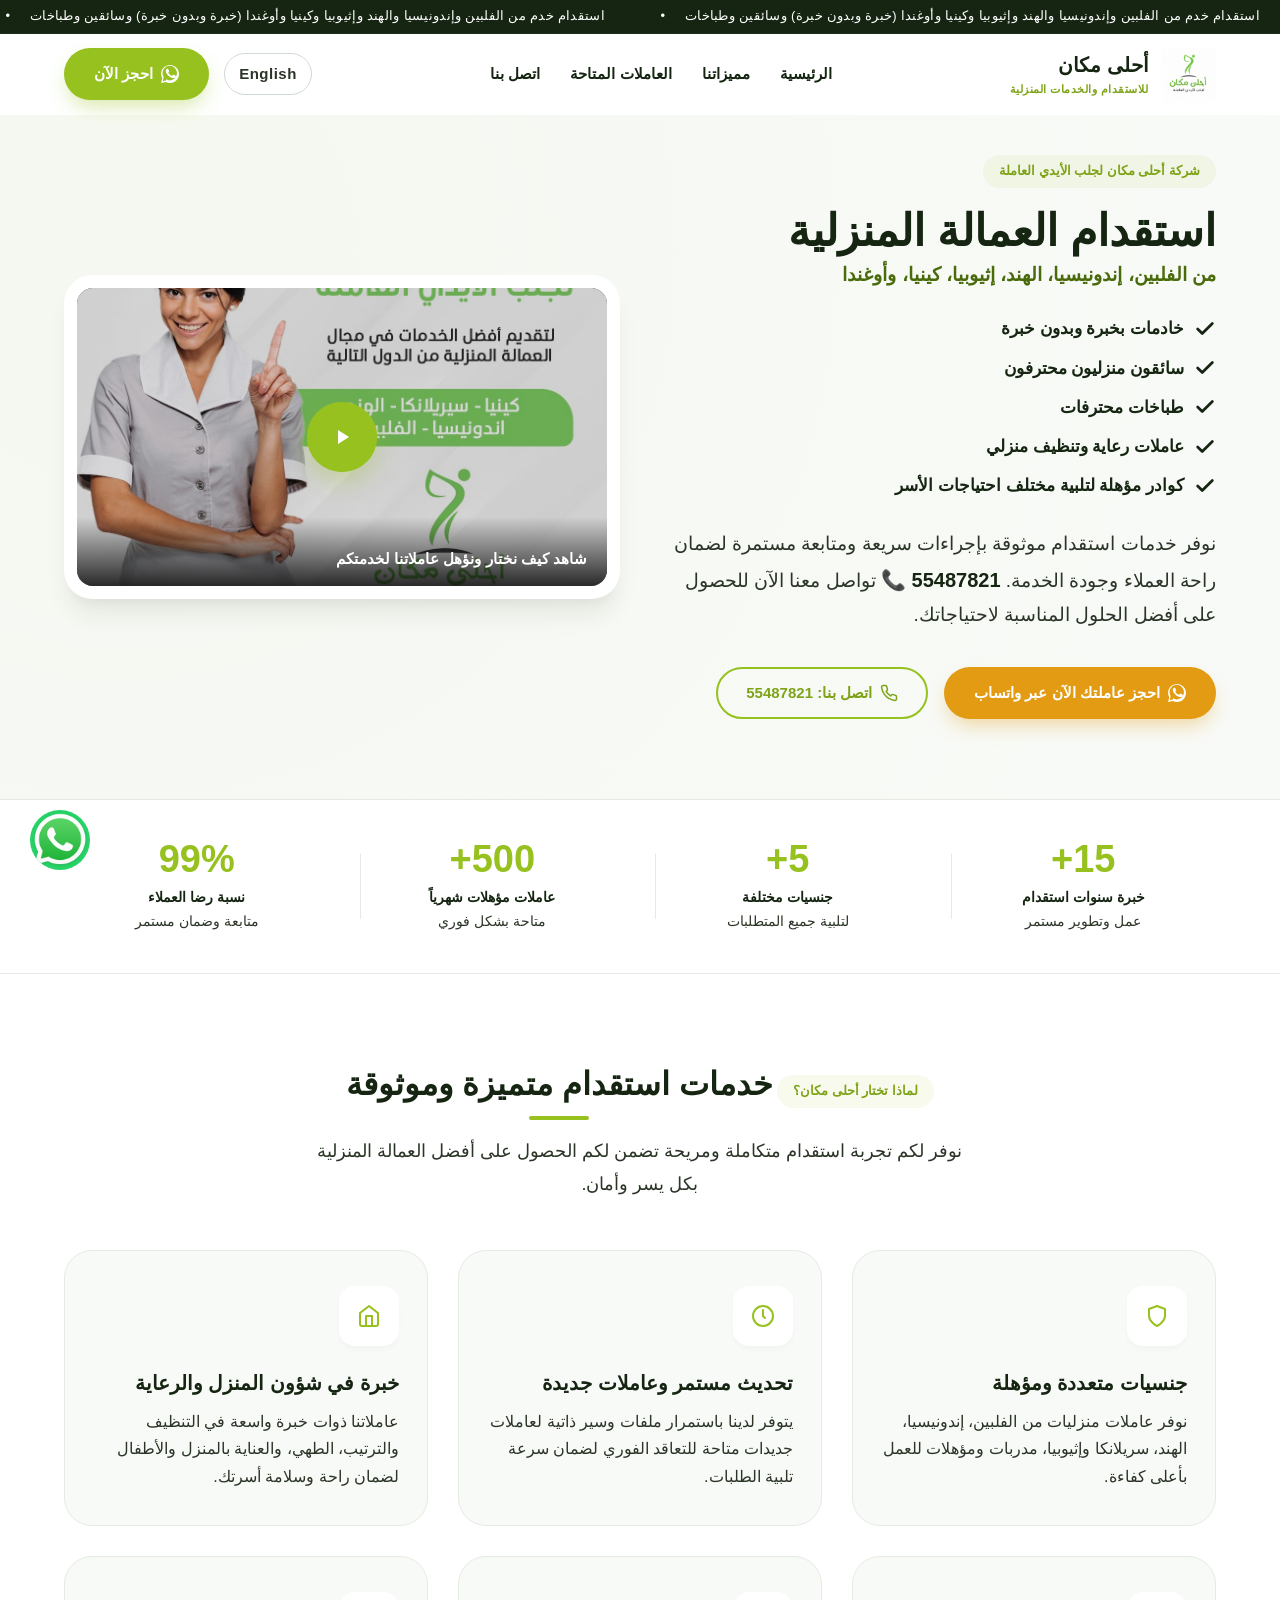
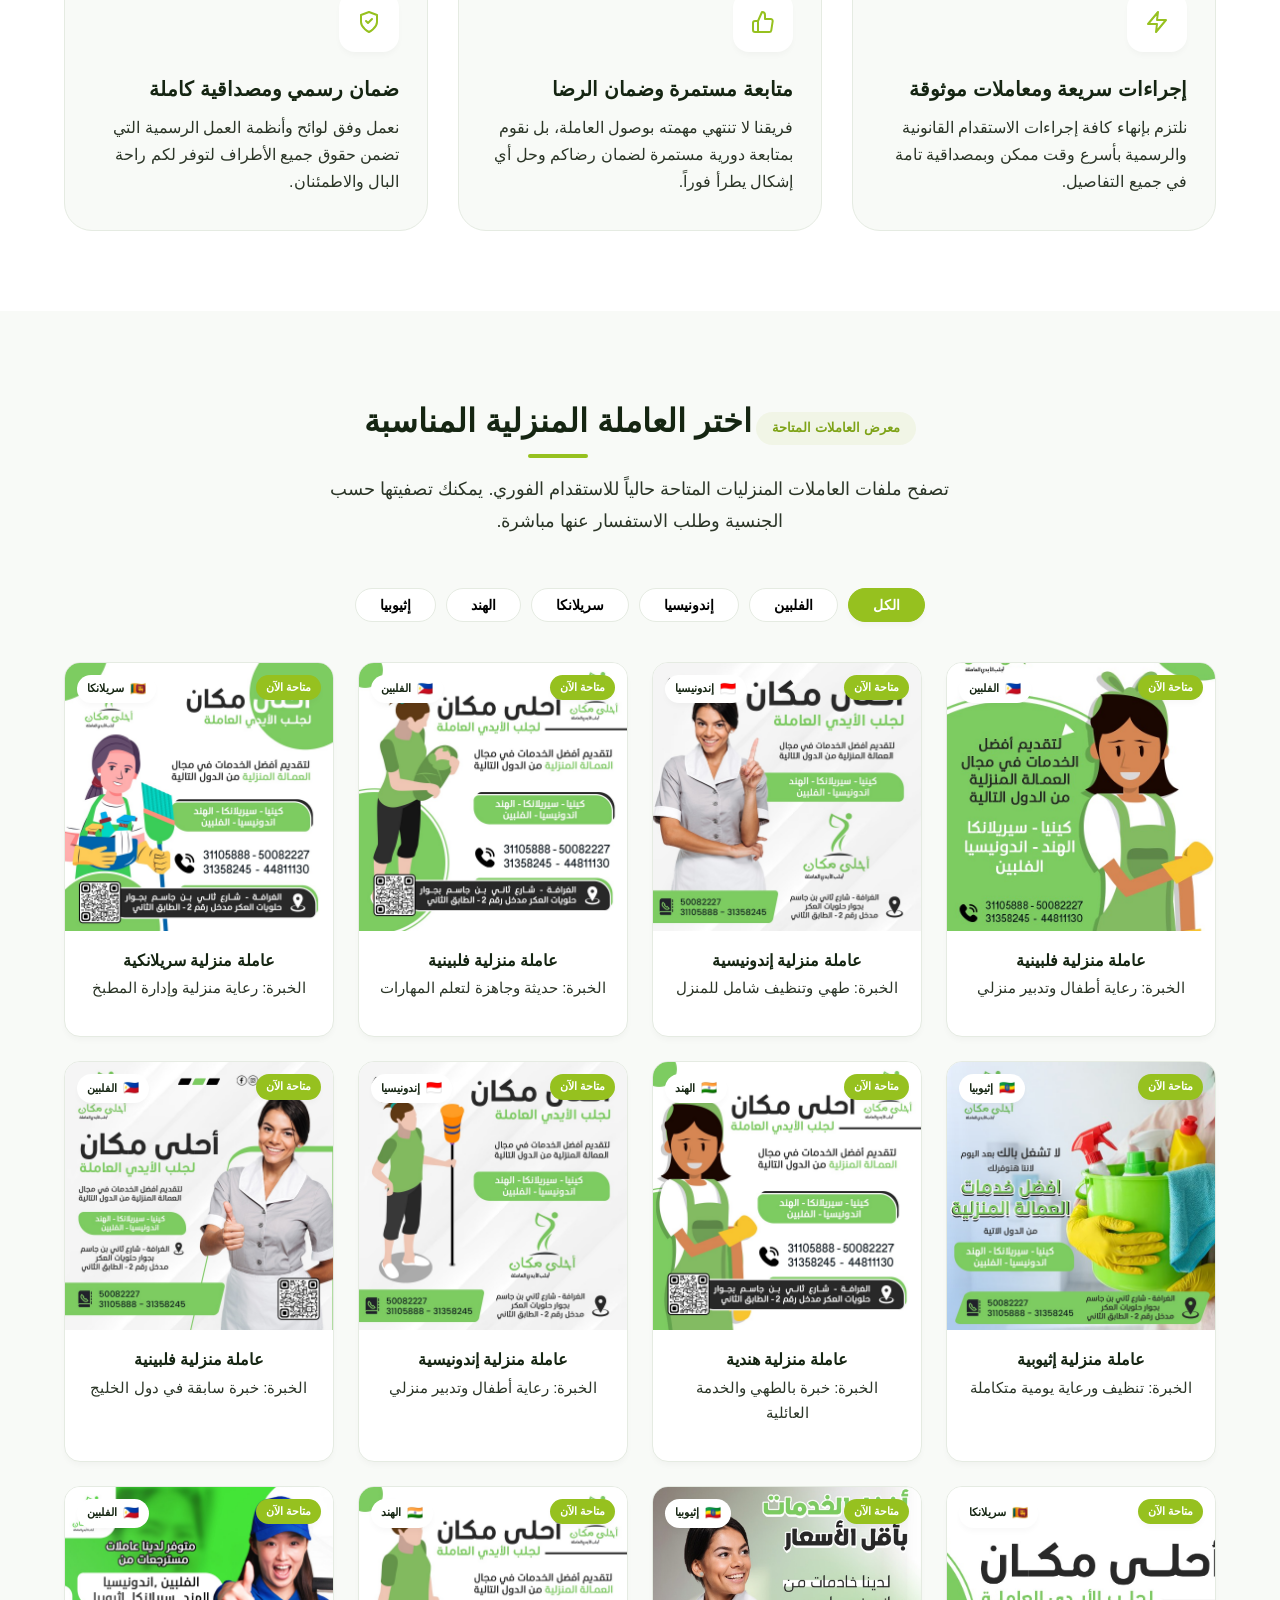
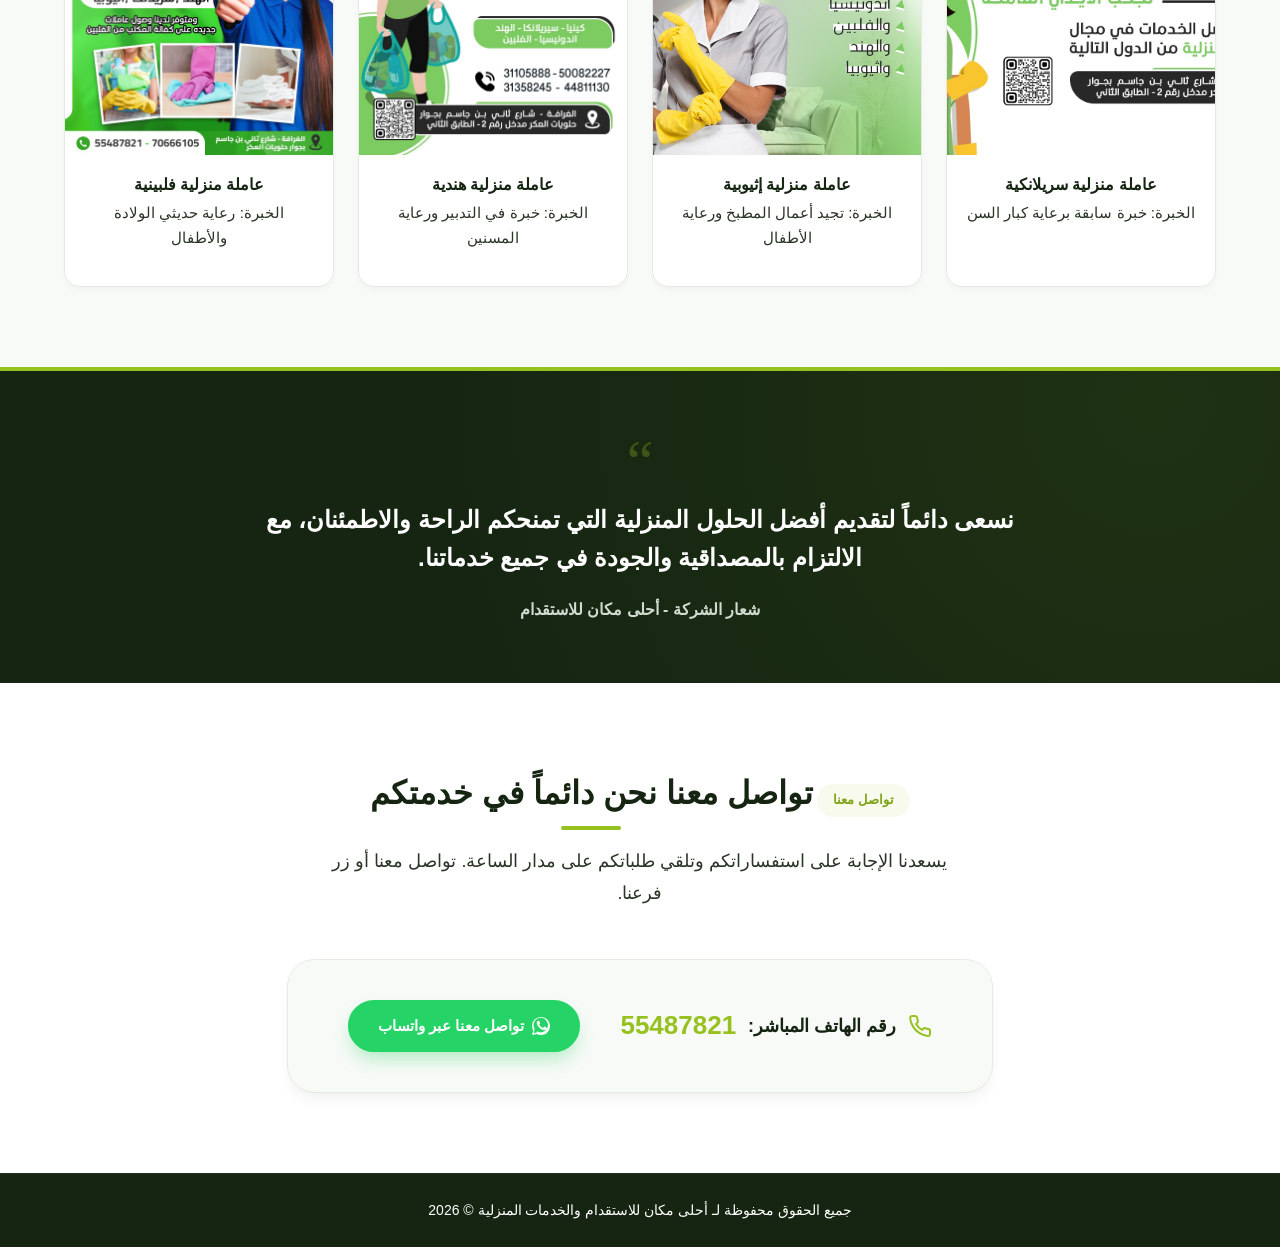
==== index.html @ 759a454f "style: implement two-row mobile header with large logo and un-squeezed buttons" ====
<!DOCTYPE html>
<html lang="ar" dir="rtl">
<head>
  <meta charset="UTF-8">
  <meta name="viewport" content="width=device-width, initial-scale=1.0">
  
  <!-- A+ Security Content Security Policy (CSP) -->
  <meta http-equiv="Content-Security-Policy" content="default-src 'self'; script-src 'self' 'unsafe-inline' https://www.youtube.com https://s.ytimg.com https://static.cloudflareinsights.com; style-src 'self' 'unsafe-inline' https://fonts.googleapis.com; font-src 'self' data: https://fonts.gstatic.com; img-src 'self' data: https://img.youtube.com; frame-src https://www.youtube.com https://www.youtube-nocookie.com https://www.google.com/maps https://drive.google.com; connect-src 'self' https://cloudflareinsights.com;">
  <meta name="referrer" content="no-referrer-when-downgrade">
  
  <!-- Google Search Title & SEO -->
  <title>أحلى مكان... الجودة التي تستحقونها والخدمة التي تثقون بها. للتواصل: 55487821</title>
  <meta name="description" content="أحلى مكان للاستقدام والخدمات المنزلية - نوفر لكم عاملات منزليات مدربات ومؤهلات من الفلبين، إندونيسيا، الهند، سريلانكا وإثيوبيا لراحة أسرتكم بأعلى معايير الجودة والمصداقية.">
  <meta name="keywords" content="استقدام, عاملات منزليات, خدمات منزلية, شغالات, خادمات, الفلبين, إندونيسيا, سريلانكا, إثيوبيا, الهند, مكتب استقدام, راحة الأسرة, أحلى مكان">
  <meta name="robots" content="index, follow">
  <link rel="canonical" href="https://a7lamakan.com/">
  
  <!-- Open Graph / Facebook -->
  <meta property="og:type" content="website">
  <meta property="og:url" content="https://a7lamakan.com/">
  <meta property="og:title" content="أحلى مكان... الجودة التي تستحقونها والخدمة التي تثقون بها. للتواصل: 55487821">
  <meta property="og:description" content="نوفر لكم عاملات منزليات مدربات ومؤهلات من الفلبين، إندونيسيا، الهند، سريلانكا وإثيوبيا لراحة أسرتكم بأعلى معايير الجودة والمصداقية.">
  <meta property="og:image" content="LOGO.png">

  <!-- Twitter -->
  <meta property="twitter:card" content="summary_large_image">
  <meta property="twitter:url" content="https://a7lamakan.com/">
  <meta property="twitter:title" content="أحلى مكان... الجودة التي تستحقونها والخدمة التي تثقون بها. للتواصل: 55487821">
  <meta property="twitter:description" content="نوفر لكم عاملات منزليات مدربات ومؤهلات من الفلبين، إندونيسيا، الهند، سريلانكا وإثيوبيا لراحة أسرتكم بأعلى معايير الجودة والمصداقية.">
  <meta property="twitter:image" content="LOGO.png">
  
  <!-- PWA & Favicon -->
  <link rel="icon" type="image/png" href="LOGO.png">
  <link rel="apple-touch-icon" href="LOGO.png">
  <link rel="manifest" href="manifest.json">
  <meta name="theme-color" content="#96c11f">

  <!-- Preconnect & Google Fonts -->
  <link rel="preconnect" href="https://fonts.googleapis.com">
  <link rel="preconnect" href="https://fonts.gstatic.com" crossorigin>
  <link href="https://fonts.googleapis.com/css2?family=Cairo:wght@300;400;500;600;700;800&display=swap" rel="stylesheet">

  <!-- Core Stylesheet -->
  <link rel="stylesheet" href="style.css?v=1.1.0">

  <!-- JSON-LD Structured Data for Local Business SEO -->
  <script type="application/ld+json">
  {
    "@context": "https://schema.org",
    "@type": "EmploymentAgency",
    "name": "أحلى مكان للاستقدام والخدمات المنزلية",
    "image": "LOGO.png",
    "url": "https://a7lamakan.com/",
    "telephone": "+97455487821",
    "priceRange": "$$",
    "address": {
      "@type": "PostalAddress",
      "addressCountry": "QA"
    },
    "description": "نوفر لكم عاملات منزليات مدربات ومؤهلات من عدة جنسيات لتلبية احتياجاتكم بأعلى مستويات الجودة والاحترافية.",
    "openingHoursSpecification": {
      "@type": "OpeningHoursSpecification",
      "dayOfWeek": [
        "Saturday",
        "Sunday",
        "Monday",
        "Tuesday",
        "Wednesday",
        "Thursday"
      ],
      "opens": "08:30",
      "closes": "21:00"
    }
  }
  </script>
</head>
<body>

  <!-- Top bar -->
  <div class="topbar">
    <div class="topbar-marquee-wrapper">
      <div class="topbar-marquee-track">
        <div class="topbar-marquee-content">
          استقدام خدم من الفلبين وإندونيسيا والهند وإثيوبيا وكينيا وأوغندا (خبرة وبدون خبرة) وسائقين وطباخات &nbsp;&nbsp;&nbsp;&nbsp;&bull;&nbsp;&nbsp;&nbsp;&nbsp;
        </div>
        <div class="topbar-marquee-content">
          استقدام خدم من الفلبين وإندونيسيا والهند وإثيوبيا وكينيا وأوغندا (خبرة وبدون خبرة) وسائقين وطباخات &nbsp;&nbsp;&nbsp;&nbsp;&bull;&nbsp;&nbsp;&nbsp;&nbsp;
        </div>
      </div>
    </div>
  </div>

  <!-- Header & Navbar -->
  <header id="main-header">
    <div class="container">
      <div class="logo-wrapper">
        <img id="company-logo" src="LOGO.png" alt="شعار أحلى مكان للاستقدام" width="55" height="55" decoding="async">
        <div class="logo-text">
          <span class="logo-title">أحلى مكان</span>
          <span class="logo-subtitle">للاستقدام والخدمات المنزلية</span>
        </div>
      </div>
      
      <nav>
        <ul class="nav-links" id="nav-links-menu">
          <li><a id="nav-home" href="#home" class="nav-link active">الرئيسية</a></li>
          <li><a id="nav-features" href="#features" class="nav-link">مميزاتنا</a></li>
          <li><a id="nav-gallery" href="#gallery" class="nav-link">العاملات المتاحة</a></li>
          <li><a id="nav-contact" href="#contact" class="nav-link">اتصل بنا</a></li>
        </ul>
      </nav>

      <div class="nav-cta">
        <a id="lang-toggle" href="index-en.html" class="btn btn-outline lang-toggle-btn" aria-label="Switch to English">
          English
        </a>
        <a id="header-whatsapp-btn" href="https://wa.me/97455487821" class="btn btn-primary" target="_blank">
          <svg width="18" height="18" viewBox="0 0 24 24" fill="currentColor"><path d="M.057 24l1.687-6.163c-1.041-1.804-1.588-3.849-1.587-5.946C.06 5.348 5.397.01 12.008.01c3.202.001 6.212 1.246 8.477 3.514 2.266 2.268 3.507 5.28 3.505 8.484-.004 6.657-5.34 11.997-11.953 11.997-2.005-.001-3.973-.502-5.724-1.457L0 24zm6.59-4.846c1.6.95 3.188 1.449 4.747 1.451 5.436 0 9.86-4.37 9.864-9.799.002-2.63-1.023-5.101-2.885-6.965C16.512 2.056 14.05 1.012 11.981 1.01c-5.45 0-9.878 4.372-9.882 9.8-.001 1.778.475 3.51 1.378 5.024L2.471 21.5l5.967-1.55c-1.63 1.066-1.791.79-1.791.796zm12.39-5.31c-.328-.164-1.94-.959-2.241-1.07-.301-.11-.52-.164-.738.164-.219.329-.848 1.07-1.04 1.288-.19.219-.383.246-.71.082-.329-.164-1.389-.512-2.646-1.633-.978-.872-1.637-1.95-1.83-2.278-.19-.33-.021-.508.143-.671.147-.147.328-.384.492-.575.164-.19.219-.329.328-.549.11-.219.055-.41-.027-.575-.082-.164-.739-1.782-1.013-2.44-.267-.643-.54-.555-.738-.565-.19-.01-.41-.01-.629-.01-.219 0-.575.082-.876.411-.301.329-1.15 1.124-1.15 2.741 0 1.617 1.177 3.18 1.341 3.4.164.22 2.313 3.532 5.6 4.95 2.736 1.18 3.292.946 3.895.89.602-.056 1.94-.795 2.213-1.564.274-.77.274-1.427.192-1.565-.082-.138-.301-.22-.63-.383z"/></svg>
          احجز الآن
        </a>
      </div>
      
      <button id="mobile-menu-btn" class="mobile-nav-toggle" aria-label="فتح القائمة">
        <span></span>
        <span></span>
        <span></span>
      </button>
    </div>
  </header>

  <main>
    
    <!-- Hero Section -->
    <section class="hero" id="home">
      <div class="container">
        <div class="hero-grid">
          
          <div class="hero-content">
            <span class="badge badge-primary">شركة أحلى مكان لجلب الأيدي العاملة</span>
            <h1 class="hero-title-main">استقدام العمالة المنزلية</h1>
            <h2 class="hero-subtitle">من الفلبين، إندونيسيا، الهند، إثيوبيا، كينيا، وأوغندا</h2>
            
            <ul class="hero-features-list">
              <li>
                <svg width="20" height="20" viewBox="0 0 24 24" fill="none" stroke="currentColor" stroke-width="3" stroke-linecap="round" stroke-linejoin="round"><polyline points="20 6 9 17 4 12"></polyline></svg>
                خادمات بخبرة وبدون خبرة
              </li>
              <li>
                <svg width="20" height="20" viewBox="0 0 24 24" fill="none" stroke="currentColor" stroke-width="3" stroke-linecap="round" stroke-linejoin="round"><polyline points="20 6 9 17 4 12"></polyline></svg>
                سائقون منزليون محترفون
              </li>
              <li>
                <svg width="20" height="20" viewBox="0 0 24 24" fill="none" stroke="currentColor" stroke-width="3" stroke-linecap="round" stroke-linejoin="round"><polyline points="20 6 9 17 4 12"></polyline></svg>
                طباخات محترفات
              </li>
              <li>
                <svg width="20" height="20" viewBox="0 0 24 24" fill="none" stroke="currentColor" stroke-width="3" stroke-linecap="round" stroke-linejoin="round"><polyline points="20 6 9 17 4 12"></polyline></svg>
                عاملات رعاية وتنظيف منزلي
              </li>
              <li>
                <svg width="20" height="20" viewBox="0 0 24 24" fill="none" stroke="currentColor" stroke-width="3" stroke-linecap="round" stroke-linejoin="round"><polyline points="20 6 9 17 4 12"></polyline></svg>
                كوادر مؤهلة لتلبية مختلف احتياجات الأسر
              </li>
            </ul>

            <p class="hero-text">
              نوفر خدمات استقدام موثوقة بإجراءات سريعة ومتابعة مستمرة لضمان راحة العملاء وجودة الخدمة. <strong class="phone-highlight">📞 55487821</strong> تواصل معنا الآن للحصول على أفضل الحلول المناسبة لاحتياجاتك.
            </p>
            <div class="hero-ctas">
              <a id="hero-whatsapp-link" href="https://wa.me/97455487821?text=مرحباً%20أحلى%20مكان%20أود%20الاستفسار%20عن%20العاملات%20المنزليات%20المتاحة" class="btn btn-accent" target="_blank">
                <svg width="18" height="18" viewBox="0 0 24 24" fill="currentColor"><path d="M.057 24l1.687-6.163c-1.041-1.804-1.588-3.849-1.587-5.946C.06 5.348 5.397.01 12.008.01c3.202.001 6.212 1.246 8.477 3.514 2.266 2.268 3.507 5.28 3.505 8.484-.004 6.657-5.34 11.997-11.953 11.997-2.005-.001-3.973-.502-5.724-1.457L0 24zm6.59-4.846c1.6.95 3.188 1.449 4.747 1.451 5.436 0 9.86-4.37 9.864-9.799.002-2.63-1.023-5.101-2.885-6.965C16.512 2.056 14.05 1.012 11.981 1.01c-5.45 0-9.878 4.372-9.882 9.8-.001 1.778.475 3.51 1.378 5.024L2.471 21.5l5.967-1.55c-1.63 1.066-1.791.79-1.791.796zm12.39-5.31c-.328-.164-1.94-.959-2.241-1.07-.301-.11-.52-.164-.738.164-.219.329-.848 1.07-1.04 1.288-.19.219-.383.246-.71.082-.329-.164-1.389-.512-2.646-1.633-.978-.872-1.637-1.95-1.83-2.278-.19-.33-.021-.508.143-.671.147-.147.328-.384.492-.575.164-.19.219-.329.328-.549.11-.219.055-.41-.027-.575-.082-.164-.739-1.782-1.013-2.44-.267-.643-.54-.555-.738-.565-.19-.01-.41-.01-.629-.01-.219 0-.575.082-.876.411-.301.329-1.15 1.124-1.15 2.741 0 1.617 1.177 3.18 1.341 3.4.164.22 2.313 3.532 5.6 4.95 2.736 1.18 3.292.946 3.895.89.602-.056 1.94-.795 2.213-1.564.274-.77.274-1.427.192-1.565-.082-.138-.301-.22-.63-.383z"/></svg>
                احجز عاملتك الآن عبر واتساب
              </a>
              <a id="hero-phone-link" href="tel:+97455487821" class="btn btn-outline">
                <svg width="18" height="18" viewBox="0 0 24 24" fill="none" stroke="currentColor" stroke-width="2" stroke-linecap="round" stroke-linejoin="round"><path d="M22 16.92v3a2 2 0 0 1-2.18 2 19.79 19.79 0 0 1-8.63-3.07 19.5 19.5 0 0 1-6-6 19.79 19.79 0 0 1-3.07-8.67A2 2 0 0 1 4.11 2h3a2 2 0 0 1 2 1.72 12.84 12.84 0 0 0 .7 2.81 2 2 0 0 1-.45 2.11L8.09 9.91a16 16 0 0 0 6 6l1.27-1.27a2 2 0 0 1 2.11-.45 12.84 12.84 0 0 0 2.81.7A2 2 0 0 1 22 16.92z"></path></svg>
                اتصل بنا: 55487821
              </a>
            </div>
          </div>
          
          <div class="hero-video-wrapper">
            <div class="hero-video-card">
              <!-- Video Placeholder with high performance thumbnail -->
              <div class="video-thumb-container" id="play-video-trigger" role="button" tabindex="0" aria-label="تشغيل فيديو تعريفي للاستقدام">
                <!-- Lazy loaded youtube high-quality thumbnail placeholder -->
                <img id="video-thumbnail" src="PHOTO/worker_2.jpeg" alt="تشغيل الفيديو التعريفي لأحلى مكان للاستقدام" width="560" height="315" fetchpriority="high" decoding="async">
                <div class="video-play-btn" role="button">
                  <svg width="24" height="24" viewBox="0 0 24 24" fill="currentColor"><path d="M8 5v14l11-7z"></path></svg>
                </div>
                <div class="video-overlay-text">شاهد كيف نختار ونؤهل عاملاتنا لخدمتكم</div>
              </div>
            </div>
          </div>

        </div>
      </div>
    </section>

    <!-- Stats Strip Section -->
    <div class="stats-strip">
      <div class="container">
        <div class="stats-grid">
          <div class="stat-card">
            <div class="stat-number" id="stat-experience" data-target="15">0</div>
            <div class="stat-label">خبرة سنوات استقدام</div>
            <div class="stat-desc">عمل وتطوير مستمر</div>
          </div>
          <div class="stat-card">
            <div class="stat-number" id="stat-nationalities" data-target="5">0</div>
            <div class="stat-label">جنسيات مختلفة</div>
            <div class="stat-desc">لتلبية جميع المتطلبات</div>
          </div>
          <div class="stat-card">
            <div class="stat-number" id="stat-workers" data-target="500">0</div>
            <div class="stat-label">عاملات مؤهلات شهرياً</div>
            <div class="stat-desc">متاحة بشكل فوري</div>
          </div>
          <div class="stat-card">
            <div class="stat-number" id="stat-satisfaction" data-target="99">0</div>
            <div class="stat-label">نسبة رضا العملاء</div>
            <div class="stat-desc">متابعة وضمان مستمر</div>
          </div>
        </div>
      </div>
    </div>

    <!-- Features Section -->
    <section class="features section-padding" id="features">
      <div class="container">
        <div class="section-title-wrapper">
          <span class="badge badge-primary">لماذا تختار أحلى مكان؟</span>
          <h2>خدمات استقدام متميزة وموثوقة</h2>
          <p>نوفر لكم تجربة استقدام متكاملة ومريحة تضمن لكم الحصول على أفضل العمالة المنزلية بكل يسر وأمان.</p>
        </div>
        
        <div class="features-grid">
          <!-- Feature 1 -->
          <div class="feature-card">
            <div class="feature-icon-wrapper">
              <svg width="24" height="24" viewBox="0 0 24 24" fill="none" stroke="currentColor" stroke-width="2" stroke-linecap="round" stroke-linejoin="round"><path d="M12 22s8-4 8-10V5l-8-3-8 3v7c0 6 8 10 8 10z"></path></svg>
            </div>
            <h3>جنسيات متعددة ومؤهلة</h3>
            <p>نوفر عاملات منزليات من الفلبين، إندونيسيا، الهند، سريلانكا وإثيوبيا، مدربات ومؤهلات للعمل بأعلى كفاءة.</p>
          </div>

          <!-- Feature 2 -->
          <div class="feature-card">
            <div class="feature-icon-wrapper">
              <svg width="24" height="24" viewBox="0 0 24 24" fill="none" stroke="currentColor" stroke-width="2" stroke-linecap="round" stroke-linejoin="round"><circle cx="12" cy="12" r="10"></circle><polyline points="12 6 12 12 14 14"></polyline></svg>
            </div>
            <h3>تحديث مستمر وعاملات جديدة</h3>
            <p>يتوفر لدينا باستمرار ملفات وسير ذاتية لعاملات جديدات متاحة للتعاقد الفوري لضمان سرعة تلبية الطلبات.</p>
          </div>

          <!-- Feature 3 -->
          <div class="feature-card">
            <div class="feature-icon-wrapper">
              <svg width="24" height="24" viewBox="0 0 24 24" fill="none" stroke="currentColor" stroke-width="2" stroke-linecap="round" stroke-linejoin="round"><path d="M3 9l9-7 9 7v11a2 2 0 0 1-2 2H5a2 2 0 0 1-2-2z"></path><polyline points="9 22 9 12 15 12 15 22"></polyline></svg>
            </div>
            <h3>خبرة في شؤون المنزل والرعاية</h3>
            <p>عاملاتنا ذوات خبرة واسعة في التنظيف والترتيب، الطهي، والعناية بالمنزل والأطفال لضمان راحة وسلامة أسرتك.</p>
          </div>

          <!-- Feature 4 -->
          <div class="feature-card">
            <div class="feature-icon-wrapper">
              <svg width="24" height="24" viewBox="0 0 24 24" fill="none" stroke="currentColor" stroke-width="2" stroke-linecap="round" stroke-linejoin="round"><polygon points="13 2 3 14 12 14 11 22 21 10 12 10 13 2"></polygon></svg>
            </div>
            <h3>إجراءات سريعة ومعاملات موثوقة</h3>
            <p>نلتزم بإنهاء كافة إجراءات الاستقدام القانونية والرسمية بأسرع وقت ممكن وبمصداقية تامة في جميع التفاصيل.</p>
          </div>

          <!-- Feature 5 -->
          <div class="feature-card">
            <div class="feature-icon-wrapper">
              <svg width="24" height="24" viewBox="0 0 24 24" fill="none" stroke="currentColor" stroke-width="2" stroke-linecap="round" stroke-linejoin="round"><path d="M14 9V5a3 3 0 0 0-3-3l-4 9v11h11.28a2 2 0 0 0 2-1.7l1.38-9a2 2 0 0 0-2-2.3zM7 22H4a2 2 0 0 1-2-2v-7a2 2 0 0 1 2-2h3"></path></svg>
            </div>
            <h3>متابعة مستمرة وضمان الرضا</h3>
            <p>فريقنا لا تنتهي مهمته بوصول العاملة، بل نقوم بمتابعة دورية مستمرة لضمان رضاكم وحل أي إشكال يطرأ فوراً.</p>
          </div>

          <!-- Feature 6 (Bonus for Design Balance) -->
          <div class="feature-card">
            <div class="feature-icon-wrapper">
              <svg width="24" height="24" viewBox="0 0 24 24" fill="none" stroke="currentColor" stroke-width="2" stroke-linecap="round" stroke-linejoin="round"><path d="M12 22s8-4 8-10V5l-8-3-8 3v7c0 6 8 10 8 10z"></path><path d="M9 11l2 2 4-4"></path></svg>
            </div>
            <h3>ضمان رسمي ومصداقية كاملة</h3>
            <p>نعمل وفق لوائح وأنظمة العمل الرسمية التي تضمن حقوق جميع الأطراف لتوفر لكم راحة البال والاطمئنان.</p>
          </div>
        </div>
      </div>
    </section>

    <!-- Available Workers Gallery Section -->
    <section class="gallery section-padding" id="gallery">
      <div class="container">
        <div class="section-title-wrapper">
          <span class="badge badge-primary">معرض العاملات المتاحة</span>
          <h2>اختر العاملة المنزلية المناسبة</h2>
          <p>تصفح ملفات العاملات المنزليات المتاحة حالياً للاستقدام الفوري. يمكنك تصفيتها حسب الجنسية وطلب الاستفسار عنها مباشرة.</p>
        </div>
        
        <!-- Gallery Nationality Filters -->
        <div class="gallery-filters" id="gallery-filter-buttons">
          <button id="btn-filter-all" class="filter-btn active" data-filter="all">الكل</button>
          <button id="btn-filter-philippines" class="filter-btn" data-filter="philippines">الفلبين</button>
          <button id="btn-filter-indonesia" class="filter-btn" data-filter="indonesia">إندونيسيا</button>
          <button id="btn-filter-srilanka" class="filter-btn" data-filter="srilanka">سريلانكا</button>
          <button id="btn-filter-india" class="filter-btn" data-filter="india">الهند</button>
          <button id="btn-filter-ethiopia" class="filter-btn" data-filter="ethiopia">إثيوبيا</button>
        </div>

        <!-- Workers Grid -->
        <div class="gallery-grid" id="workers-gallery-grid">
          
          <!-- Card 1 (Philippines) -->
          <article class="worker-card" data-nationality="philippines">
            <div class="worker-img-container">
              <img src="PHOTO/worker_1.jpeg" alt="طلب استقدام عاملة منزلية من الفلبين" loading="lazy" decoding="async" width="300" height="300">
              <span class="worker-badge-nationality"><span class="flag-emoji">🇵🇭</span> الفلبين</span>
              <span class="worker-badge-status">متاحة الآن</span>
            </div>
            <div class="worker-info">
              <h3 class="worker-title">عاملة منزلية فلبينية</h3>
              <p class="worker-meta">الخبرة: رعاية أطفال وتدبير منزلي</p>
              
            </div>
          </article>

          <!-- Card 2 (Indonesia) -->
          <article class="worker-card" data-nationality="indonesia">
            <div class="worker-img-container">
              <img src="PHOTO/worker_2.jpeg" alt="طلب استقدام عاملة منزلية من إندونيسيا" loading="lazy" decoding="async" width="300" height="300">
              <span class="worker-badge-nationality"><span class="flag-emoji">🇮🇩</span> إندونيسيا</span>
              <span class="worker-badge-status">متاحة الآن</span>
            </div>
            <div class="worker-info">
              <h3 class="worker-title">عاملة منزلية إندونيسية</h3>
              <p class="worker-meta">الخبرة: طهي وتنظيف شامل للمنزل</p>
              
            </div>
          </article>

          <!-- Card 3 (Philippines) -->
          <article class="worker-card" data-nationality="philippines">
            <div class="worker-img-container">
              <img src="PHOTO/worker_3.jpeg" alt="طلب استقدام عاملة منزلية من الفلبين" loading="lazy" decoding="async" width="300" height="300">
              <span class="worker-badge-nationality"><span class="flag-emoji">🇵🇭</span> الفلبين</span>
              <span class="worker-badge-status">متاحة الآن</span>
            </div>
            <div class="worker-info">
              <h3 class="worker-title">عاملة منزلية فلبينية</h3>
              <p class="worker-meta">الخبرة: حديثة وجاهزة لتعلم المهارات</p>
              
            </div>
          </article>

          <!-- Card 4 (Sri Lanka) -->
          <article class="worker-card" data-nationality="srilanka">
            <div class="worker-img-container">
              <img src="PHOTO/worker_4.jpeg" alt="طلب استقدام عاملة منزلية من سريلانكا" loading="lazy" decoding="async" width="300" height="300">
              <span class="worker-badge-nationality"><span class="flag-emoji">🇱🇰</span> سريلانكا</span>
              <span class="worker-badge-status">متاحة الآن</span>
            </div>
            <div class="worker-info">
              <h3 class="worker-title">عاملة منزلية سريلانكية</h3>
              <p class="worker-meta">الخبرة: رعاية منزلية وإدارة المطبخ</p>
              
            </div>
          </article>

          <!-- Card 5 (Ethiopia) -->
          <article class="worker-card" data-nationality="ethiopia">
            <div class="worker-img-container">
              <img src="PHOTO/worker_5.jpeg" alt="طلب استقدام عاملة منزلية من إثيوبيا" loading="lazy" decoding="async" width="300" height="300">
              <span class="worker-badge-nationality"><span class="flag-emoji">🇪🇹</span> إثيوبيا</span>
              <span class="worker-badge-status">متاحة الآن</span>
            </div>
            <div class="worker-info">
              <h3 class="worker-title">عاملة منزلية إثيوبية</h3>
              <p class="worker-meta">الخبرة: تنظيف ورعاية يومية متكاملة</p>
              
            </div>
          </article>

          <!-- Card 6 (India) -->
          <article class="worker-card" data-nationality="india">
            <div class="worker-img-container">
              <img src="PHOTO/worker_6.jpeg" alt="طلب استقدام عاملة منزلية من الهند" loading="lazy" decoding="async" width="300" height="300">
              <span class="worker-badge-nationality"><span class="flag-emoji">🇮🇳</span> الهند</span>
              <span class="worker-badge-status">متاحة الآن</span>
            </div>
            <div class="worker-info">
              <h3 class="worker-title">عاملة منزلية هندية</h3>
              <p class="worker-meta">الخبرة: خبرة بالطهي والخدمة العائلية</p>
              
            </div>
          </article>

          <!-- Card 7 (Indonesia) -->
          <article class="worker-card" data-nationality="indonesia">
            <div class="worker-img-container">
              <img src="PHOTO/worker_7.jpeg" alt="طلب استقدام عاملة منزلية من إندونيسيا" loading="lazy" decoding="async" width="300" height="300">
              <span class="worker-badge-nationality"><span class="flag-emoji">🇮🇩</span> إندونيسيا</span>
              <span class="worker-badge-status">متاحة الآن</span>
            </div>
            <div class="worker-info">
              <h3 class="worker-title">عاملة منزلية إندونيسية</h3>
              <p class="worker-meta">الخبرة: رعاية أطفال وتدبير منزلي</p>
              
            </div>
          </article>

          <!-- Card 8 (Philippines) -->
          <article class="worker-card" data-nationality="philippines">
            <div class="worker-img-container">
              <img src="PHOTO/worker_8.jpeg" alt="طلب استقدام عاملة منزلية من الفلبين" loading="lazy" decoding="async" width="300" height="300">
              <span class="worker-badge-nationality"><span class="flag-emoji">🇵🇭</span> الفلبين</span>
              <span class="worker-badge-status">متاحة الآن</span>
            </div>
            <div class="worker-info">
              <h3 class="worker-title">عاملة منزلية فلبينية</h3>
              <p class="worker-meta">الخبرة: خبرة سابقة في دول الخليج</p>
              
            </div>
          </article>

          <!-- Card 9 (Sri Lanka) -->
          <article class="worker-card" data-nationality="srilanka">
            <div class="worker-img-container">
              <img src="PHOTO/worker_9.jpeg" alt="طلب استقدام عاملة منزلية من سريلانكا" loading="lazy" decoding="async" width="300" height="300">
              <span class="worker-badge-nationality"><span class="flag-emoji">🇱🇰</span> سريلانكا</span>
              <span class="worker-badge-status">متاحة الآن</span>
            </div>
            <div class="worker-info">
              <h3 class="worker-title">عاملة منزلية سريلانكية</h3>
              <p class="worker-meta">الخبرة: خبرة سابقة برعاية كبار السن</p>
              
            </div>
          </article>

          <!-- Card 10 (Ethiopia) -->
          <article class="worker-card" data-nationality="ethiopia">
            <div class="worker-img-container">
              <img src="PHOTO/worker_10.jpeg" alt="طلب استقدام عاملة منزلية من إثيوبيا" loading="lazy" decoding="async" width="300" height="300">
              <span class="worker-badge-nationality"><span class="flag-emoji">🇪🇹</span> إثيوبيا</span>
              <span class="worker-badge-status">متاحة الآن</span>
            </div>
            <div class="worker-info">
              <h3 class="worker-title">عاملة منزلية إثيوبية</h3>
              <p class="worker-meta">الخبرة: تجيد أعمال المطبخ ورعاية الأطفال</p>
              
            </div>
          </article>

          <!-- Card 11 (India) -->
          <article class="worker-card" data-nationality="india">
            <div class="worker-img-container">
              <img src="PHOTO/worker_11.jpeg" alt="طلب استقدام عاملة منزلية من الهند" loading="lazy" decoding="async" width="300" height="300">
              <span class="worker-badge-nationality"><span class="flag-emoji">🇮🇳</span> الهند</span>
              <span class="worker-badge-status">متاحة الآن</span>
            </div>
            <div class="worker-info">
              <h3 class="worker-title">عاملة منزلية هندية</h3>
              <p class="worker-meta">الخبرة: خبرة في التدبير ورعاية المسنين</p>
              
            </div>
          </article>

          <!-- Card 12 (Philippines) -->
          <article class="worker-card" data-nationality="philippines">
            <div class="worker-img-container">
              <img src="PHOTO/worker_12.jpeg" alt="طلب استقدام عاملة منزلية من الفلبين" loading="lazy" decoding="async" width="300" height="300">
              <span class="worker-badge-nationality"><span class="flag-emoji">🇵🇭</span> الفلبين</span>
              <span class="worker-badge-status">متاحة الآن</span>
            </div>
            <div class="worker-info">
              <h3 class="worker-title">عاملة منزلية فلبينية</h3>
              <p class="worker-meta">الخبرة: رعاية حديثي الولادة والأطفال</p>
              
            </div>
          </article>

          

        </div>
      </div>
    </section>

    <!-- Slogan Banner -->
    <div class="slogan-banner">
      <div class="slogan-container container">
        <div class="slogan-quote-icon">“</div>
        <p class="slogan-text">
          نسعى دائماً لتقديم أفضل الحلول المنزلية التي تمنحكم الراحة والاطمئنان، مع الالتزام بالمصداقية والجودة في جميع خدماتنا.
        </p>
        <div class="slogan-signature">شعار الشركة - أحلى مكان للاستقدام</div>
      </div>
    </div>

    <!-- Location & Contact Section -->
    <section class="contact-section section-padding" id="contact">
      <div class="container">
        <div class="section-title-wrapper">
          <span class="badge badge-primary">تواصل معنا</span>
          <h2>تواصل معنا نحن دائماً في خدمتكم</h2>
          <p>يسعدنا الإجابة على استفساراتكم وتلقي طلباتكم على مدار الساعة. تواصل معنا أو زر فرعنا.</p>
        </div>
        
        <div class="contact-simple-wrapper">
          <div class="contact-numbers-box">
            <div class="contact-phone-item">
              <svg width="24" height="24" viewBox="0 0 24 24" fill="none" stroke="currentColor" stroke-width="2" stroke-linecap="round" stroke-linejoin="round" style="color: var(--primary);"><path d="M22 16.92v3a2 2 0 0 1-2.18 2 19.79 19.79 0 0 1-8.63-3.07 19.5 19.5 0 0 1-6-6 19.79 19.79 0 0 1-3.07-8.67A2 2 0 0 1 4.11 2h3a2 2 0 0 1 2 1.72 12.84 12.84 0 0 0 .7 2.81 2 2 0 0 1-.45 2.11L8.09 9.91a16 16 0 0 0 6 6l1.27-1.27a2 2 0 0 1 2.11-.45 12.84 12.84 0 0 0 2.81.7A2 2 0 0 1 22 16.92z"></path></svg>
              <span class="contact-label">رقم الهاتف المباشر:</span>
              <a id="contact-phone-call" href="tel:+97455487821" class="contact-phone-number">55487821</a>
            </div>
            <a id="contact-whatsapp-btn" href="https://wa.me/97455487821?text=مرحباً%20أحلى%20مكان%20للاستقدام%20أود%20التواصل%20معكم" class="btn btn-primary" target="_blank" style="background-color: #25d366; border-color: #25d366; box-shadow: 0 10px 20px -5px rgba(37, 211, 102, 0.4);">
              <svg width="18" height="18" viewBox="0 0 24 24" fill="currentColor"><path d="M.057 24l1.687-6.163c-1.041-1.804-1.588-3.849-1.587-5.946C.06 5.348 5.397.01 12.008.01c3.202.001 6.212 1.246 8.477 3.514 2.266 2.268 3.507 5.28 3.505 8.484-.004 6.657-5.34 11.997-11.953 11.997-2.005-.001-3.973-.502-5.724-1.457L0 24zm6.59-4.846c1.6.95 3.188 1.449 4.747 1.451 5.436 0 9.86-4.37 9.864-9.799.002-2.63-1.023-5.101-2.885-6.965C16.512 2.056 14.05 1.012 11.981 1.01c-5.45 0-9.878 4.372-9.882 9.8-.001 1.778.475 3.51 1.378 5.024L2.471 21.5l5.967-1.55c-1.63 1.066-1.791.79-1.791.796zm12.39-5.31c-.328-.164-1.94-.959-2.241-1.07-.301-.11-.52-.164-.738.164-.219.329-.848 1.07-1.04 1.288-.19.219-.383.246-.71.082-.329-.164-1.389-.512-2.646-1.633-.978-.872-1.637-1.95-1.83-2.278-.19-.33-.021-.508.143-.671.147-.147.328-.384.492-.575.164-.19.219-.329.328-.549.11-.219.055-.41-.027-.575-.082-.164-.739-1.782-1.013-2.44-.267-.643-.54-.555-.738-.565-.19-.01-.41-.01-.629-.01-.219 0-.575.082-.876.411-.301.329-1.15 1.124-1.15 2.741 0 1.617 1.177 3.18 1.341 3.4.164.22 2.313 3.532 5.6 4.95 2.736 1.18 3.292.946 3.895.89.602-.056 1.94-.795 2.213-1.564.274-.77.274-1.427.192-1.565-.082-.138-.301-.22-.63-.383z"/></svg>
              تواصل معنا عبر واتساب
            </a>
          </div>
        </div>
      </div>
    </section>

  </main>

  <!-- Footer -->
  <footer>
    <div class="footer-bottom container">
      <p id="copyright-text">جميع الحقوق محفوظة لـ أحلى مكان للاستقدام والخدمات المنزلية © 2026</p>
    </div>
  </footer>

  <!-- Floating WhatsApp widget -->
  <a id="floating-whatsapp-widget" href="https://wa.me/97455487821?text=مرحباً%20أحلى%20مكان%20أود%20الاستفسار%20عن%20الخدمات%20المنزلية" class="whatsapp-float" target="_blank" rel="noopener" aria-label="تواصل معنا فوراً عبر واتساب">
    <img src="WhatsApp_icon.png" alt="WhatsApp" class="whatsapp-icon-img" width="60" height="60" decoding="async">
  </a>

  <!-- Video Modal -->
  <div class="modal" id="video-player-modal" aria-hidden="true" role="dialog">
    <div class="modal-content">
      <button id="close-modal-btn" class="modal-close" aria-label="إغلاق الفيديو">&times;</button>
      <div class="modal-iframe-wrapper" id="modal-video-container">
        <!-- Iframe will be injected dynamically on click for fast load performance -->
      </div>
    </div>
  </div>

  <!-- Core Javascript File -->
  <script src="script.js?v=1.0.3"></script>
</body>
</html>
---- style.css ----
:root {
  /* Brand Colors */
  --primary: #96c11f;       /* Logo Green */
  --primary-hover: #7ea317;
  --primary-soft: #7dcc61;    /* Photo accent green */
  --primary-light: rgba(150, 193, 31, 0.08);
  --dark-green: #152512;     /* Faux black */
  --dark-light: #2c4228;
  --accent: #e29b12;        /* Gold/Orange */
  --accent-hover: #c4830c;
  
  /* Grays & Neutrals */
  --bg-main: #f8faf7;
  --white: #ffffff;
  --gray-50: #fafbfa;
  --gray-100: #f2f5f1;
  --gray-200: #e5ebe2;
  --gray-300: #d0dad0;
  --gray-600: #556350;
  --gray-800: #2b3527;
  
  /* Glassmorphism */
  --glass-bg: rgba(255, 255, 255, 0.85);
  --glass-bg-dark: rgba(21, 37, 18, 0.85);
  --glass-border: rgba(255, 255, 255, 0.4);
  --glass-border-dark: rgba(255, 255, 255, 0.1);
  --glass-blur: blur(12px);
  
  /* Shadows */
  --shadow-sm: 0 4px 6px -1px rgba(21, 37, 18, 0.03);
  --shadow-md: 0 10px 15px -3px rgba(21, 37, 18, 0.05), 0 4px 6px -2px rgba(21, 37, 18, 0.02);
  --shadow-lg: 0 20px 25px -5px rgba(21, 37, 18, 0.08), 0 10px 10px -5px rgba(21, 37, 18, 0.03);
  --shadow-primary: 0 10px 20px -5px rgba(150, 193, 31, 0.4);
  --shadow-accent: 0 10px 20px -5px rgba(226, 155, 18, 0.4);

  /* Border Radii */
  --radius-sm: 8px;
  --radius-md: 16px;
  --radius-lg: 28px;
  --radius-full: 9999px;
  
  /* Transitions */
  --transition: all 0.3s cubic-bezier(0.4, 0, 0.2, 1);
}

/* Reset & Defaults */
*, *::before, *::after {
  box-sizing: border-box;
  margin: 0;
  padding: 0;
}

html {
  font-family: 'Cairo', sans-serif;
  scroll-behavior: smooth;
  color: var(--dark-green);
  background-color: var(--bg-main);
  line-height: 1.6;
}

html[lang="en"] {
  font-family: 'Outfit', 'Cairo', sans-serif;
}

body {
  overflow-x: hidden;
  font-size: 16px;
}

/* Scrollbar Styles */
::-webkit-scrollbar {
  width: 10px;
}
::-webkit-scrollbar-track {
  background: var(--bg-main);
}
::-webkit-scrollbar-thumb {
  background: var(--primary-hover);
  border-radius: var(--radius-full);
}
::-webkit-scrollbar-thumb:hover {
  background: var(--primary);
}

/* Typography Helpers */
h1, h2, h3, h4, h5, h6 {
  font-weight: 700;
  line-height: 1.3;
}

p {
  color: var(--gray-800);
  font-weight: 500;
  line-height: 1.7;
}

a {
  color: inherit;
  text-decoration: none;
  transition: var(--transition);
}

ul {
  list-style: none;
}

img {
  max-width: 100%;
  height: auto;
  display: block;
}

/* Common Layout Elements */
.container {
  width: 100%;
  max-width: 1200px;
  margin: 0 auto;
  padding: 0 24px;
}

.section-padding {
  padding: 80px 0;
}

.text-center {
  text-align: center;
}

.badge {
  display: inline-block;
  padding: 6px 16px;
  border-radius: var(--radius-full);
  font-size: 13px;
  font-weight: 700;
  text-transform: uppercase;
}

.badge-primary {
  background-color: var(--primary-light);
  color: var(--primary-hover);
}

.section-title-wrapper {
  max-width: 650px;
  margin: 0 auto 50px;
  text-align: center;
}

.section-title-wrapper h2 {
  font-size: 32px;
  font-weight: 800;
  margin-top: 10px;
  position: relative;
  display: inline-block;
  padding-bottom: 15px;
}

.section-title-wrapper h2::after {
  content: '';
  position: absolute;
  bottom: 0;
  left: 50%;
  transform: translateX(-50%);
  width: 60px;
  height: 4px;
  background-color: var(--primary);
  border-radius: var(--radius-full);
}

.section-title-wrapper p {
  font-size: 18px;
  margin-top: 15px;
  color: var(--gray-800);
  font-weight: 500;
  line-height: 1.8;
}

/* Buttons */
.btn {
  display: inline-flex;
  align-items: center;
  justify-content: center;
  gap: 8px;
  padding: 12px 28px;
  font-size: 15px;
  font-weight: 700;
  border-radius: var(--radius-full);
  border: 2px solid transparent;
  cursor: pointer;
  transition: var(--transition);
}

.btn-primary {
  background-color: var(--primary);
  color: var(--white);
  box-shadow: var(--shadow-primary);
}

.btn-primary:hover {
  background-color: var(--primary-hover);
  transform: translateY(-2px);
  box-shadow: 0 12px 24px -6px rgba(150, 193, 31, 0.5);
}

.btn-accent {
  background-color: var(--accent);
  color: var(--white);
  box-shadow: var(--shadow-accent);
}

.btn-accent:hover {
  background-color: var(--accent-hover);
  transform: translateY(-2px);
  box-shadow: 0 12px 24px -6px rgba(226, 155, 18, 0.5);
}

.btn-outline {
  background-color: transparent;
  border-color: var(--primary);
  color: var(--primary-hover);
}

.btn-outline:hover {
  background-color: var(--primary);
  color: var(--white);
  transform: translateY(-2px);
  box-shadow: 0 4px 12px rgba(150, 193, 31, 0.2);
}

.lang-toggle-btn {
  background-color: var(--white) !important;
  border: 1px solid var(--gray-300) !important;
  color: var(--gray-800) !important;
  padding: 8px 14px;
  font-weight: 800;
  font-family: 'Outfit', 'Segoe UI', Tahoma, Geneva, Verdana, sans-serif;
  letter-spacing: 0.5px;
  border-radius: var(--radius-full);
  display: inline-flex;
  align-items: center;
  justify-content: center;
  transition: var(--transition);
}

.lang-toggle-btn:hover {
  background-color: var(--gray-100) !important;
  border-color: var(--gray-400) !important;
  color: var(--dark-green) !important;
  transform: translateY(-2px);
}

.btn-white {
  background-color: var(--white);
  color: var(--dark-green);
  box-shadow: var(--shadow-md);
}

.btn-white:hover {
  transform: translateY(-2px);
  box-shadow: var(--shadow-lg);
}

/* Topbar Scrolling Marquee */
.topbar {
  background-color: var(--dark-green);
  color: var(--white);
  padding: 6px 0;
  border-bottom: 1px solid rgba(255, 255, 255, 0.05);
  overflow: hidden;
  height: 34px;
  display: flex;
  align-items: center;
}

.topbar-marquee-wrapper {
  overflow: hidden;
  width: 100%;
  display: flex;
}

.topbar-marquee-track {
  display: flex;
  width: max-content;
  animation: marquee-scroll 25s linear infinite;
}

.topbar-marquee-track:hover {
  animation-play-state: paused;
}

.topbar-marquee-content {
  flex-shrink: 0;
  padding: 0 20px;
  font-size: 13px;
  font-weight: 500;
  white-space: nowrap;
  letter-spacing: 0.3px;
}

@keyframes marquee-scroll {
  0% {
    transform: translate3d(0, 0, 0);
  }
  100% {
    transform: translate3d(50%, 0, 0);
  }
}

/* Header & Navbar */
header {
  position: sticky;
  top: 0;
  z-index: 1000;
  background-color: var(--glass-bg);
  border-bottom: 1px solid var(--glass-border);
  backdrop-filter: var(--glass-blur);
  transition: var(--transition);
}

header.scrolled {
  box-shadow: var(--shadow-md);
  padding: 5px 0;
}

header .container {
  display: flex;
  justify-content: space-between;
  align-items: center;
  height: 80px;
}

.logo-wrapper {
  display: flex;
  align-items: center;
  gap: 12px;
}

.logo-wrapper img {
  height: 55px;
  width: auto;
}

.logo-text {
  display: flex;
  flex-direction: column;
}

.logo-title {
  font-size: 20px;
  font-weight: 800;
  color: var(--dark-green);
}

.logo-subtitle {
  font-size: 11px;
  color: var(--primary-hover);
  font-weight: 600;
  letter-spacing: 0.5px;
}

.nav-links {
  display: flex;
  align-items: center;
  gap: 30px;
}

.nav-link {
  font-size: 15px;
  font-weight: 600;
  color: var(--dark-green);
  position: relative;
  padding: 8px 0;
}

.nav-link::after {
  content: '';
  position: absolute;
  bottom: 0;
  left: 0;
  width: 0;
  height: 2px;
  background-color: var(--primary);
  transition: var(--transition);
}

.nav-link:hover::after,
.nav-link.active::after {
  width: 100%;
}

.nav-link:hover {
  color: var(--primary-hover);
}

.nav-cta {
  display: flex;
  align-items: center;
  gap: 15px;
}

/* Mobile Nav Toggle */
.mobile-nav-toggle {
  display: none;
  background: none;
  border: none;
  cursor: pointer;
  padding: 8px;
}

.mobile-nav-toggle span {
  display: block;
  width: 24px;
  height: 3px;
  background-color: var(--dark-green);
  margin: 5px 0;
  transition: var(--transition);
}

/* Hero Section */
.hero {
  position: relative;
  padding: 40px 0 80px;
  background-image: radial-gradient(circle at 10% 20%, rgba(150, 193, 31, 0.03) 0%, rgba(255, 255, 255, 0) 90%);
  overflow: hidden;
}

.hero-grid {
  display: grid;
  grid-template-columns: 1fr 1fr;
  gap: 40px;
  align-items: center;
}

.hero-title-main {
  font-size: 44px;
  font-weight: 900;
  color: var(--dark-green);
  line-height: 1.25;
  margin-top: 15px;
  margin-bottom: 5px;
}

.hero-subtitle {
  font-size: 19px;
  font-weight: 800;
  color: #4a6b0c; /* Darkened green for better readability and reduced eye strain */
  margin-bottom: 10px;
}

.hero-text {
  font-size: 19px;
  color: var(--gray-800);
  margin: 20px 0 35px;
  line-height: 1.8;
  font-weight: 500;
}

.hero-features-list {
  margin: 28px 0;
  display: flex;
  flex-direction: column;
  gap: 12px;
}

.hero-features-list li {
  font-size: 17px;
  font-weight: 700;
  color: var(--dark-green);
  display: flex;
  align-items: center;
  gap: 10px;
}

.hero-features-list li svg {
  color: var(--dark-green);
  width: 22px;
  height: 22px;
  flex-shrink: 0;
}

.phone-highlight {
  color: var(--dark-green);
  font-size: 20px;
  font-weight: 800;
  display: inline-block;
  direction: ltr;
}

.hero-ctas {
  display: flex;
  align-items: center;
  gap: 16px;
  flex-wrap: wrap;
}

.hero-video-wrapper {
  position: relative;
}

.hero-video-card {
  background-color: var(--white);
  border: 1px solid var(--glass-border);
  border-radius: var(--radius-lg);
  padding: 12px;
  box-shadow: var(--shadow-lg);
  overflow: hidden;
  position: relative;
}

.video-thumb-container {
  position: relative;
  aspect-ratio: 16 / 9;
  border-radius: var(--radius-md);
  overflow: hidden;
  cursor: pointer;
  background-color: #000;
}

.video-thumb-container img {
  width: 100%;
  height: 100%;
  object-fit: cover;
  opacity: 0.85;
  transition: var(--transition);
}

.video-thumb-container:hover img {
  transform: scale(1.03);
  opacity: 0.75;
}

.video-play-btn {
  position: absolute;
  top: 50%;
  left: 50%;
  transform: translate(-50%, -50%);
  width: 70px;
  height: 70px;
  background-color: var(--primary);
  border-radius: var(--radius-full);
  display: flex;
  align-items: center;
  justify-content: center;
  color: var(--white);
  font-size: 24px;
  box-shadow: 0 10px 25px rgba(150, 193, 31, 0.3);
  transition: var(--transition);
}

.video-play-btn::before {
  content: '';
  position: absolute;
  top: 0;
  left: 0;
  right: 0;
  bottom: 0;
  border-radius: inherit;
  background-color: var(--primary);
  z-index: -1;
  animation: pulse-composited 2s infinite;
  transition: var(--transition);
}

.video-thumb-container:hover .video-play-btn {
  background-color: var(--accent);
  box-shadow: 0 10px 25px rgba(226, 155, 18, 0.4);
  transform: translate(-50%, -50%) scale(1.1);
}

.video-thumb-container:hover .video-play-btn::before {
  background-color: var(--accent);
}

@keyframes pulse-composited {
  0% {
    transform: scale(1);
    opacity: 0.8;
  }
  70% {
    transform: scale(1.3);
    opacity: 0;
  }
  100% {
    transform: scale(1.3);
    opacity: 0;
  }
}

.video-overlay-text {
  position: absolute;
  bottom: 0;
  left: 0;
  right: 0;
  padding: 30px 20px 15px;
  background: linear-gradient(to top, rgba(0,0,0,0.8) 0%, rgba(0,0,0,0) 100%);
  color: var(--white);
  font-weight: 600;
  font-size: 15px;
  pointer-events: none;
}

/* Stats Counter */
.stats-strip {
  background-color: var(--white);
  padding: 40px 0;
  border-top: 1px solid var(--gray-200);
  border-bottom: 1px solid var(--gray-200);
}

.stats-grid {
  display: grid;
  grid-template-columns: repeat(4, 1fr);
  gap: 30px;
}

.stat-card {
  text-align: center;
  position: relative;
}

.stat-card:not(:last-child)::after {
  content: '';
  position: absolute;
  inset-inline-end: 0;
  top: 15%;
  height: 70%;
  width: 1px;
  background-color: var(--gray-200);
}

.stat-number {
  font-size: 38px;
  font-weight: 800;
  color: var(--primary);
  line-height: 1;
}

.stat-label {
  font-size: 14px;
  font-weight: 700;
  color: var(--dark-green);
  margin-top: 8px;
}

.stat-desc {
  font-size: 14px;
  color: var(--gray-800);
  margin-top: 2px;
  font-weight: 500;
}

/* Features Section */
.features {
  background-color: var(--white);
}

.features-grid {
  display: grid;
  grid-template-columns: repeat(3, 1fr);
  gap: 30px;
}

.feature-card {
  background-color: var(--bg-main);
  border: 1px solid var(--gray-200);
  border-radius: var(--radius-lg);
  padding: 35px 28px;
  transition: var(--transition);
  position: relative;
  overflow: hidden;
}

.feature-card::before {
  content: '';
  position: absolute;
  top: 0;
  inset-inline-start: 0;
  width: 4px;
  height: 0;
  background-color: var(--primary);
  transition: var(--transition);
}

.feature-card:hover {
  transform: translateY(-5px);
  box-shadow: var(--shadow-md);
  border-color: transparent;
  background-color: var(--white);
}

.feature-card:hover::before {
  height: 100%;
}

.feature-icon-wrapper {
  width: 60px;
  height: 60px;
  border-radius: var(--radius-md);
  background-color: var(--white);
  color: var(--primary);
  display: flex;
  align-items: center;
  justify-content: center;
  font-size: 24px;
  box-shadow: var(--shadow-sm);
  margin-bottom: 24px;
  transition: var(--transition);
}

.feature-card:hover .feature-icon-wrapper {
  background-color: var(--primary);
  color: var(--white);
}

.feature-card h3 {
  font-size: 20px;
  font-weight: 700;
  margin-bottom: 12px;
}

.feature-card p {
  font-size: 16px;
  color: var(--gray-800);
  font-weight: 500;
  line-height: 1.7;
}

/* Gallery Section (Available Workers) */
.gallery {
  background-color: var(--bg-main);
}

.gallery-filters {
  display: flex;
  justify-content: center;
  gap: 10px;
  flex-wrap: wrap;
  margin-bottom: 40px;
}

.filter-btn {
  background-color: var(--white);
  border: 1px solid var(--gray-200);
  padding: 8px 24px;
  border-radius: var(--radius-full);
  font-weight: 600;
  font-size: 14px;
  cursor: pointer;
  transition: var(--transition);
}

.filter-btn:hover,
.filter-btn.active {
  background-color: var(--primary);
  color: var(--white);
  border-color: var(--primary);
  box-shadow: var(--shadow-sm);
}

.gallery-grid {
  display: grid;
  grid-template-columns: repeat(auto-fill, minmax(260px, 1fr));
  gap: 24px;
}

.worker-card {
  background-color: var(--white);
  border: 1px solid var(--gray-200);
  border-radius: var(--radius-md);
  overflow: hidden;
  box-shadow: var(--shadow-sm);
  transition: var(--transition);
}

.worker-card:hover {
  transform: translateY(-5px);
  box-shadow: var(--shadow-lg);
  border-color: var(--primary-hover);
}

.worker-img-container {
  position: relative;
  aspect-ratio: 1 / 1;
  overflow: hidden;
  background-color: var(--gray-100);
}

.worker-img-container img {
  width: 100%;
  height: 100%;
  object-fit: cover;
  transition: var(--transition);
}

.worker-card:hover .worker-img-container img {
  transform: scale(1.05);
}

/* Country Flag overlay in Card */
.worker-badge-nationality {
  position: absolute;
  top: 12px;
  inset-inline-end: 12px;
  background-color: var(--white);
  padding: 4px 10px;
  border-radius: var(--radius-full);
  font-size: 11px;
  font-weight: 700;
  color: var(--dark-green);
  box-shadow: var(--shadow-sm);
  display: flex;
  align-items: center;
  gap: 6px;
}

.worker-badge-nationality .flag-emoji {
  font-size: 13px;
}

.worker-badge-status {
  position: absolute;
  top: 12px;
  inset-inline-start: 12px;
  background-color: var(--primary);
  color: var(--white);
  padding: 4px 10px;
  border-radius: var(--radius-full);
  font-size: 11px;
  font-weight: 700;
  box-shadow: var(--shadow-sm);
}

.worker-info {
  padding: 20px;
  text-align: center;
}

.worker-title {
  font-size: 16px;
  font-weight: 700;
  color: var(--dark-green);
  margin-bottom: 4px;
}

.worker-meta {
  font-size: 15px;
  color: var(--gray-800);
  margin-bottom: 15px;
  font-weight: 500;
}

.worker-cta {
  width: 100%;
  padding: 10px 15px;
  background-color: var(--primary-light);
  border: none;
  border-radius: var(--radius-sm);
  color: var(--primary-hover);
  font-weight: 700;
  font-size: 14px;
  cursor: pointer;
  display: flex;
  align-items: center;
  justify-content: center;
  gap: 6px;
  transition: var(--transition);
}

.worker-card:hover .worker-cta {
  background-color: var(--primary);
  color: var(--white);
  box-shadow: var(--shadow-sm);
}

/* Slogan Banner */
.slogan-banner {
  background-color: var(--dark-green);
  color: var(--white);
  position: relative;
  overflow: hidden;
  padding: 100px 0;
  border-top: 4px solid var(--primary);
  background-image: radial-gradient(circle at 90% 10%, rgba(150, 193, 31, 0.08) 0%, rgba(0, 0, 0, 0) 60%);
}

.slogan-container {
  max-width: 800px;
  margin: 0 auto;
  text-align: center;
  position: relative;
  z-index: 2;
}

.slogan-quote-icon {
  font-size: 48px;
  color: var(--primary);
  opacity: 0.3;
  line-height: 1;
  margin-bottom: 20px;
}

.slogan-text {
  font-size: 26px;
  font-weight: 700;
  line-height: 1.6;
  margin-bottom: 24px;
}

.slogan-signature {
  font-size: 15px;
  font-weight: 600;
  color: var(--primary);
}

/* Location & Contact Section */
.contact-section {
  background-color: var(--white);
}

.contact-simple-wrapper {
  display: flex;
  justify-content: center;
  align-items: center;
  width: 100%;
}

.contact-numbers-box {
  background-color: var(--bg-main);
  border: 1px solid var(--gray-200);
  border-radius: var(--radius-lg);
  padding: 40px 60px;
  box-shadow: var(--shadow-md);
  display: flex;
  align-items: center;
  gap: 40px;
  flex-wrap: wrap;
  justify-content: center;
}

.contact-phone-item {
  display: flex;
  align-items: center;
  gap: 12px;
}

.contact-label {
  font-size: 18px;
  font-weight: 700;
  color: var(--dark-green);
}

.contact-phone-number {
  font-size: 26px;
  font-weight: 800;
  color: var(--primary);
  transition: var(--transition);
}

.contact-phone-number:hover {
  color: var(--primary-hover);
  transform: scale(1.05);
}

@media (max-width: 768px) {
  .contact-numbers-box {
    padding: 30px;
    flex-direction: column;
    gap: 20px;
    text-align: center;
  }
}

/* Video Modal overlay */
.modal {
  display: none;
  position: fixed;
  top: 0;
  left: 0;
  right: 0;
  bottom: 0;
  background-color: rgba(21, 37, 18, 0.85);
  backdrop-filter: blur(8px);
  z-index: 2000;
  align-items: center;
  justify-content: center;
  padding: 24px;
}

.modal.active {
  display: flex;
}

.modal-content {
  position: relative;
  background-color: var(--white);
  width: 100%;
  max-width: 900px;
  aspect-ratio: 16 / 9;
  border-radius: var(--radius-lg);
  overflow: hidden;
  box-shadow: var(--shadow-lg);
  border: 1px solid var(--glass-border);
}

.modal-close {
  position: absolute;
  top: -45px;
  left: 0;
  background: none;
  border: none;
  color: var(--white);
  font-size: 32px;
  cursor: pointer;
  display: flex;
  align-items: center;
  justify-content: center;
  width: 40px;
  height: 40px;
  transition: var(--transition);
}

.modal-close:hover {
  color: var(--primary);
  transform: rotate(90deg);
}

.modal-iframe-wrapper {
  width: 100%;
  height: 100%;
  background-color: #000;
}

.modal-iframe-wrapper iframe {
  width: 100%;
  height: 100%;
  border: none;
}

/* Floating WhatsApp Button */
.whatsapp-float {
  position: fixed;
  bottom: 30px;
  left: 30px;
  width: 60px;
  height: 60px;
  border-radius: var(--radius-full);
  display: flex;
  align-items: center;
  justify-content: center;
  z-index: 999;
  transition: var(--transition);
}

.whatsapp-float::before {
  content: '';
  position: absolute;
  top: 0;
  left: 0;
  right: 0;
  bottom: 0;
  border-radius: inherit;
  background-color: #25d366;
  z-index: -1;
  animation: pulse-composited-wa 2s infinite;
}

.whatsapp-float:hover {
  transform: scale(1.1) translateY(-5px);
}

.whatsapp-icon-img {
  width: 100%;
  height: 100%;
  object-fit: contain;
  border-radius: var(--radius-full);
  display: block;
}

@keyframes pulse-composited-wa {
  0% {
    transform: scale(1);
    opacity: 0.6;
  }
  70% {
    transform: scale(1.3);
    opacity: 0;
  }
  100% {
    transform: scale(1.3);
    opacity: 0;
  }
}

/* Slogan Banner */
.slogan-banner {
  background-color: var(--dark-green);
  color: var(--white);
  padding: 60px 0;
  text-align: center;
}

.slogan-container {
  max-width: 800px;
  margin: 0 auto;
  padding: 0 20px;
}

.slogan-quote-icon {
  font-size: 60px;
  color: var(--primary);
  line-height: 1;
  margin-bottom: 10px;
  font-family: serif;
}

.slogan-text {
  font-size: 24px;
  font-weight: 700;
  line-height: 1.6;
  color: var(--white);
  margin-bottom: 20px;
}

.slogan-signature {
  font-size: 16px;
  color: var(--gray-300);
}

/* Footer */
footer {
  background-color: var(--dark-green);
  color: var(--white);
  padding: 25px 0;
  border-top: 1px solid rgba(255, 255, 255, 0.05);
}

.footer-bottom {
  display: flex;
  justify-content: center;
  align-items: center;
  font-size: 14px;
}

#copyright-text {
  color: #ffffff;
  margin: 0;
  text-align: center;
  font-weight: 500;
  line-height: 1.6;
}

/* Responsive Styles */
@media (max-width: 992px) {
  .hero-grid {
    grid-template-columns: 1fr;
    gap: 50px;
    text-align: center;
  }
  
  .hero-ctas {
    justify-content: center;
  }
  
  .stats-grid {
    grid-template-columns: repeat(2, 1fr);
  }
  
  .stat-card:nth-child(2)::after {
    display: none;
  }
  
  .features-grid {
    grid-template-columns: 1fr;
  }
  
  .contact-grid {
    grid-template-columns: 1fr;
  }
  
  .footer-grid {
    grid-template-columns: 1fr;
    gap: 30px;
    text-align: center;
  }
  
  .footer-contact-item {
    justify-content: center;
  }
}

@media (max-width: 768px) {
  .nav-links {
    display: none;
  }
  
  .mobile-nav-toggle {
    display: block;
  }
  
  /* Make header and buttons more compact on mobile and split into two rows */
  header .container {
    display: grid;
    grid-template-areas: 
      "logo menu"
      "cta cta";
    grid-template-columns: 1fr auto;
    row-gap: 10px;
    height: auto;
    padding: 12px 16px;
  }
  
  .logo-wrapper {
    grid-area: logo;
    gap: 10px;
  }
  
  .logo-wrapper img {
    height: 46px; /* Larger and clearer logo on mobile */
    width: auto;
  }
  
  .logo-title {
    font-size: 17px; /* Larger and clearer logo text */
    font-weight: 800;
  }
  
  .logo-subtitle {
    display: block !important; /* Keep the subtitle visible */
    font-size: 10px; /* Clear and readable description */
    color: var(--primary-hover);
    font-weight: 700;
    line-height: 1.2;
    margin-top: 2px;
    letter-spacing: 0px;
  }
  
  .mobile-nav-toggle {
    grid-area: menu;
    display: block;
    padding: 6px;
  }
  
  .nav-cta {
    grid-area: cta;
    display: flex;
    width: 100%;
    gap: 12px;
    padding-top: 10px;
    border-top: 1px solid var(--gray-100); /* Separator line between rows */
  }
  
  .nav-cta .btn {
    flex: 1; /* Stretch buttons equally across the screen */
    justify-content: center;
    padding: 8px 16px; /* Comfortable padding */
    font-size: 14px;
    height: 40px;
  }
  
  .lang-toggle-btn {
    padding: 8px 16px !important;
    font-size: 14px !important;
    letter-spacing: 0.5px;
  }
  
  @media (max-width: 480px) {
    .logo-wrapper img {
      height: 40px;
    }
    .logo-title {
      font-size: 15px;
    }
    .logo-subtitle {
      font-size: 9px;
    }
    .nav-cta .btn {
      padding: 6px 12px;
      font-size: 13px;
      height: 36px;
    }
    .lang-toggle-btn {
      padding: 6px 12px !important;
      font-size: 13px !important;
    }
  }
  
  @media (max-width: 340px) {
    .logo-wrapper img {
      height: 34px;
    }
    .logo-title {
      font-size: 13px;
    }
    .logo-subtitle {
      font-size: 8px;
    }
    .nav-cta {
      gap: 8px;
    }
    .nav-cta .btn {
      padding: 5px 10px;
      font-size: 12px;
      height: 32px;
    }
    .lang-toggle-btn {
      padding: 5px 10px !important;
      font-size: 12px !important;
    }
  }
  
  /* Mobile Menu active style */
  .nav-links.active {
    display: flex;
    flex-direction: column;
    position: absolute;
    top: 100%; /* Position it dynamically below the multi-row header */
    left: 0;
    right: 0;
    background-color: var(--white);
    padding: 30px;
    box-shadow: var(--shadow-lg);
    border-bottom: 2px solid var(--primary);
    gap: 20px;
    animation: slideDown 0.3s ease;
    z-index: 999;
  }
  
  @keyframes slideDown {
    from { transform: translateY(-10px); opacity: 0; }
    to { transform: translateY(0); opacity: 1; }
  }
  
  .hero-content h1 {
    font-size: 32px;
  }
  
  .section-title-wrapper h2 {
    font-size: 26px;
  }
  
  .stats-grid {
    grid-template-columns: 1fr;
  }
  
  .stat-card::after {
    display: none !important;
  }
  
  .slogan-text {
    font-size: 20px;
  }
  
  .footer-bottom {
    justify-content: center;
    text-align: center;
  }
}
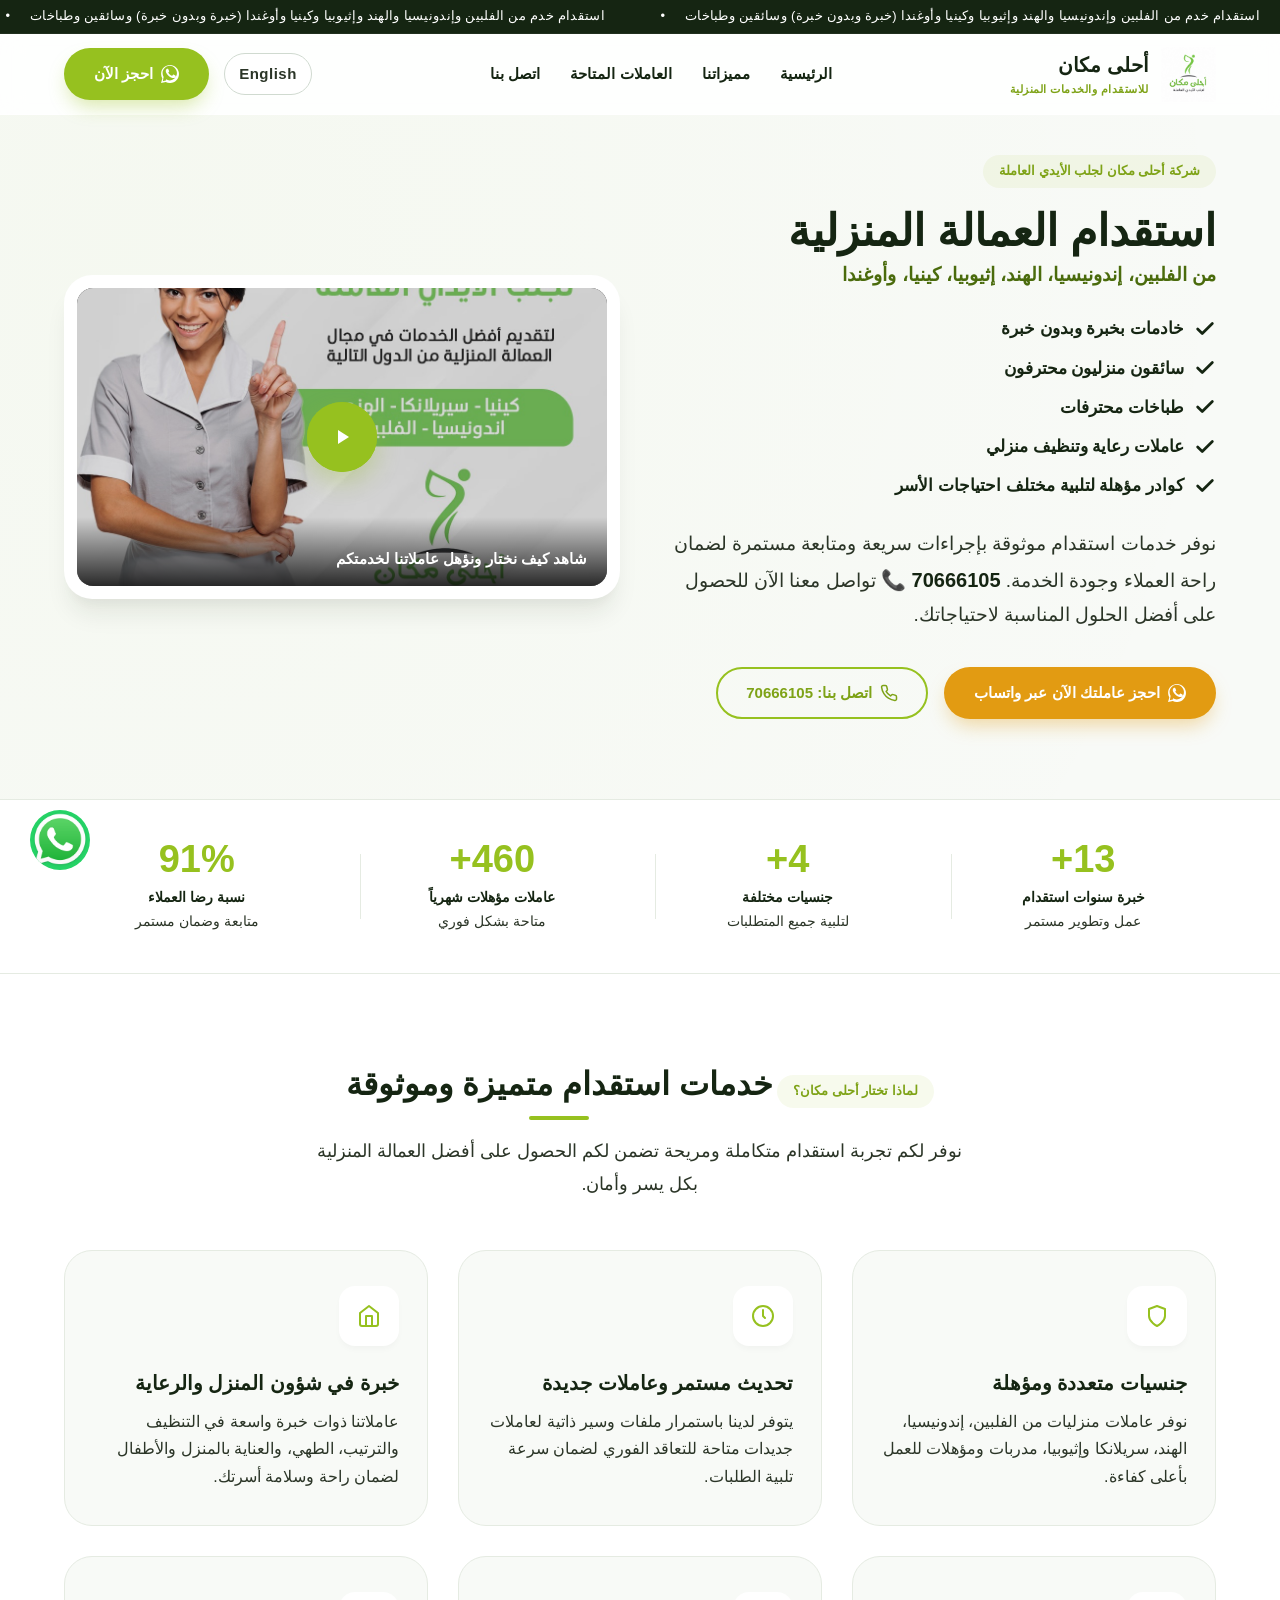
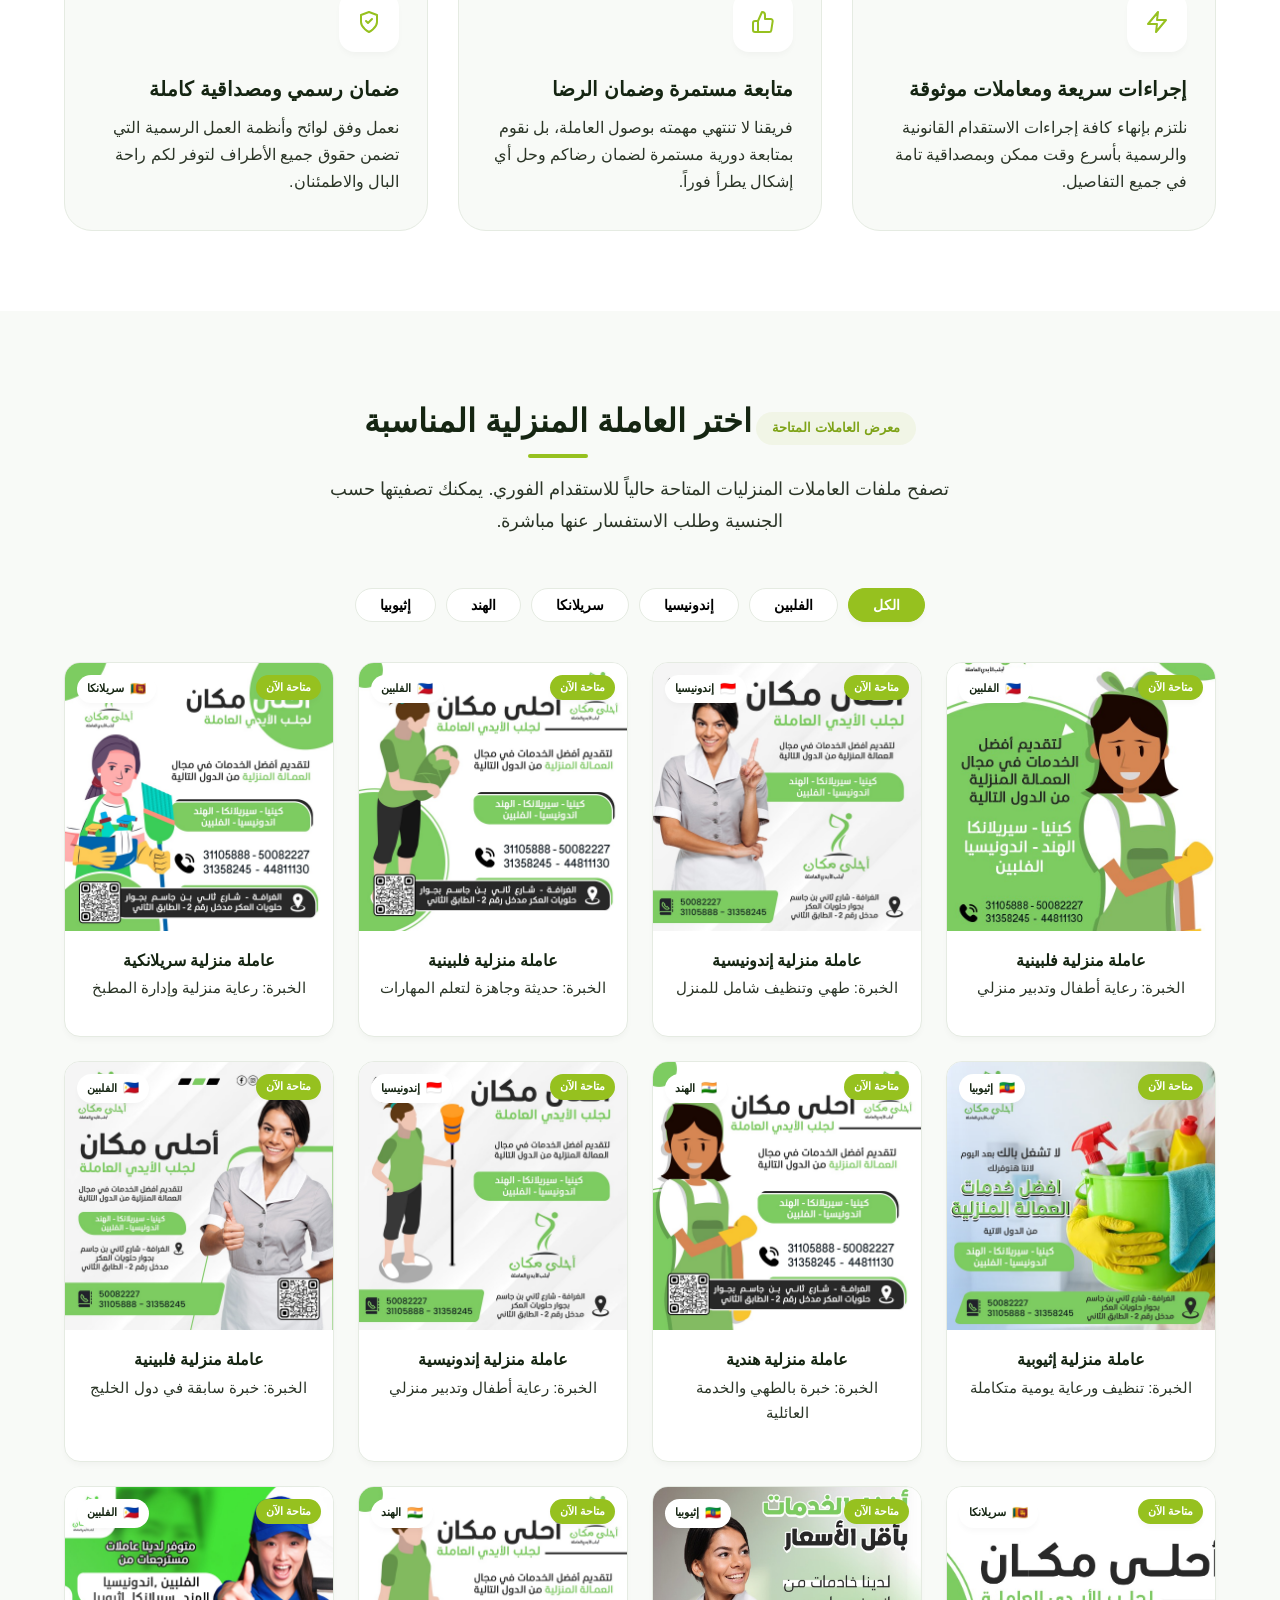
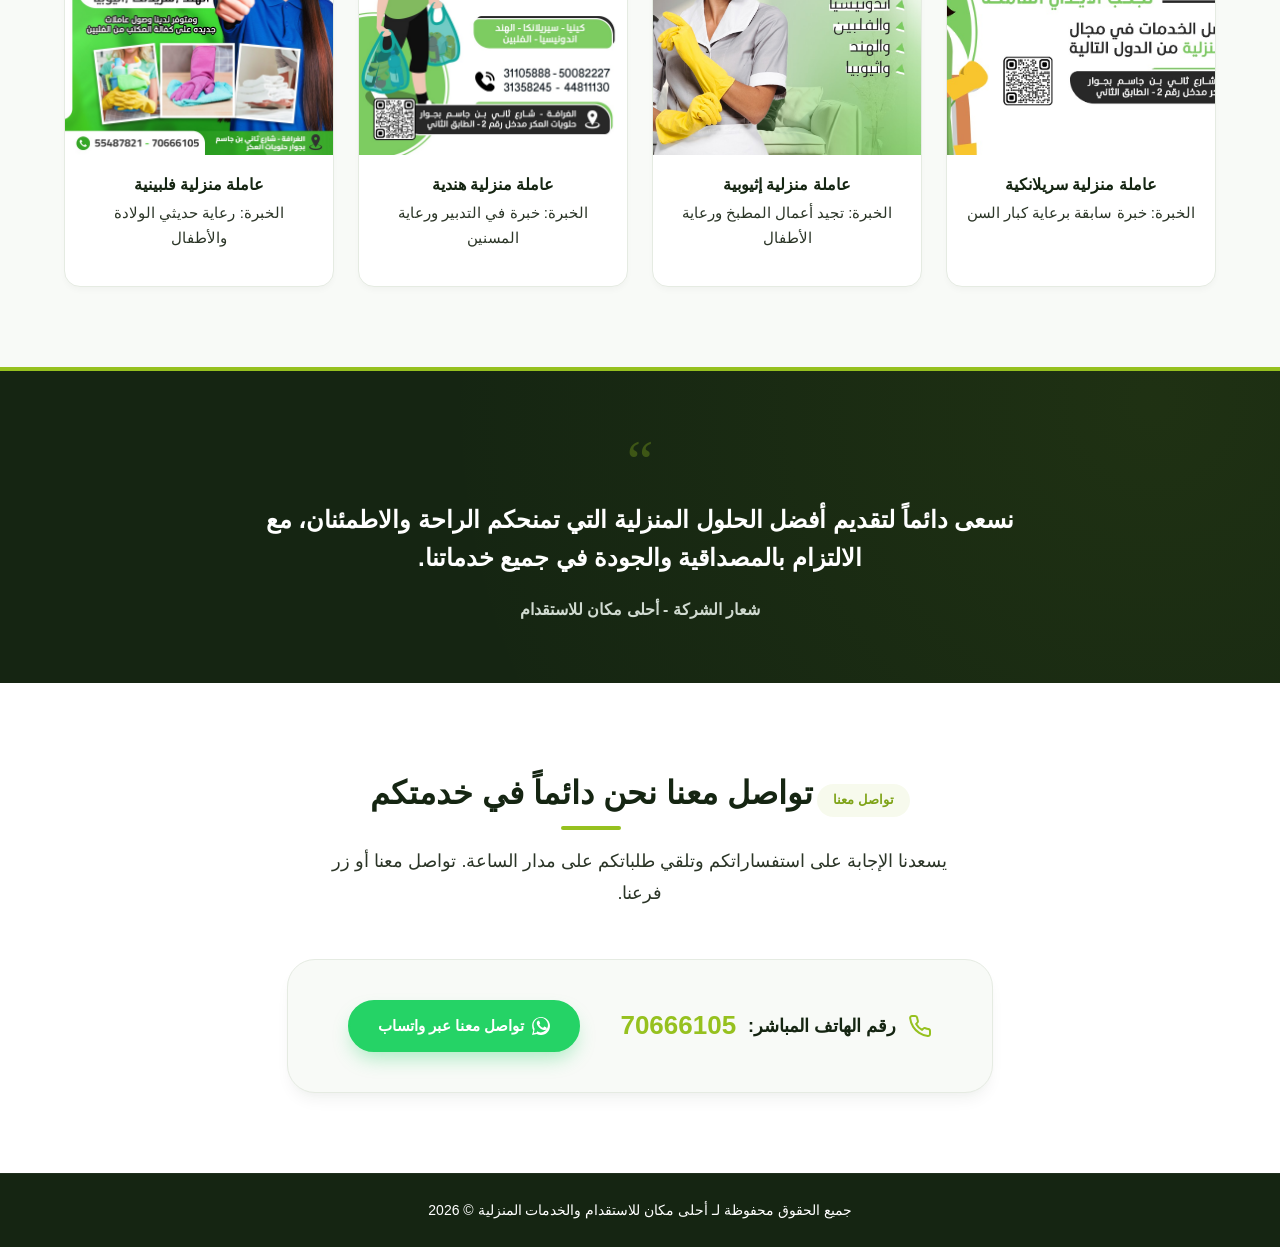
==== commit a1a6b067: "Update phone number to 70666105" ====
--- a/index.html
+++ b/index.html
@@ -9,7 +9,7 @@
   <meta name="referrer" content="no-referrer-when-downgrade">
   
   <!-- Google Search Title & SEO -->
-  <title>أحلى مكان... الجودة التي تستحقونها والخدمة التي تثقون بها. للتواصل: 55487821</title>
+  <title>أحلى مكان... الجودة التي تستحقونها والخدمة التي تثقون بها. للتواصل: 70666105</title>
   <meta name="description" content="أحلى مكان للاستقدام والخدمات المنزلية - نوفر لكم عاملات منزليات مدربات ومؤهلات من الفلبين، إندونيسيا، الهند، سريلانكا وإثيوبيا لراحة أسرتكم بأعلى معايير الجودة والمصداقية.">
   <meta name="keywords" content="استقدام, عاملات منزليات, خدمات منزلية, شغالات, خادمات, الفلبين, إندونيسيا, سريلانكا, إثيوبيا, الهند, مكتب استقدام, راحة الأسرة, أحلى مكان">
   <meta name="robots" content="index, follow">
@@ -18,14 +18,14 @@
   <!-- Open Graph / Facebook -->
   <meta property="og:type" content="website">
   <meta property="og:url" content="https://a7lamakan.com/">
-  <meta property="og:title" content="أحلى مكان... الجودة التي تستحقونها والخدمة التي تثقون بها. للتواصل: 55487821">
+  <meta property="og:title" content="أحلى مكان... الجودة التي تستحقونها والخدمة التي تثقون بها. للتواصل: 70666105">
   <meta property="og:description" content="نوفر لكم عاملات منزليات مدربات ومؤهلات من الفلبين، إندونيسيا، الهند، سريلانكا وإثيوبيا لراحة أسرتكم بأعلى معايير الجودة والمصداقية.">
   <meta property="og:image" content="LOGO.png">
 
   <!-- Twitter -->
   <meta property="twitter:card" content="summary_large_image">
   <meta property="twitter:url" content="https://a7lamakan.com/">
-  <meta property="twitter:title" content="أحلى مكان... الجودة التي تستحقونها والخدمة التي تثقون بها. للتواصل: 55487821">
+  <meta property="twitter:title" content="أحلى مكان... الجودة التي تستحقونها والخدمة التي تثقون بها. للتواصل: 70666105">
   <meta property="twitter:description" content="نوفر لكم عاملات منزليات مدربات ومؤهلات من الفلبين، إندونيسيا، الهند، سريلانكا وإثيوبيا لراحة أسرتكم بأعلى معايير الجودة والمصداقية.">
   <meta property="twitter:image" content="LOGO.png">
   
@@ -51,7 +51,7 @@
     "name": "أحلى مكان للاستقدام والخدمات المنزلية",
     "image": "LOGO.png",
     "url": "https://a7lamakan.com/",
-    "telephone": "+97455487821",
+    "telephone": "+97470666105",
     "priceRange": "$$",
     "address": {
       "@type": "PostalAddress",
@@ -114,7 +114,7 @@
         <a id="lang-toggle" href="index-en.html" class="btn btn-outline lang-toggle-btn" aria-label="Switch to English">
           English
         </a>
-        <a id="header-whatsapp-btn" href="https://wa.me/97455487821" class="btn btn-primary" target="_blank">
+        <a id="header-whatsapp-btn" href="https://wa.me/97470666105" class="btn btn-primary" target="_blank">
           <svg width="18" height="18" viewBox="0 0 24 24" fill="currentColor"><path d="M.057 24l1.687-6.163c-1.041-1.804-1.588-3.849-1.587-5.946C.06 5.348 5.397.01 12.008.01c3.202.001 6.212 1.246 8.477 3.514 2.266 2.268 3.507 5.28 3.505 8.484-.004 6.657-5.34 11.997-11.953 11.997-2.005-.001-3.973-.502-5.724-1.457L0 24zm6.59-4.846c1.6.95 3.188 1.449 4.747 1.451 5.436 0 9.86-4.37 9.864-9.799.002-2.63-1.023-5.101-2.885-6.965C16.512 2.056 14.05 1.012 11.981 1.01c-5.45 0-9.878 4.372-9.882 9.8-.001 1.778.475 3.51 1.378 5.024L2.471 21.5l5.967-1.55c-1.63 1.066-1.791.79-1.791.796zm12.39-5.31c-.328-.164-1.94-.959-2.241-1.07-.301-.11-.52-.164-.738.164-.219.329-.848 1.07-1.04 1.288-.19.219-.383.246-.71.082-.329-.164-1.389-.512-2.646-1.633-.978-.872-1.637-1.95-1.83-2.278-.19-.33-.021-.508.143-.671.147-.147.328-.384.492-.575.164-.19.219-.329.328-.549.11-.219.055-.41-.027-.575-.082-.164-.739-1.782-1.013-2.44-.267-.643-.54-.555-.738-.565-.19-.01-.41-.01-.629-.01-.219 0-.575.082-.876.411-.301.329-1.15 1.124-1.15 2.741 0 1.617 1.177 3.18 1.341 3.4.164.22 2.313 3.532 5.6 4.95 2.736 1.18 3.292.946 3.895.89.602-.056 1.94-.795 2.213-1.564.274-.77.274-1.427.192-1.565-.082-.138-.301-.22-.63-.383z"/></svg>
           احجز الآن
         </a>
@@ -164,16 +164,16 @@
             </ul>
 
             <p class="hero-text">
-              نوفر خدمات استقدام موثوقة بإجراءات سريعة ومتابعة مستمرة لضمان راحة العملاء وجودة الخدمة. <strong class="phone-highlight">📞 55487821</strong> تواصل معنا الآن للحصول على أفضل الحلول المناسبة لاحتياجاتك.
+              نوفر خدمات استقدام موثوقة بإجراءات سريعة ومتابعة مستمرة لضمان راحة العملاء وجودة الخدمة. <strong class="phone-highlight">📞 70666105</strong> تواصل معنا الآن للحصول على أفضل الحلول المناسبة لاحتياجاتك.
             </p>
             <div class="hero-ctas">
-              <a id="hero-whatsapp-link" href="https://wa.me/97455487821?text=مرحباً%20أحلى%20مكان%20أود%20الاستفسار%20عن%20العاملات%20المنزليات%20المتاحة" class="btn btn-accent" target="_blank">
+              <a id="hero-whatsapp-link" href="https://wa.me/97470666105?text=مرحباً%20أحلى%20مكان%20أود%20الاستفسار%20عن%20العاملات%20المنزليات%20المتاحة" class="btn btn-accent" target="_blank">
                 <svg width="18" height="18" viewBox="0 0 24 24" fill="currentColor"><path d="M.057 24l1.687-6.163c-1.041-1.804-1.588-3.849-1.587-5.946C.06 5.348 5.397.01 12.008.01c3.202.001 6.212 1.246 8.477 3.514 2.266 2.268 3.507 5.28 3.505 8.484-.004 6.657-5.34 11.997-11.953 11.997-2.005-.001-3.973-.502-5.724-1.457L0 24zm6.59-4.846c1.6.95 3.188 1.449 4.747 1.451 5.436 0 9.86-4.37 9.864-9.799.002-2.63-1.023-5.101-2.885-6.965C16.512 2.056 14.05 1.012 11.981 1.01c-5.45 0-9.878 4.372-9.882 9.8-.001 1.778.475 3.51 1.378 5.024L2.471 21.5l5.967-1.55c-1.63 1.066-1.791.79-1.791.796zm12.39-5.31c-.328-.164-1.94-.959-2.241-1.07-.301-.11-.52-.164-.738.164-.219.329-.848 1.07-1.04 1.288-.19.219-.383.246-.71.082-.329-.164-1.389-.512-2.646-1.633-.978-.872-1.637-1.95-1.83-2.278-.19-.33-.021-.508.143-.671.147-.147.328-.384.492-.575.164-.19.219-.329.328-.549.11-.219.055-.41-.027-.575-.082-.164-.739-1.782-1.013-2.44-.267-.643-.54-.555-.738-.565-.19-.01-.41-.01-.629-.01-.219 0-.575.082-.876.411-.301.329-1.15 1.124-1.15 2.741 0 1.617 1.177 3.18 1.341 3.4.164.22 2.313 3.532 5.6 4.95 2.736 1.18 3.292.946 3.895.89.602-.056 1.94-.795 2.213-1.564.274-.77.274-1.427.192-1.565-.082-.138-.301-.22-.63-.383z"/></svg>
                 احجز عاملتك الآن عبر واتساب
               </a>
-              <a id="hero-phone-link" href="tel:+97455487821" class="btn btn-outline">
+              <a id="hero-phone-link" href="tel:+97470666105" class="btn btn-outline">
                 <svg width="18" height="18" viewBox="0 0 24 24" fill="none" stroke="currentColor" stroke-width="2" stroke-linecap="round" stroke-linejoin="round"><path d="M22 16.92v3a2 2 0 0 1-2.18 2 19.79 19.79 0 0 1-8.63-3.07 19.5 19.5 0 0 1-6-6 19.79 19.79 0 0 1-3.07-8.67A2 2 0 0 1 4.11 2h3a2 2 0 0 1 2 1.72 12.84 12.84 0 0 0 .7 2.81 2 2 0 0 1-.45 2.11L8.09 9.91a16 16 0 0 0 6 6l1.27-1.27a2 2 0 0 1 2.11-.45 12.84 12.84 0 0 0 2.81.7A2 2 0 0 1 22 16.92z"></path></svg>
-                اتصل بنا: 55487821
+                اتصل بنا: 70666105
               </a>
             </div>
           </div>
@@ -512,9 +512,9 @@
             <div class="contact-phone-item">
               <svg width="24" height="24" viewBox="0 0 24 24" fill="none" stroke="currentColor" stroke-width="2" stroke-linecap="round" stroke-linejoin="round" style="color: var(--primary);"><path d="M22 16.92v3a2 2 0 0 1-2.18 2 19.79 19.79 0 0 1-8.63-3.07 19.5 19.5 0 0 1-6-6 19.79 19.79 0 0 1-3.07-8.67A2 2 0 0 1 4.11 2h3a2 2 0 0 1 2 1.72 12.84 12.84 0 0 0 .7 2.81 2 2 0 0 1-.45 2.11L8.09 9.91a16 16 0 0 0 6 6l1.27-1.27a2 2 0 0 1 2.11-.45 12.84 12.84 0 0 0 2.81.7A2 2 0 0 1 22 16.92z"></path></svg>
               <span class="contact-label">رقم الهاتف المباشر:</span>
-              <a id="contact-phone-call" href="tel:+97455487821" class="contact-phone-number">55487821</a>
-            </div>
-            <a id="contact-whatsapp-btn" href="https://wa.me/97455487821?text=مرحباً%20أحلى%20مكان%20للاستقدام%20أود%20التواصل%20معكم" class="btn btn-primary" target="_blank" style="background-color: #25d366; border-color: #25d366; box-shadow: 0 10px 20px -5px rgba(37, 211, 102, 0.4);">
+              <a id="contact-phone-call" href="tel:+97470666105" class="contact-phone-number">70666105</a>
+            </div>
+            <a id="contact-whatsapp-btn" href="https://wa.me/97470666105?text=مرحباً%20أحلى%20مكان%20للاستقدام%20أود%20التواصل%20معكم" class="btn btn-primary" target="_blank" style="background-color: #25d366; border-color: #25d366; box-shadow: 0 10px 20px -5px rgba(37, 211, 102, 0.4);">
               <svg width="18" height="18" viewBox="0 0 24 24" fill="currentColor"><path d="M.057 24l1.687-6.163c-1.041-1.804-1.588-3.849-1.587-5.946C.06 5.348 5.397.01 12.008.01c3.202.001 6.212 1.246 8.477 3.514 2.266 2.268 3.507 5.28 3.505 8.484-.004 6.657-5.34 11.997-11.953 11.997-2.005-.001-3.973-.502-5.724-1.457L0 24zm6.59-4.846c1.6.95 3.188 1.449 4.747 1.451 5.436 0 9.86-4.37 9.864-9.799.002-2.63-1.023-5.101-2.885-6.965C16.512 2.056 14.05 1.012 11.981 1.01c-5.45 0-9.878 4.372-9.882 9.8-.001 1.778.475 3.51 1.378 5.024L2.471 21.5l5.967-1.55c-1.63 1.066-1.791.79-1.791.796zm12.39-5.31c-.328-.164-1.94-.959-2.241-1.07-.301-.11-.52-.164-.738.164-.219.329-.848 1.07-1.04 1.288-.19.219-.383.246-.71.082-.329-.164-1.389-.512-2.646-1.633-.978-.872-1.637-1.95-1.83-2.278-.19-.33-.021-.508.143-.671.147-.147.328-.384.492-.575.164-.19.219-.329.328-.549.11-.219.055-.41-.027-.575-.082-.164-.739-1.782-1.013-2.44-.267-.643-.54-.555-.738-.565-.19-.01-.41-.01-.629-.01-.219 0-.575.082-.876.411-.301.329-1.15 1.124-1.15 2.741 0 1.617 1.177 3.18 1.341 3.4.164.22 2.313 3.532 5.6 4.95 2.736 1.18 3.292.946 3.895.89.602-.056 1.94-.795 2.213-1.564.274-.77.274-1.427.192-1.565-.082-.138-.301-.22-.63-.383z"/></svg>
               تواصل معنا عبر واتساب
             </a>
@@ -533,7 +533,7 @@
   </footer>
 
   <!-- Floating WhatsApp widget -->
-  <a id="floating-whatsapp-widget" href="https://wa.me/97455487821?text=مرحباً%20أحلى%20مكان%20أود%20الاستفسار%20عن%20الخدمات%20المنزلية" class="whatsapp-float" target="_blank" rel="noopener" aria-label="تواصل معنا فوراً عبر واتساب">
+  <a id="floating-whatsapp-widget" href="https://wa.me/97470666105?text=مرحباً%20أحلى%20مكان%20أود%20الاستفسار%20عن%20الخدمات%20المنزلية" class="whatsapp-float" target="_blank" rel="noopener" aria-label="تواصل معنا فوراً عبر واتساب">
     <img src="WhatsApp_icon.png" alt="WhatsApp" class="whatsapp-icon-img" width="60" height="60" decoding="async">
   </a>
 
--- a/style.css
+++ b/style.css
@@ -1195,65 +1195,72 @@
   }
   
   .mobile-nav-toggle {
-    display: block;
-  }
-  
-  /* Make header and buttons more compact on mobile and split into two rows */
+    display: none !important; /* Hide hamburger menu completely on mobile as requested */
+  }
+  
+  /* Stack logo wrapper and buttons vertically, centering everything */
   header .container {
-    display: grid;
-    grid-template-areas: 
-      "logo menu"
-      "cta cta";
-    grid-template-columns: 1fr auto;
-    row-gap: 10px;
+    display: flex;
+    flex-direction: column;
+    align-items: center;
+    justify-content: center;
     height: auto;
-    padding: 12px 16px;
+    padding: 16px;
+    gap: 16px;
   }
   
   .logo-wrapper {
-    grid-area: logo;
-    gap: 10px;
+    display: flex;
+    flex-direction: column; /* Stack logo icon and text vertically on mobile */
+    align-items: center;
+    justify-content: center;
+    gap: 8px;
+    width: 100%;
+    text-align: center;
   }
   
   .logo-wrapper img {
-    height: 46px; /* Larger and clearer logo on mobile */
+    height: 55px; /* Larger logo icon */
     width: auto;
   }
   
+  .logo-text {
+    display: flex;
+    flex-direction: column;
+    align-items: center; /* Center title and subtitle text */
+    text-align: center;
+  }
+  
   .logo-title {
-    font-size: 17px; /* Larger and clearer logo text */
+    font-size: 20px; /* Larger title text */
     font-weight: 800;
+    line-height: 1.2;
   }
   
   .logo-subtitle {
     display: block !important; /* Keep the subtitle visible */
-    font-size: 10px; /* Clear and readable description */
-    color: var(--primary-hover);
-    font-weight: 700;
-    line-height: 1.2;
-    margin-top: 2px;
+    font-size: 13px; /* Larger description text for maximum readability */
+    color: #4a6b0c; /* Darker green for high visibility */
+    font-weight: 800; /* Bolder text */
+    line-height: 1.3;
+    margin-top: 4px;
     letter-spacing: 0px;
   }
   
-  .mobile-nav-toggle {
-    grid-area: menu;
-    display: block;
-    padding: 6px;
-  }
-  
   .nav-cta {
-    grid-area: cta;
     display: flex;
     width: 100%;
     gap: 12px;
-    padding-top: 10px;
-    border-top: 1px solid var(--gray-100); /* Separator line between rows */
+    padding-top: 14px;
+    border-top: 1px solid var(--gray-100); /* Separator line between logo and buttons */
+    justify-content: center;
   }
   
   .nav-cta .btn {
     flex: 1; /* Stretch buttons equally across the screen */
+    max-width: 200px;
     justify-content: center;
-    padding: 8px 16px; /* Comfortable padding */
+    padding: 8px 16px;
     font-size: 14px;
     height: 40px;
   }
@@ -1266,13 +1273,13 @@
   
   @media (max-width: 480px) {
     .logo-wrapper img {
-      height: 40px;
+      height: 50px;
     }
     .logo-title {
-      font-size: 15px;
+      font-size: 18px;
     }
     .logo-subtitle {
-      font-size: 9px;
+      font-size: 11.5px;
     }
     .nav-cta .btn {
       padding: 6px 12px;
@@ -1287,13 +1294,13 @@
   
   @media (max-width: 340px) {
     .logo-wrapper img {
-      height: 34px;
+      height: 44px;
     }
     .logo-title {
-      font-size: 13px;
+      font-size: 16px;
     }
     .logo-subtitle {
-      font-size: 8px;
+      font-size: 10px;
     }
     .nav-cta {
       gap: 8px;
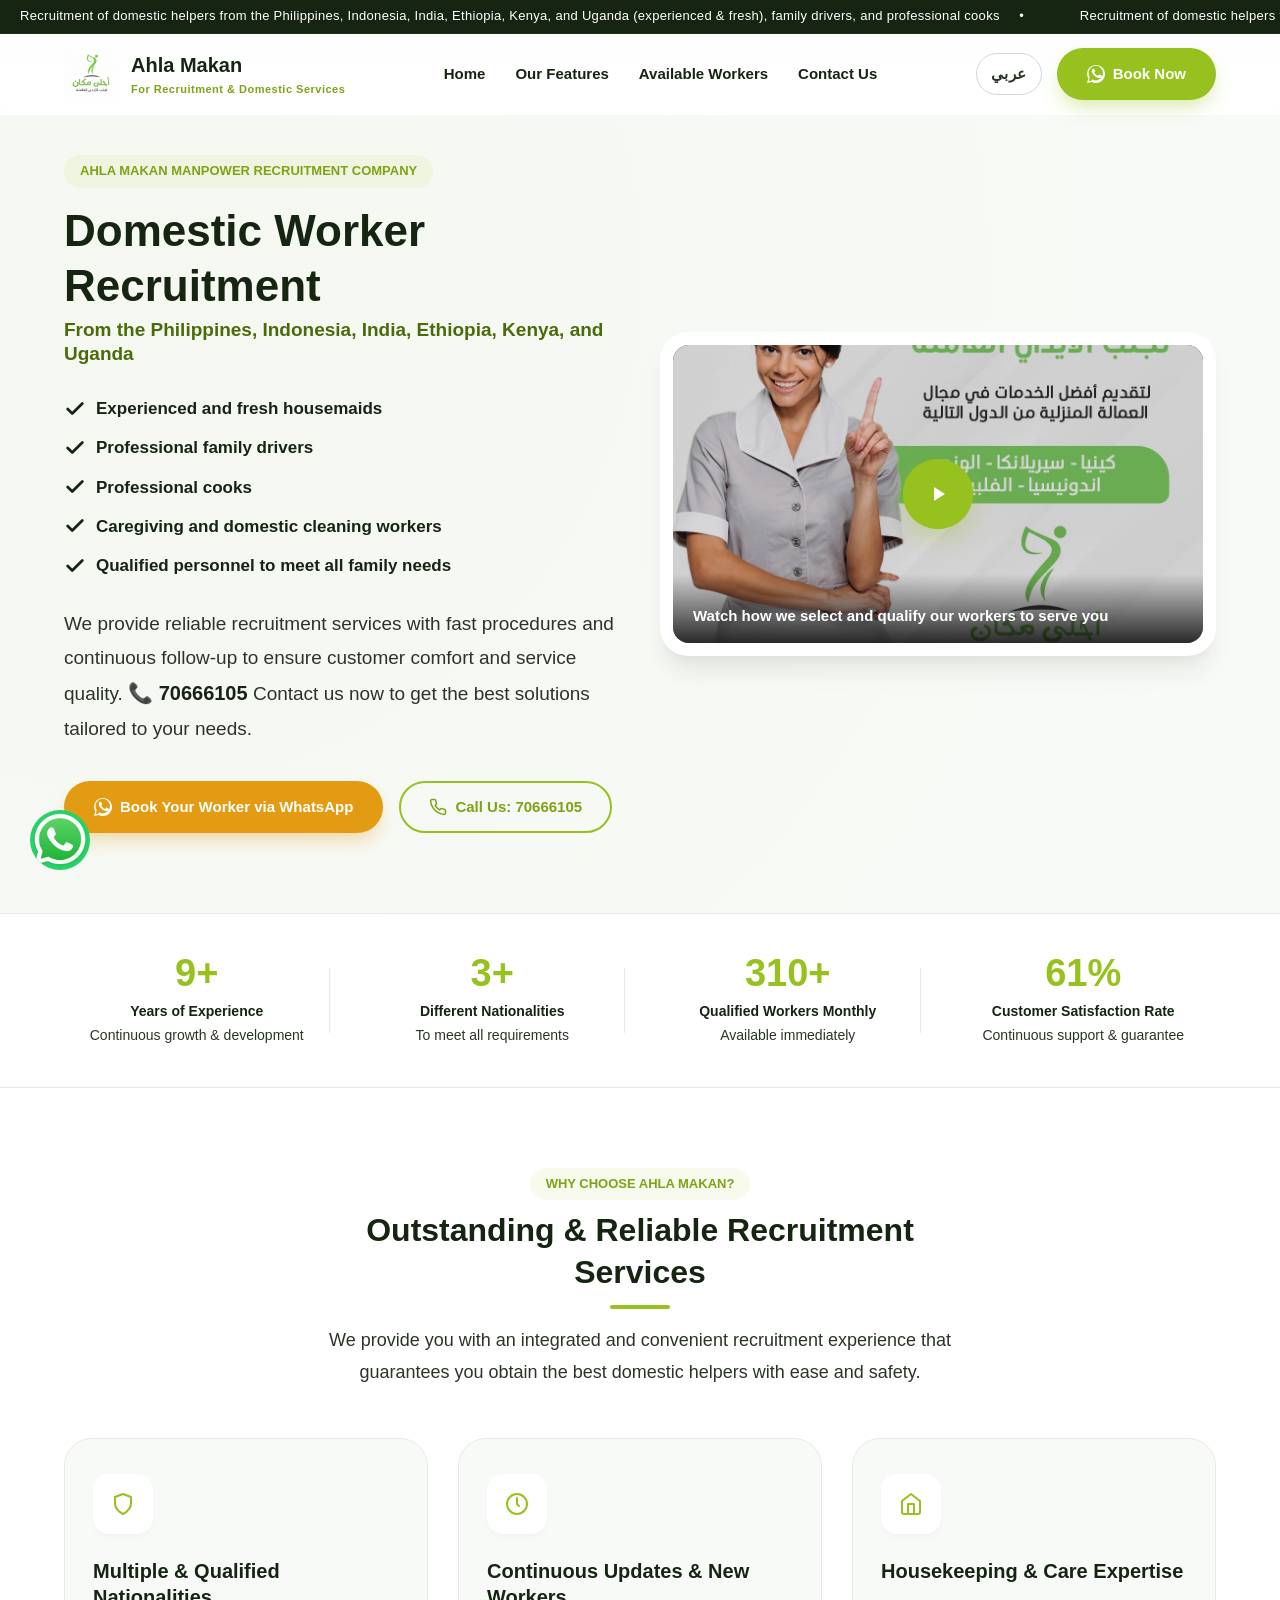
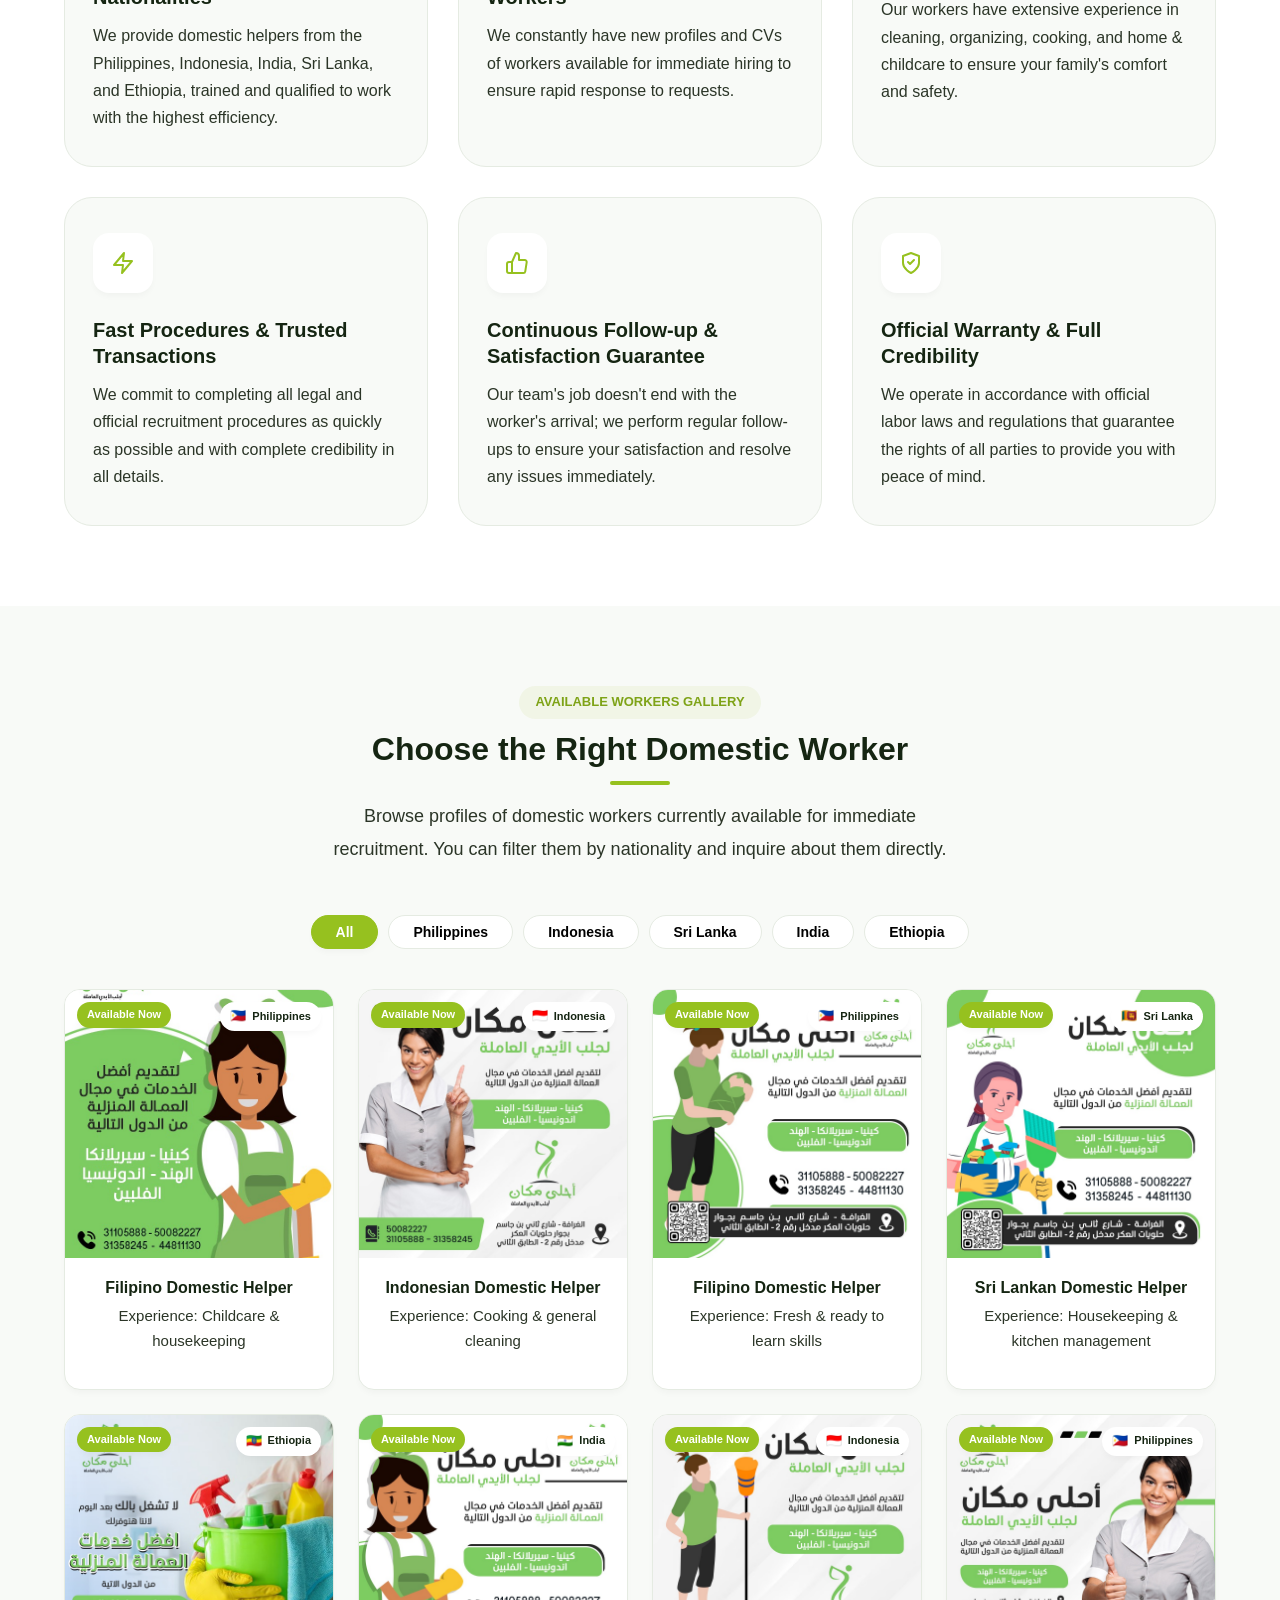
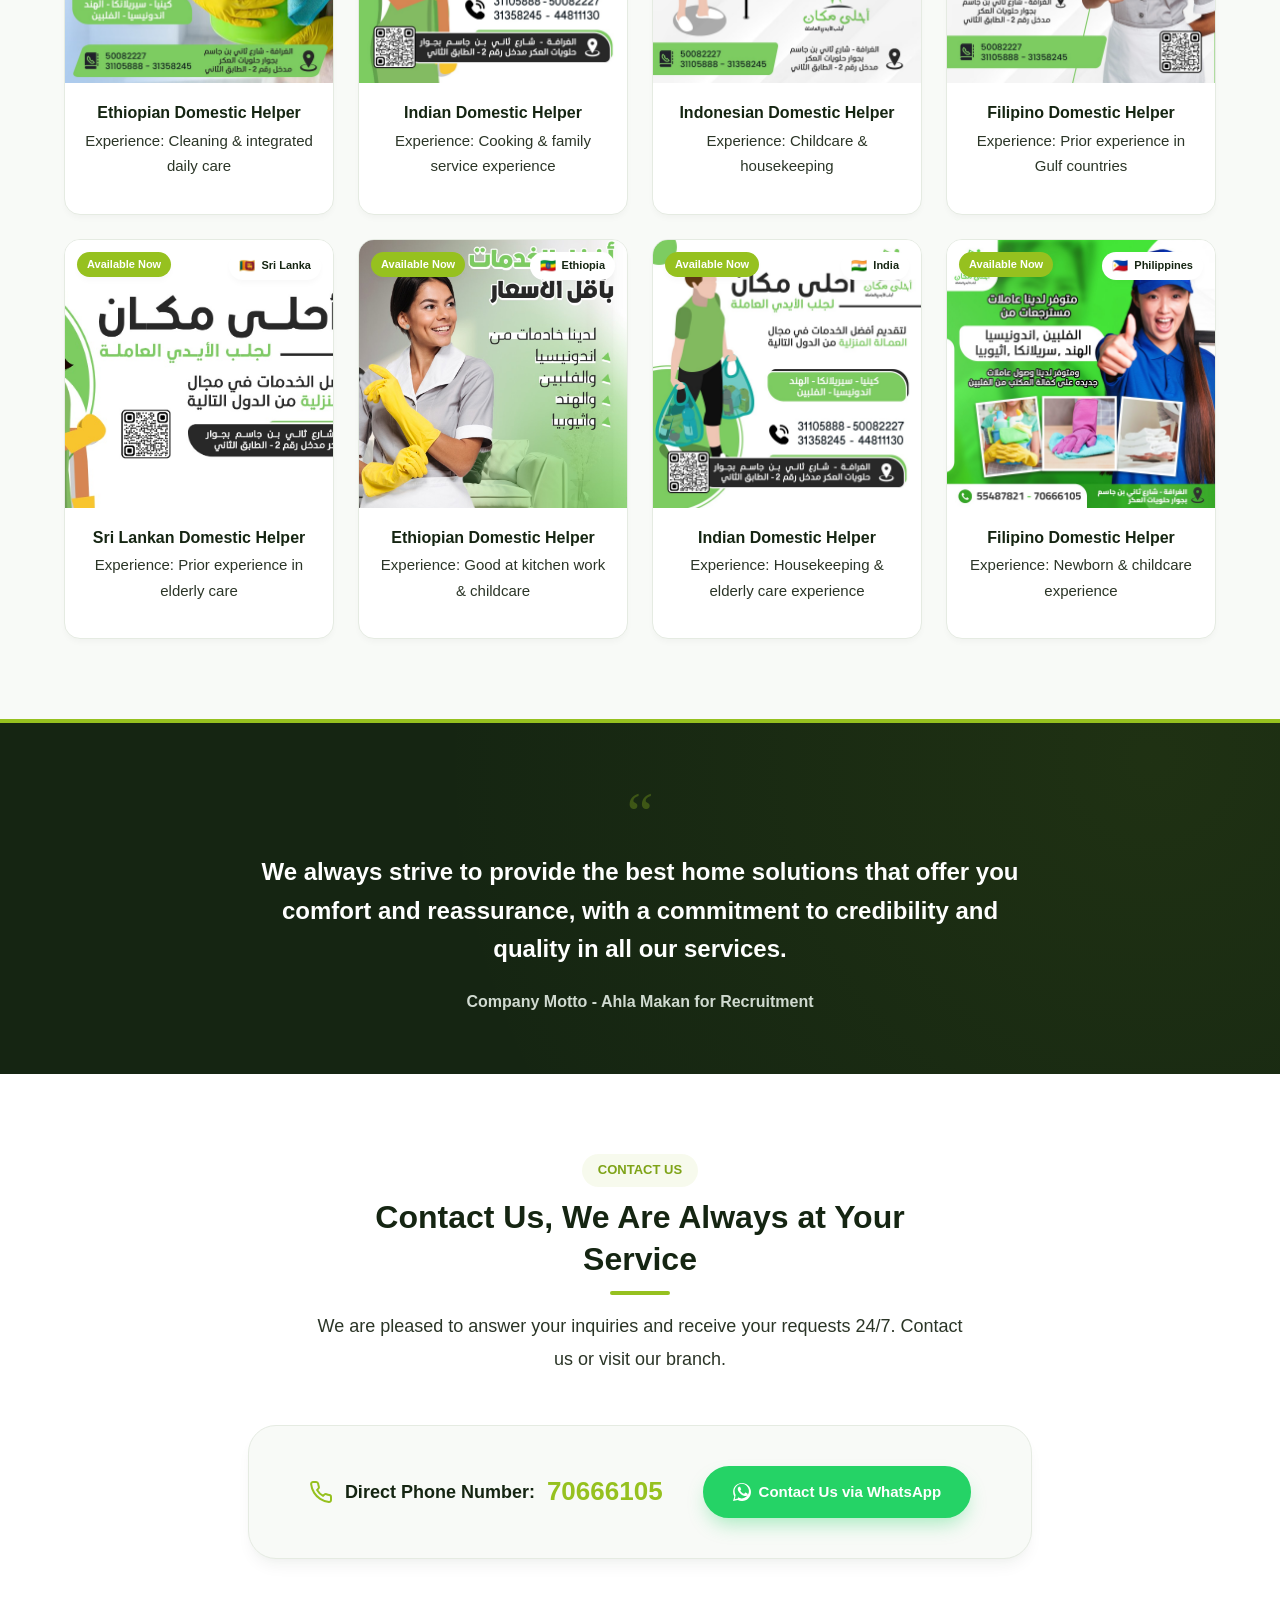
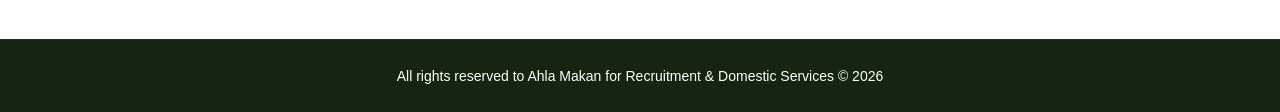
==== commit dddb4e58: "Restructure site folders for /ar and /en URLs and add root redirect" ====
--- a/index.html
+++ b/index.html
@@ -1,553 +1,33 @@
 <!DOCTYPE html>
-<html lang="ar" dir="rtl">
+<html lang="ar">
 <head>
-  <meta charset="UTF-8">
+  <meta charset="utf-8">
   <meta name="viewport" content="width=device-width, initial-scale=1.0">
+  <title>Ahla Makan - أحلى مكان للاستقدام والخدمات المنزلية</title>
   
-  <!-- A+ Security Content Security Policy (CSP) -->
-  <meta http-equiv="Content-Security-Policy" content="default-src 'self'; script-src 'self' 'unsafe-inline' https://www.youtube.com https://s.ytimg.com https://static.cloudflareinsights.com; style-src 'self' 'unsafe-inline' https://fonts.googleapis.com; font-src 'self' data: https://fonts.gstatic.com; img-src 'self' data: https://img.youtube.com; frame-src https://www.youtube.com https://www.youtube-nocookie.com https://www.google.com/maps https://drive.google.com; connect-src 'self' https://cloudflareinsights.com;">
-  <meta name="referrer" content="no-referrer-when-downgrade">
+  <!-- SEO & Favicon -->
+  <link rel="icon" type="image/png" href="/LOGO.png">
   
-  <!-- Google Search Title & SEO -->
-  <title>أحلى مكان... الجودة التي تستحقونها والخدمة التي تثقون بها. للتواصل: 70666105</title>
-  <meta name="description" content="أحلى مكان للاستقدام والخدمات المنزلية - نوفر لكم عاملات منزليات مدربات ومؤهلات من الفلبين، إندونيسيا، الهند، سريلانكا وإثيوبيا لراحة أسرتكم بأعلى معايير الجودة والمصداقية.">
-  <meta name="keywords" content="استقدام, عاملات منزليات, خدمات منزلية, شغالات, خادمات, الفلبين, إندونيسيا, سريلانكا, إثيوبيا, الهند, مكتب استقدام, راحة الأسرة, أحلى مكان">
-  <meta name="robots" content="index, follow">
-  <link rel="canonical" href="https://a7lamakan.com/">
+  <!-- Immediate redirection -->
+  <meta http-equiv="refresh" content="0; url=/ar">
   
-  <!-- Open Graph / Facebook -->
-  <meta property="og:type" content="website">
-  <meta property="og:url" content="https://a7lamakan.com/">
-  <meta property="og:title" content="أحلى مكان... الجودة التي تستحقونها والخدمة التي تثقون بها. للتواصل: 70666105">
-  <meta property="og:description" content="نوفر لكم عاملات منزليات مدربات ومؤهلات من الفلبين، إندونيسيا، الهند، سريلانكا وإثيوبيا لراحة أسرتكم بأعلى معايير الجودة والمصداقية.">
-  <meta property="og:image" content="LOGO.png">
-
-  <!-- Twitter -->
-  <meta property="twitter:card" content="summary_large_image">
-  <meta property="twitter:url" content="https://a7lamakan.com/">
-  <meta property="twitter:title" content="أحلى مكان... الجودة التي تستحقونها والخدمة التي تثقون بها. للتواصل: 70666105">
-  <meta property="twitter:description" content="نوفر لكم عاملات منزليات مدربات ومؤهلات من الفلبين، إندونيسيا، الهند، سريلانكا وإثيوبيا لراحة أسرتكم بأعلى معايير الجودة والمصداقية.">
-  <meta property="twitter:image" content="LOGO.png">
-  
-  <!-- PWA & Favicon -->
-  <link rel="icon" type="image/png" href="LOGO.png">
-  <link rel="apple-touch-icon" href="LOGO.png">
-  <link rel="manifest" href="manifest.json">
-  <meta name="theme-color" content="#96c11f">
-
-  <!-- Preconnect & Google Fonts -->
-  <link rel="preconnect" href="https://fonts.googleapis.com">
-  <link rel="preconnect" href="https://fonts.gstatic.com" crossorigin>
-  <link href="https://fonts.googleapis.com/css2?family=Cairo:wght@300;400;500;600;700;800&display=swap" rel="stylesheet">
-
-  <!-- Core Stylesheet -->
-  <link rel="stylesheet" href="style.css?v=1.1.0">
-
-  <!-- JSON-LD Structured Data for Local Business SEO -->
-  <script type="application/ld+json">
-  {
-    "@context": "https://schema.org",
-    "@type": "EmploymentAgency",
-    "name": "أحلى مكان للاستقدام والخدمات المنزلية",
-    "image": "LOGO.png",
-    "url": "https://a7lamakan.com/",
-    "telephone": "+97470666105",
-    "priceRange": "$$",
-    "address": {
-      "@type": "PostalAddress",
-      "addressCountry": "QA"
-    },
-    "description": "نوفر لكم عاملات منزليات مدربات ومؤهلات من عدة جنسيات لتلبية احتياجاتكم بأعلى مستويات الجودة والاحترافية.",
-    "openingHoursSpecification": {
-      "@type": "OpeningHoursSpecification",
-      "dayOfWeek": [
-        "Saturday",
-        "Sunday",
-        "Monday",
-        "Tuesday",
-        "Wednesday",
-        "Thursday"
-      ],
-      "opens": "08:30",
-      "closes": "21:00"
+  <script>
+    // Try to detect user's preferred browser language
+    try {
+      var userLang = navigator.language || navigator.userLanguage;
+      if (userLang && userLang.toLowerCase().startsWith('en')) {
+        window.location.replace("/en");
+      } else {
+        window.location.replace("/ar");
+      }
+    } catch (e) {
+      window.location.replace("/ar");
     }
-  }
   </script>
 </head>
 <body>
-
-  <!-- Top bar -->
-  <div class="topbar">
-    <div class="topbar-marquee-wrapper">
-      <div class="topbar-marquee-track">
-        <div class="topbar-marquee-content">
-          استقدام خدم من الفلبين وإندونيسيا والهند وإثيوبيا وكينيا وأوغندا (خبرة وبدون خبرة) وسائقين وطباخات &nbsp;&nbsp;&nbsp;&nbsp;&bull;&nbsp;&nbsp;&nbsp;&nbsp;
-        </div>
-        <div class="topbar-marquee-content">
-          استقدام خدم من الفلبين وإندونيسيا والهند وإثيوبيا وكينيا وأوغندا (خبرة وبدون خبرة) وسائقين وطباخات &nbsp;&nbsp;&nbsp;&nbsp;&bull;&nbsp;&nbsp;&nbsp;&nbsp;
-        </div>
-      </div>
-    </div>
-  </div>
-
-  <!-- Header & Navbar -->
-  <header id="main-header">
-    <div class="container">
-      <div class="logo-wrapper">
-        <img id="company-logo" src="LOGO.png" alt="شعار أحلى مكان للاستقدام" width="55" height="55" decoding="async">
-        <div class="logo-text">
-          <span class="logo-title">أحلى مكان</span>
-          <span class="logo-subtitle">للاستقدام والخدمات المنزلية</span>
-        </div>
-      </div>
-      
-      <nav>
-        <ul class="nav-links" id="nav-links-menu">
-          <li><a id="nav-home" href="#home" class="nav-link active">الرئيسية</a></li>
-          <li><a id="nav-features" href="#features" class="nav-link">مميزاتنا</a></li>
-          <li><a id="nav-gallery" href="#gallery" class="nav-link">العاملات المتاحة</a></li>
-          <li><a id="nav-contact" href="#contact" class="nav-link">اتصل بنا</a></li>
-        </ul>
-      </nav>
-
-      <div class="nav-cta">
-        <a id="lang-toggle" href="index-en.html" class="btn btn-outline lang-toggle-btn" aria-label="Switch to English">
-          English
-        </a>
-        <a id="header-whatsapp-btn" href="https://wa.me/97470666105" class="btn btn-primary" target="_blank">
-          <svg width="18" height="18" viewBox="0 0 24 24" fill="currentColor"><path d="M.057 24l1.687-6.163c-1.041-1.804-1.588-3.849-1.587-5.946C.06 5.348 5.397.01 12.008.01c3.202.001 6.212 1.246 8.477 3.514 2.266 2.268 3.507 5.28 3.505 8.484-.004 6.657-5.34 11.997-11.953 11.997-2.005-.001-3.973-.502-5.724-1.457L0 24zm6.59-4.846c1.6.95 3.188 1.449 4.747 1.451 5.436 0 9.86-4.37 9.864-9.799.002-2.63-1.023-5.101-2.885-6.965C16.512 2.056 14.05 1.012 11.981 1.01c-5.45 0-9.878 4.372-9.882 9.8-.001 1.778.475 3.51 1.378 5.024L2.471 21.5l5.967-1.55c-1.63 1.066-1.791.79-1.791.796zm12.39-5.31c-.328-.164-1.94-.959-2.241-1.07-.301-.11-.52-.164-.738.164-.219.329-.848 1.07-1.04 1.288-.19.219-.383.246-.71.082-.329-.164-1.389-.512-2.646-1.633-.978-.872-1.637-1.95-1.83-2.278-.19-.33-.021-.508.143-.671.147-.147.328-.384.492-.575.164-.19.219-.329.328-.549.11-.219.055-.41-.027-.575-.082-.164-.739-1.782-1.013-2.44-.267-.643-.54-.555-.738-.565-.19-.01-.41-.01-.629-.01-.219 0-.575.082-.876.411-.301.329-1.15 1.124-1.15 2.741 0 1.617 1.177 3.18 1.341 3.4.164.22 2.313 3.532 5.6 4.95 2.736 1.18 3.292.946 3.895.89.602-.056 1.94-.795 2.213-1.564.274-.77.274-1.427.192-1.565-.082-.138-.301-.22-.63-.383z"/></svg>
-          احجز الآن
-        </a>
-      </div>
-      
-      <button id="mobile-menu-btn" class="mobile-nav-toggle" aria-label="فتح القائمة">
-        <span></span>
-        <span></span>
-        <span></span>
-      </button>
-    </div>
-  </header>
-
-  <main>
-    
-    <!-- Hero Section -->
-    <section class="hero" id="home">
-      <div class="container">
-        <div class="hero-grid">
-          
-          <div class="hero-content">
-            <span class="badge badge-primary">شركة أحلى مكان لجلب الأيدي العاملة</span>
-            <h1 class="hero-title-main">استقدام العمالة المنزلية</h1>
-            <h2 class="hero-subtitle">من الفلبين، إندونيسيا، الهند، إثيوبيا، كينيا، وأوغندا</h2>
-            
-            <ul class="hero-features-list">
-              <li>
-                <svg width="20" height="20" viewBox="0 0 24 24" fill="none" stroke="currentColor" stroke-width="3" stroke-linecap="round" stroke-linejoin="round"><polyline points="20 6 9 17 4 12"></polyline></svg>
-                خادمات بخبرة وبدون خبرة
-              </li>
-              <li>
-                <svg width="20" height="20" viewBox="0 0 24 24" fill="none" stroke="currentColor" stroke-width="3" stroke-linecap="round" stroke-linejoin="round"><polyline points="20 6 9 17 4 12"></polyline></svg>
-                سائقون منزليون محترفون
-              </li>
-              <li>
-                <svg width="20" height="20" viewBox="0 0 24 24" fill="none" stroke="currentColor" stroke-width="3" stroke-linecap="round" stroke-linejoin="round"><polyline points="20 6 9 17 4 12"></polyline></svg>
-                طباخات محترفات
-              </li>
-              <li>
-                <svg width="20" height="20" viewBox="0 0 24 24" fill="none" stroke="currentColor" stroke-width="3" stroke-linecap="round" stroke-linejoin="round"><polyline points="20 6 9 17 4 12"></polyline></svg>
-                عاملات رعاية وتنظيف منزلي
-              </li>
-              <li>
-                <svg width="20" height="20" viewBox="0 0 24 24" fill="none" stroke="currentColor" stroke-width="3" stroke-linecap="round" stroke-linejoin="round"><polyline points="20 6 9 17 4 12"></polyline></svg>
-                كوادر مؤهلة لتلبية مختلف احتياجات الأسر
-              </li>
-            </ul>
-
-            <p class="hero-text">
-              نوفر خدمات استقدام موثوقة بإجراءات سريعة ومتابعة مستمرة لضمان راحة العملاء وجودة الخدمة. <strong class="phone-highlight">📞 70666105</strong> تواصل معنا الآن للحصول على أفضل الحلول المناسبة لاحتياجاتك.
-            </p>
-            <div class="hero-ctas">
-              <a id="hero-whatsapp-link" href="https://wa.me/97470666105?text=مرحباً%20أحلى%20مكان%20أود%20الاستفسار%20عن%20العاملات%20المنزليات%20المتاحة" class="btn btn-accent" target="_blank">
-                <svg width="18" height="18" viewBox="0 0 24 24" fill="currentColor"><path d="M.057 24l1.687-6.163c-1.041-1.804-1.588-3.849-1.587-5.946C.06 5.348 5.397.01 12.008.01c3.202.001 6.212 1.246 8.477 3.514 2.266 2.268 3.507 5.28 3.505 8.484-.004 6.657-5.34 11.997-11.953 11.997-2.005-.001-3.973-.502-5.724-1.457L0 24zm6.59-4.846c1.6.95 3.188 1.449 4.747 1.451 5.436 0 9.86-4.37 9.864-9.799.002-2.63-1.023-5.101-2.885-6.965C16.512 2.056 14.05 1.012 11.981 1.01c-5.45 0-9.878 4.372-9.882 9.8-.001 1.778.475 3.51 1.378 5.024L2.471 21.5l5.967-1.55c-1.63 1.066-1.791.79-1.791.796zm12.39-5.31c-.328-.164-1.94-.959-2.241-1.07-.301-.11-.52-.164-.738.164-.219.329-.848 1.07-1.04 1.288-.19.219-.383.246-.71.082-.329-.164-1.389-.512-2.646-1.633-.978-.872-1.637-1.95-1.83-2.278-.19-.33-.021-.508.143-.671.147-.147.328-.384.492-.575.164-.19.219-.329.328-.549.11-.219.055-.41-.027-.575-.082-.164-.739-1.782-1.013-2.44-.267-.643-.54-.555-.738-.565-.19-.01-.41-.01-.629-.01-.219 0-.575.082-.876.411-.301.329-1.15 1.124-1.15 2.741 0 1.617 1.177 3.18 1.341 3.4.164.22 2.313 3.532 5.6 4.95 2.736 1.18 3.292.946 3.895.89.602-.056 1.94-.795 2.213-1.564.274-.77.274-1.427.192-1.565-.082-.138-.301-.22-.63-.383z"/></svg>
-                احجز عاملتك الآن عبر واتساب
-              </a>
-              <a id="hero-phone-link" href="tel:+97470666105" class="btn btn-outline">
-                <svg width="18" height="18" viewBox="0 0 24 24" fill="none" stroke="currentColor" stroke-width="2" stroke-linecap="round" stroke-linejoin="round"><path d="M22 16.92v3a2 2 0 0 1-2.18 2 19.79 19.79 0 0 1-8.63-3.07 19.5 19.5 0 0 1-6-6 19.79 19.79 0 0 1-3.07-8.67A2 2 0 0 1 4.11 2h3a2 2 0 0 1 2 1.72 12.84 12.84 0 0 0 .7 2.81 2 2 0 0 1-.45 2.11L8.09 9.91a16 16 0 0 0 6 6l1.27-1.27a2 2 0 0 1 2.11-.45 12.84 12.84 0 0 0 2.81.7A2 2 0 0 1 22 16.92z"></path></svg>
-                اتصل بنا: 70666105
-              </a>
-            </div>
-          </div>
-          
-          <div class="hero-video-wrapper">
-            <div class="hero-video-card">
-              <!-- Video Placeholder with high performance thumbnail -->
-              <div class="video-thumb-container" id="play-video-trigger" role="button" tabindex="0" aria-label="تشغيل فيديو تعريفي للاستقدام">
-                <!-- Lazy loaded youtube high-quality thumbnail placeholder -->
-                <img id="video-thumbnail" src="PHOTO/worker_2.jpeg" alt="تشغيل الفيديو التعريفي لأحلى مكان للاستقدام" width="560" height="315" fetchpriority="high" decoding="async">
-                <div class="video-play-btn" role="button">
-                  <svg width="24" height="24" viewBox="0 0 24 24" fill="currentColor"><path d="M8 5v14l11-7z"></path></svg>
-                </div>
-                <div class="video-overlay-text">شاهد كيف نختار ونؤهل عاملاتنا لخدمتكم</div>
-              </div>
-            </div>
-          </div>
-
-        </div>
-      </div>
-    </section>
-
-    <!-- Stats Strip Section -->
-    <div class="stats-strip">
-      <div class="container">
-        <div class="stats-grid">
-          <div class="stat-card">
-            <div class="stat-number" id="stat-experience" data-target="15">0</div>
-            <div class="stat-label">خبرة سنوات استقدام</div>
-            <div class="stat-desc">عمل وتطوير مستمر</div>
-          </div>
-          <div class="stat-card">
-            <div class="stat-number" id="stat-nationalities" data-target="5">0</div>
-            <div class="stat-label">جنسيات مختلفة</div>
-            <div class="stat-desc">لتلبية جميع المتطلبات</div>
-          </div>
-          <div class="stat-card">
-            <div class="stat-number" id="stat-workers" data-target="500">0</div>
-            <div class="stat-label">عاملات مؤهلات شهرياً</div>
-            <div class="stat-desc">متاحة بشكل فوري</div>
-          </div>
-          <div class="stat-card">
-            <div class="stat-number" id="stat-satisfaction" data-target="99">0</div>
-            <div class="stat-label">نسبة رضا العملاء</div>
-            <div class="stat-desc">متابعة وضمان مستمر</div>
-          </div>
-        </div>
-      </div>
-    </div>
-
-    <!-- Features Section -->
-    <section class="features section-padding" id="features">
-      <div class="container">
-        <div class="section-title-wrapper">
-          <span class="badge badge-primary">لماذا تختار أحلى مكان؟</span>
-          <h2>خدمات استقدام متميزة وموثوقة</h2>
-          <p>نوفر لكم تجربة استقدام متكاملة ومريحة تضمن لكم الحصول على أفضل العمالة المنزلية بكل يسر وأمان.</p>
-        </div>
-        
-        <div class="features-grid">
-          <!-- Feature 1 -->
-          <div class="feature-card">
-            <div class="feature-icon-wrapper">
-              <svg width="24" height="24" viewBox="0 0 24 24" fill="none" stroke="currentColor" stroke-width="2" stroke-linecap="round" stroke-linejoin="round"><path d="M12 22s8-4 8-10V5l-8-3-8 3v7c0 6 8 10 8 10z"></path></svg>
-            </div>
-            <h3>جنسيات متعددة ومؤهلة</h3>
-            <p>نوفر عاملات منزليات من الفلبين، إندونيسيا، الهند، سريلانكا وإثيوبيا، مدربات ومؤهلات للعمل بأعلى كفاءة.</p>
-          </div>
-
-          <!-- Feature 2 -->
-          <div class="feature-card">
-            <div class="feature-icon-wrapper">
-              <svg width="24" height="24" viewBox="0 0 24 24" fill="none" stroke="currentColor" stroke-width="2" stroke-linecap="round" stroke-linejoin="round"><circle cx="12" cy="12" r="10"></circle><polyline points="12 6 12 12 14 14"></polyline></svg>
-            </div>
-            <h3>تحديث مستمر وعاملات جديدة</h3>
-            <p>يتوفر لدينا باستمرار ملفات وسير ذاتية لعاملات جديدات متاحة للتعاقد الفوري لضمان سرعة تلبية الطلبات.</p>
-          </div>
-
-          <!-- Feature 3 -->
-          <div class="feature-card">
-            <div class="feature-icon-wrapper">
-              <svg width="24" height="24" viewBox="0 0 24 24" fill="none" stroke="currentColor" stroke-width="2" stroke-linecap="round" stroke-linejoin="round"><path d="M3 9l9-7 9 7v11a2 2 0 0 1-2 2H5a2 2 0 0 1-2-2z"></path><polyline points="9 22 9 12 15 12 15 22"></polyline></svg>
-            </div>
-            <h3>خبرة في شؤون المنزل والرعاية</h3>
-            <p>عاملاتنا ذوات خبرة واسعة في التنظيف والترتيب، الطهي، والعناية بالمنزل والأطفال لضمان راحة وسلامة أسرتك.</p>
-          </div>
-
-          <!-- Feature 4 -->
-          <div class="feature-card">
-            <div class="feature-icon-wrapper">
-              <svg width="24" height="24" viewBox="0 0 24 24" fill="none" stroke="currentColor" stroke-width="2" stroke-linecap="round" stroke-linejoin="round"><polygon points="13 2 3 14 12 14 11 22 21 10 12 10 13 2"></polygon></svg>
-            </div>
-            <h3>إجراءات سريعة ومعاملات موثوقة</h3>
-            <p>نلتزم بإنهاء كافة إجراءات الاستقدام القانونية والرسمية بأسرع وقت ممكن وبمصداقية تامة في جميع التفاصيل.</p>
-          </div>
-
-          <!-- Feature 5 -->
-          <div class="feature-card">
-            <div class="feature-icon-wrapper">
-              <svg width="24" height="24" viewBox="0 0 24 24" fill="none" stroke="currentColor" stroke-width="2" stroke-linecap="round" stroke-linejoin="round"><path d="M14 9V5a3 3 0 0 0-3-3l-4 9v11h11.28a2 2 0 0 0 2-1.7l1.38-9a2 2 0 0 0-2-2.3zM7 22H4a2 2 0 0 1-2-2v-7a2 2 0 0 1 2-2h3"></path></svg>
-            </div>
-            <h3>متابعة مستمرة وضمان الرضا</h3>
-            <p>فريقنا لا تنتهي مهمته بوصول العاملة، بل نقوم بمتابعة دورية مستمرة لضمان رضاكم وحل أي إشكال يطرأ فوراً.</p>
-          </div>
-
-          <!-- Feature 6 (Bonus for Design Balance) -->
-          <div class="feature-card">
-            <div class="feature-icon-wrapper">
-              <svg width="24" height="24" viewBox="0 0 24 24" fill="none" stroke="currentColor" stroke-width="2" stroke-linecap="round" stroke-linejoin="round"><path d="M12 22s8-4 8-10V5l-8-3-8 3v7c0 6 8 10 8 10z"></path><path d="M9 11l2 2 4-4"></path></svg>
-            </div>
-            <h3>ضمان رسمي ومصداقية كاملة</h3>
-            <p>نعمل وفق لوائح وأنظمة العمل الرسمية التي تضمن حقوق جميع الأطراف لتوفر لكم راحة البال والاطمئنان.</p>
-          </div>
-        </div>
-      </div>
-    </section>
-
-    <!-- Available Workers Gallery Section -->
-    <section class="gallery section-padding" id="gallery">
-      <div class="container">
-        <div class="section-title-wrapper">
-          <span class="badge badge-primary">معرض العاملات المتاحة</span>
-          <h2>اختر العاملة المنزلية المناسبة</h2>
-          <p>تصفح ملفات العاملات المنزليات المتاحة حالياً للاستقدام الفوري. يمكنك تصفيتها حسب الجنسية وطلب الاستفسار عنها مباشرة.</p>
-        </div>
-        
-        <!-- Gallery Nationality Filters -->
-        <div class="gallery-filters" id="gallery-filter-buttons">
-          <button id="btn-filter-all" class="filter-btn active" data-filter="all">الكل</button>
-          <button id="btn-filter-philippines" class="filter-btn" data-filter="philippines">الفلبين</button>
-          <button id="btn-filter-indonesia" class="filter-btn" data-filter="indonesia">إندونيسيا</button>
-          <button id="btn-filter-srilanka" class="filter-btn" data-filter="srilanka">سريلانكا</button>
-          <button id="btn-filter-india" class="filter-btn" data-filter="india">الهند</button>
-          <button id="btn-filter-ethiopia" class="filter-btn" data-filter="ethiopia">إثيوبيا</button>
-        </div>
-
-        <!-- Workers Grid -->
-        <div class="gallery-grid" id="workers-gallery-grid">
-          
-          <!-- Card 1 (Philippines) -->
-          <article class="worker-card" data-nationality="philippines">
-            <div class="worker-img-container">
-              <img src="PHOTO/worker_1.jpeg" alt="طلب استقدام عاملة منزلية من الفلبين" loading="lazy" decoding="async" width="300" height="300">
-              <span class="worker-badge-nationality"><span class="flag-emoji">🇵🇭</span> الفلبين</span>
-              <span class="worker-badge-status">متاحة الآن</span>
-            </div>
-            <div class="worker-info">
-              <h3 class="worker-title">عاملة منزلية فلبينية</h3>
-              <p class="worker-meta">الخبرة: رعاية أطفال وتدبير منزلي</p>
-              
-            </div>
-          </article>
-
-          <!-- Card 2 (Indonesia) -->
-          <article class="worker-card" data-nationality="indonesia">
-            <div class="worker-img-container">
-              <img src="PHOTO/worker_2.jpeg" alt="طلب استقدام عاملة منزلية من إندونيسيا" loading="lazy" decoding="async" width="300" height="300">
-              <span class="worker-badge-nationality"><span class="flag-emoji">🇮🇩</span> إندونيسيا</span>
-              <span class="worker-badge-status">متاحة الآن</span>
-            </div>
-            <div class="worker-info">
-              <h3 class="worker-title">عاملة منزلية إندونيسية</h3>
-              <p class="worker-meta">الخبرة: طهي وتنظيف شامل للمنزل</p>
-              
-            </div>
-          </article>
-
-          <!-- Card 3 (Philippines) -->
-          <article class="worker-card" data-nationality="philippines">
-            <div class="worker-img-container">
-              <img src="PHOTO/worker_3.jpeg" alt="طلب استقدام عاملة منزلية من الفلبين" loading="lazy" decoding="async" width="300" height="300">
-              <span class="worker-badge-nationality"><span class="flag-emoji">🇵🇭</span> الفلبين</span>
-              <span class="worker-badge-status">متاحة الآن</span>
-            </div>
-            <div class="worker-info">
-              <h3 class="worker-title">عاملة منزلية فلبينية</h3>
-              <p class="worker-meta">الخبرة: حديثة وجاهزة لتعلم المهارات</p>
-              
-            </div>
-          </article>
-
-          <!-- Card 4 (Sri Lanka) -->
-          <article class="worker-card" data-nationality="srilanka">
-            <div class="worker-img-container">
-              <img src="PHOTO/worker_4.jpeg" alt="طلب استقدام عاملة منزلية من سريلانكا" loading="lazy" decoding="async" width="300" height="300">
-              <span class="worker-badge-nationality"><span class="flag-emoji">🇱🇰</span> سريلانكا</span>
-              <span class="worker-badge-status">متاحة الآن</span>
-            </div>
-            <div class="worker-info">
-              <h3 class="worker-title">عاملة منزلية سريلانكية</h3>
-              <p class="worker-meta">الخبرة: رعاية منزلية وإدارة المطبخ</p>
-              
-            </div>
-          </article>
-
-          <!-- Card 5 (Ethiopia) -->
-          <article class="worker-card" data-nationality="ethiopia">
-            <div class="worker-img-container">
-              <img src="PHOTO/worker_5.jpeg" alt="طلب استقدام عاملة منزلية من إثيوبيا" loading="lazy" decoding="async" width="300" height="300">
-              <span class="worker-badge-nationality"><span class="flag-emoji">🇪🇹</span> إثيوبيا</span>
-              <span class="worker-badge-status">متاحة الآن</span>
-            </div>
-            <div class="worker-info">
-              <h3 class="worker-title">عاملة منزلية إثيوبية</h3>
-              <p class="worker-meta">الخبرة: تنظيف ورعاية يومية متكاملة</p>
-              
-            </div>
-          </article>
-
-          <!-- Card 6 (India) -->
-          <article class="worker-card" data-nationality="india">
-            <div class="worker-img-container">
-              <img src="PHOTO/worker_6.jpeg" alt="طلب استقدام عاملة منزلية من الهند" loading="lazy" decoding="async" width="300" height="300">
-              <span class="worker-badge-nationality"><span class="flag-emoji">🇮🇳</span> الهند</span>
-              <span class="worker-badge-status">متاحة الآن</span>
-            </div>
-            <div class="worker-info">
-              <h3 class="worker-title">عاملة منزلية هندية</h3>
-              <p class="worker-meta">الخبرة: خبرة بالطهي والخدمة العائلية</p>
-              
-            </div>
-          </article>
-
-          <!-- Card 7 (Indonesia) -->
-          <article class="worker-card" data-nationality="indonesia">
-            <div class="worker-img-container">
-              <img src="PHOTO/worker_7.jpeg" alt="طلب استقدام عاملة منزلية من إندونيسيا" loading="lazy" decoding="async" width="300" height="300">
-              <span class="worker-badge-nationality"><span class="flag-emoji">🇮🇩</span> إندونيسيا</span>
-              <span class="worker-badge-status">متاحة الآن</span>
-            </div>
-            <div class="worker-info">
-              <h3 class="worker-title">عاملة منزلية إندونيسية</h3>
-              <p class="worker-meta">الخبرة: رعاية أطفال وتدبير منزلي</p>
-              
-            </div>
-          </article>
-
-          <!-- Card 8 (Philippines) -->
-          <article class="worker-card" data-nationality="philippines">
-            <div class="worker-img-container">
-              <img src="PHOTO/worker_8.jpeg" alt="طلب استقدام عاملة منزلية من الفلبين" loading="lazy" decoding="async" width="300" height="300">
-              <span class="worker-badge-nationality"><span class="flag-emoji">🇵🇭</span> الفلبين</span>
-              <span class="worker-badge-status">متاحة الآن</span>
-            </div>
-            <div class="worker-info">
-              <h3 class="worker-title">عاملة منزلية فلبينية</h3>
-              <p class="worker-meta">الخبرة: خبرة سابقة في دول الخليج</p>
-              
-            </div>
-          </article>
-
-          <!-- Card 9 (Sri Lanka) -->
-          <article class="worker-card" data-nationality="srilanka">
-            <div class="worker-img-container">
-              <img src="PHOTO/worker_9.jpeg" alt="طلب استقدام عاملة منزلية من سريلانكا" loading="lazy" decoding="async" width="300" height="300">
-              <span class="worker-badge-nationality"><span class="flag-emoji">🇱🇰</span> سريلانكا</span>
-              <span class="worker-badge-status">متاحة الآن</span>
-            </div>
-            <div class="worker-info">
-              <h3 class="worker-title">عاملة منزلية سريلانكية</h3>
-              <p class="worker-meta">الخبرة: خبرة سابقة برعاية كبار السن</p>
-              
-            </div>
-          </article>
-
-          <!-- Card 10 (Ethiopia) -->
-          <article class="worker-card" data-nationality="ethiopia">
-            <div class="worker-img-container">
-              <img src="PHOTO/worker_10.jpeg" alt="طلب استقدام عاملة منزلية من إثيوبيا" loading="lazy" decoding="async" width="300" height="300">
-              <span class="worker-badge-nationality"><span class="flag-emoji">🇪🇹</span> إثيوبيا</span>
-              <span class="worker-badge-status">متاحة الآن</span>
-            </div>
-            <div class="worker-info">
-              <h3 class="worker-title">عاملة منزلية إثيوبية</h3>
-              <p class="worker-meta">الخبرة: تجيد أعمال المطبخ ورعاية الأطفال</p>
-              
-            </div>
-          </article>
-
-          <!-- Card 11 (India) -->
-          <article class="worker-card" data-nationality="india">
-            <div class="worker-img-container">
-              <img src="PHOTO/worker_11.jpeg" alt="طلب استقدام عاملة منزلية من الهند" loading="lazy" decoding="async" width="300" height="300">
-              <span class="worker-badge-nationality"><span class="flag-emoji">🇮🇳</span> الهند</span>
-              <span class="worker-badge-status">متاحة الآن</span>
-            </div>
-            <div class="worker-info">
-              <h3 class="worker-title">عاملة منزلية هندية</h3>
-              <p class="worker-meta">الخبرة: خبرة في التدبير ورعاية المسنين</p>
-              
-            </div>
-          </article>
-
-          <!-- Card 12 (Philippines) -->
-          <article class="worker-card" data-nationality="philippines">
-            <div class="worker-img-container">
-              <img src="PHOTO/worker_12.jpeg" alt="طلب استقدام عاملة منزلية من الفلبين" loading="lazy" decoding="async" width="300" height="300">
-              <span class="worker-badge-nationality"><span class="flag-emoji">🇵🇭</span> الفلبين</span>
-              <span class="worker-badge-status">متاحة الآن</span>
-            </div>
-            <div class="worker-info">
-              <h3 class="worker-title">عاملة منزلية فلبينية</h3>
-              <p class="worker-meta">الخبرة: رعاية حديثي الولادة والأطفال</p>
-              
-            </div>
-          </article>
-
-          
-
-        </div>
-      </div>
-    </section>
-
-    <!-- Slogan Banner -->
-    <div class="slogan-banner">
-      <div class="slogan-container container">
-        <div class="slogan-quote-icon">“</div>
-        <p class="slogan-text">
-          نسعى دائماً لتقديم أفضل الحلول المنزلية التي تمنحكم الراحة والاطمئنان، مع الالتزام بالمصداقية والجودة في جميع خدماتنا.
-        </p>
-        <div class="slogan-signature">شعار الشركة - أحلى مكان للاستقدام</div>
-      </div>
-    </div>
-
-    <!-- Location & Contact Section -->
-    <section class="contact-section section-padding" id="contact">
-      <div class="container">
-        <div class="section-title-wrapper">
-          <span class="badge badge-primary">تواصل معنا</span>
-          <h2>تواصل معنا نحن دائماً في خدمتكم</h2>
-          <p>يسعدنا الإجابة على استفساراتكم وتلقي طلباتكم على مدار الساعة. تواصل معنا أو زر فرعنا.</p>
-        </div>
-        
-        <div class="contact-simple-wrapper">
-          <div class="contact-numbers-box">
-            <div class="contact-phone-item">
-              <svg width="24" height="24" viewBox="0 0 24 24" fill="none" stroke="currentColor" stroke-width="2" stroke-linecap="round" stroke-linejoin="round" style="color: var(--primary);"><path d="M22 16.92v3a2 2 0 0 1-2.18 2 19.79 19.79 0 0 1-8.63-3.07 19.5 19.5 0 0 1-6-6 19.79 19.79 0 0 1-3.07-8.67A2 2 0 0 1 4.11 2h3a2 2 0 0 1 2 1.72 12.84 12.84 0 0 0 .7 2.81 2 2 0 0 1-.45 2.11L8.09 9.91a16 16 0 0 0 6 6l1.27-1.27a2 2 0 0 1 2.11-.45 12.84 12.84 0 0 0 2.81.7A2 2 0 0 1 22 16.92z"></path></svg>
-              <span class="contact-label">رقم الهاتف المباشر:</span>
-              <a id="contact-phone-call" href="tel:+97470666105" class="contact-phone-number">70666105</a>
-            </div>
-            <a id="contact-whatsapp-btn" href="https://wa.me/97470666105?text=مرحباً%20أحلى%20مكان%20للاستقدام%20أود%20التواصل%20معكم" class="btn btn-primary" target="_blank" style="background-color: #25d366; border-color: #25d366; box-shadow: 0 10px 20px -5px rgba(37, 211, 102, 0.4);">
-              <svg width="18" height="18" viewBox="0 0 24 24" fill="currentColor"><path d="M.057 24l1.687-6.163c-1.041-1.804-1.588-3.849-1.587-5.946C.06 5.348 5.397.01 12.008.01c3.202.001 6.212 1.246 8.477 3.514 2.266 2.268 3.507 5.28 3.505 8.484-.004 6.657-5.34 11.997-11.953 11.997-2.005-.001-3.973-.502-5.724-1.457L0 24zm6.59-4.846c1.6.95 3.188 1.449 4.747 1.451 5.436 0 9.86-4.37 9.864-9.799.002-2.63-1.023-5.101-2.885-6.965C16.512 2.056 14.05 1.012 11.981 1.01c-5.45 0-9.878 4.372-9.882 9.8-.001 1.778.475 3.51 1.378 5.024L2.471 21.5l5.967-1.55c-1.63 1.066-1.791.79-1.791.796zm12.39-5.31c-.328-.164-1.94-.959-2.241-1.07-.301-.11-.52-.164-.738.164-.219.329-.848 1.07-1.04 1.288-.19.219-.383.246-.71.082-.329-.164-1.389-.512-2.646-1.633-.978-.872-1.637-1.95-1.83-2.278-.19-.33-.021-.508.143-.671.147-.147.328-.384.492-.575.164-.19.219-.329.328-.549.11-.219.055-.41-.027-.575-.082-.164-.739-1.782-1.013-2.44-.267-.643-.54-.555-.738-.565-.19-.01-.41-.01-.629-.01-.219 0-.575.082-.876.411-.301.329-1.15 1.124-1.15 2.741 0 1.617 1.177 3.18 1.341 3.4.164.22 2.313 3.532 5.6 4.95 2.736 1.18 3.292.946 3.895.89.602-.056 1.94-.795 2.213-1.564.274-.77.274-1.427.192-1.565-.082-.138-.301-.22-.63-.383z"/></svg>
-              تواصل معنا عبر واتساب
-            </a>
-          </div>
-        </div>
-      </div>
-    </section>
-
-  </main>
-
-  <!-- Footer -->
-  <footer>
-    <div class="footer-bottom container">
-      <p id="copyright-text">جميع الحقوق محفوظة لـ أحلى مكان للاستقدام والخدمات المنزلية © 2026</p>
-    </div>
-  </footer>
-
-  <!-- Floating WhatsApp widget -->
-  <a id="floating-whatsapp-widget" href="https://wa.me/97470666105?text=مرحباً%20أحلى%20مكان%20أود%20الاستفسار%20عن%20الخدمات%20المنزلية" class="whatsapp-float" target="_blank" rel="noopener" aria-label="تواصل معنا فوراً عبر واتساب">
-    <img src="WhatsApp_icon.png" alt="WhatsApp" class="whatsapp-icon-img" width="60" height="60" decoding="async">
-  </a>
-
-  <!-- Video Modal -->
-  <div class="modal" id="video-player-modal" aria-hidden="true" role="dialog">
-    <div class="modal-content">
-      <button id="close-modal-btn" class="modal-close" aria-label="إغلاق الفيديو">&times;</button>
-      <div class="modal-iframe-wrapper" id="modal-video-container">
-        <!-- Iframe will be injected dynamically on click for fast load performance -->
-      </div>
-    </div>
-  </div>
-
-  <!-- Core Javascript File -->
-  <script src="script.js?v=1.0.3"></script>
+  <p style="font-family: sans-serif; text-align: center; margin-top: 50px; color: #666;">
+    Redirecting to /ar... / جاري تحويلك إلى أحلى مكان للاستقدام...
+  </p>
 </body>
 </html>
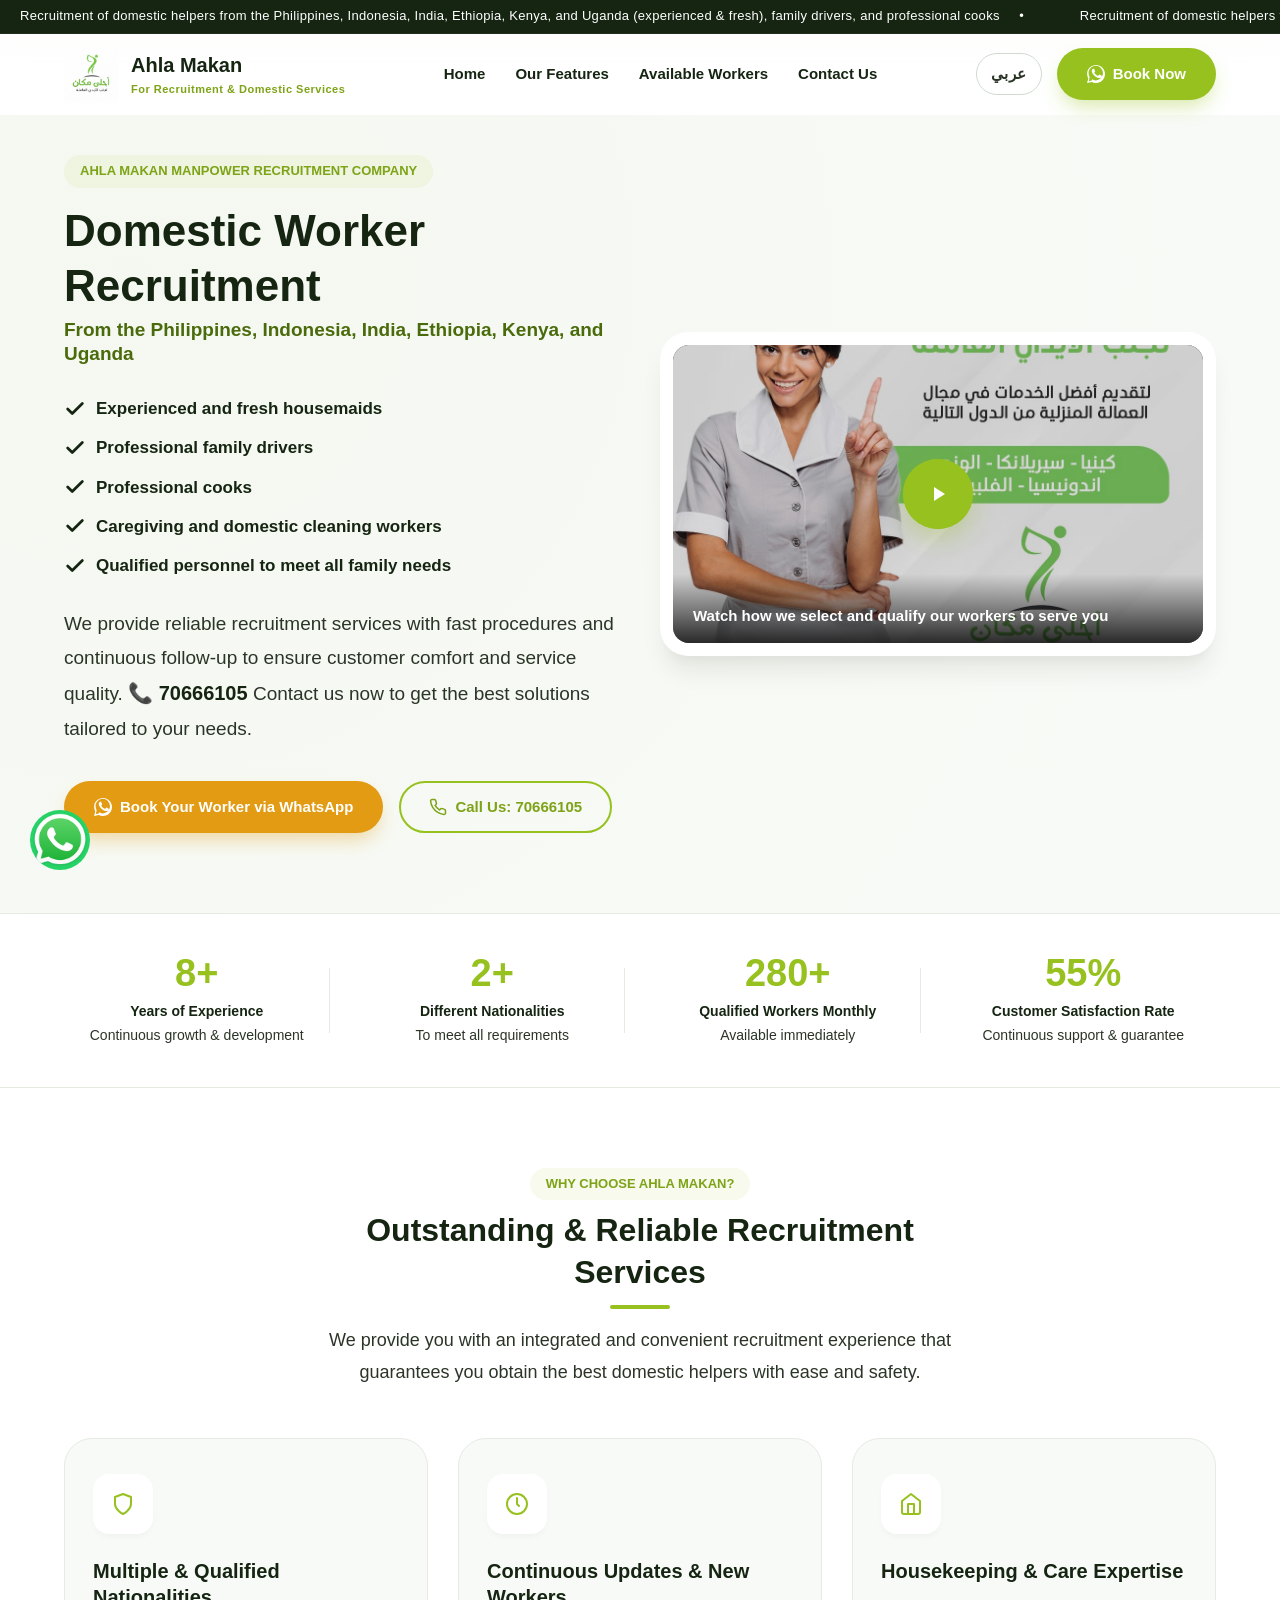
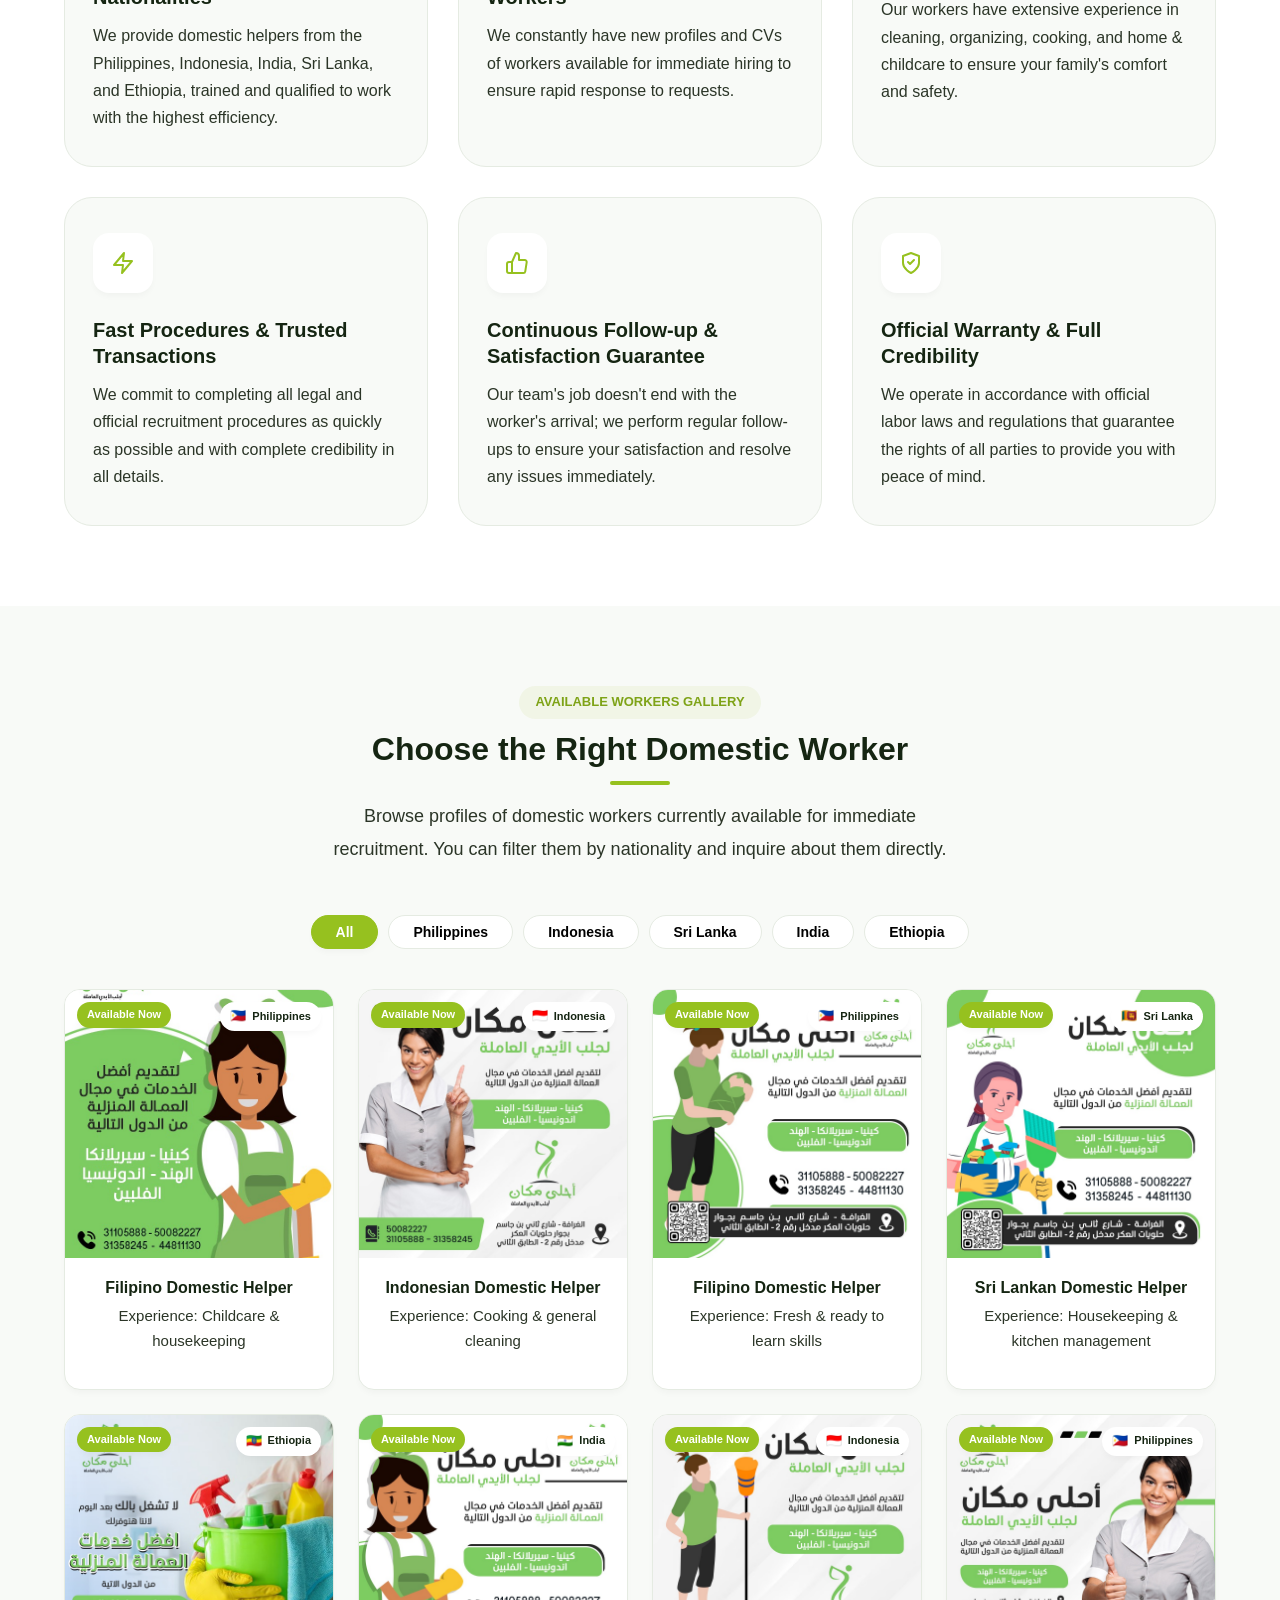
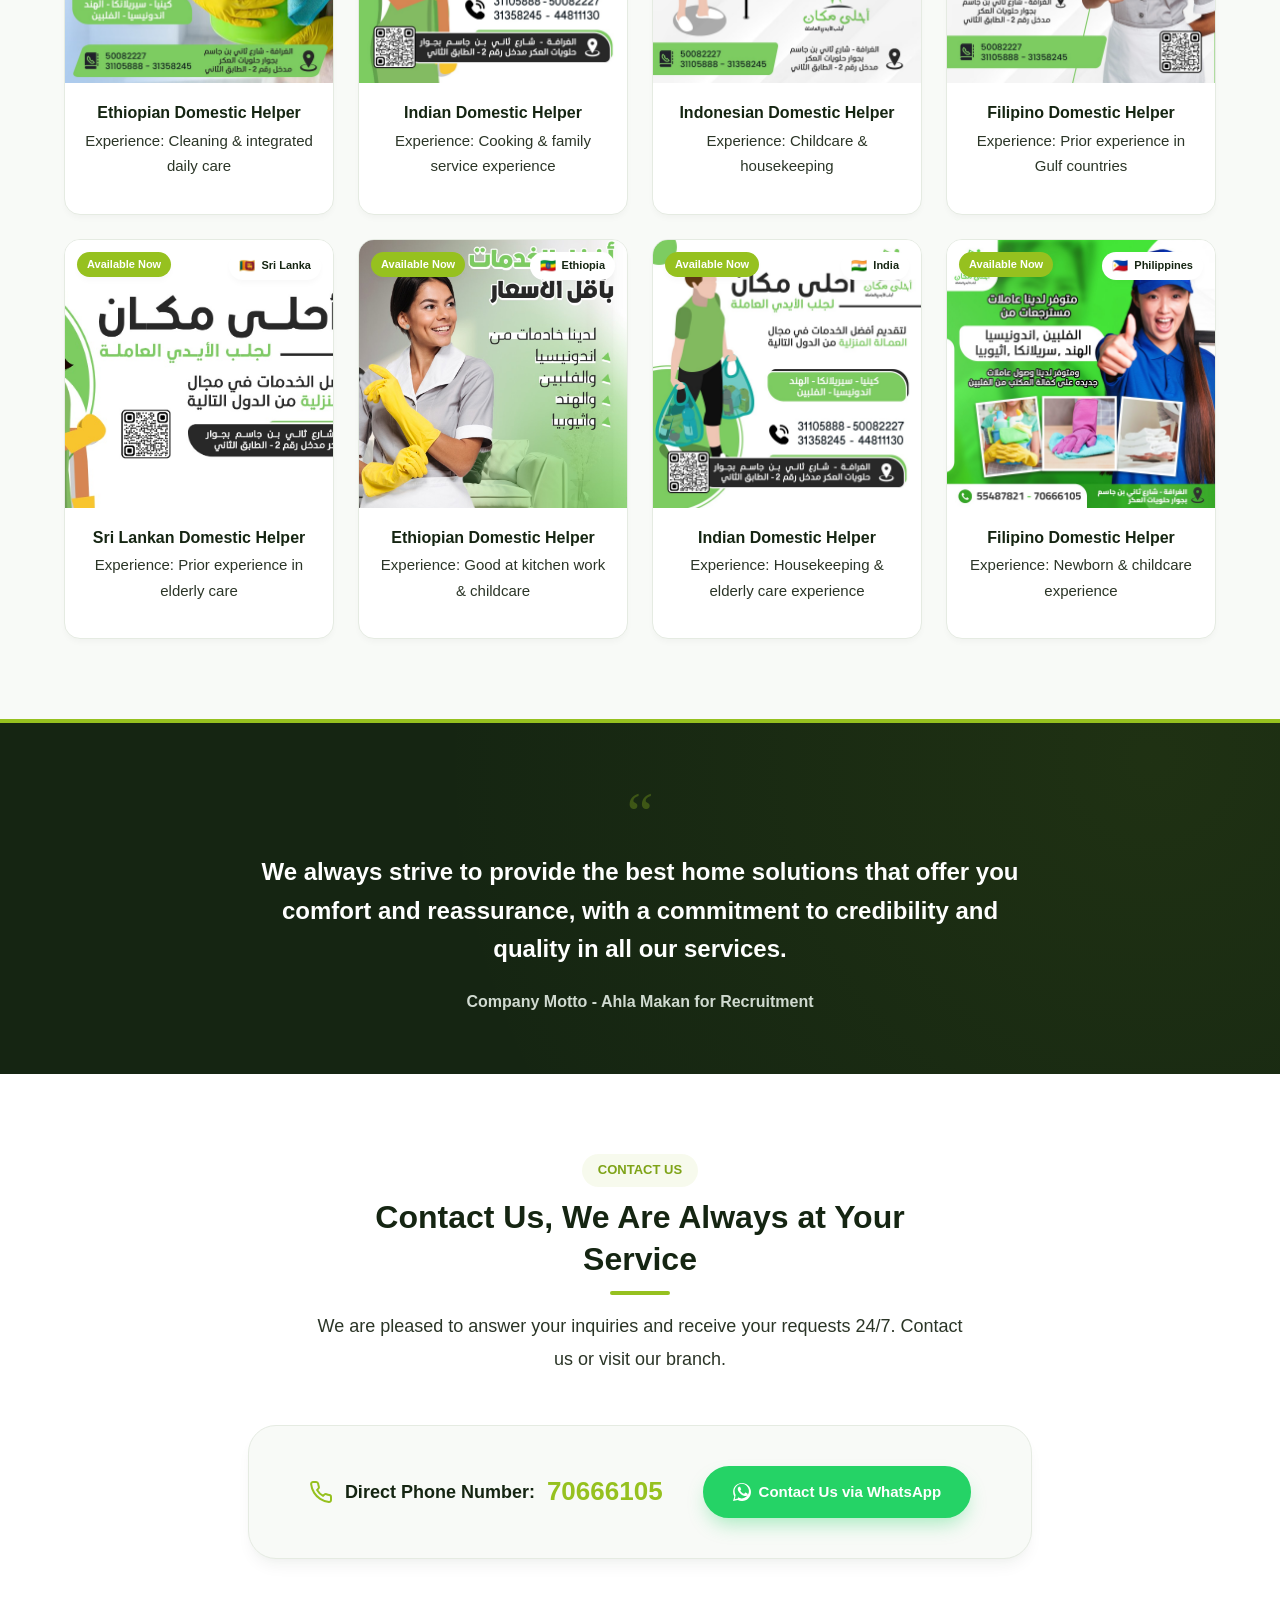
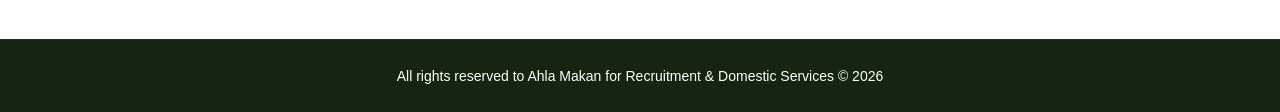
==== commit dae85992: "Optimize SEO metadata, titles, and descriptions, and add WhatsApp redirect link" ====
--- a/index.html
+++ b/index.html
@@ -3,7 +3,9 @@
 <head>
   <meta charset="utf-8">
   <meta name="viewport" content="width=device-width, initial-scale=1.0">
-  <title>Ahla Makan - أحلى مكان للاستقدام والخدمات المنزلية</title>
+  <title>مكتب احلى مكان للاستقدام والخدمات المنزلية | Ahla Makan Recruitment</title>
+  <meta name="description" content="مكتب احلى مكان (أحلى مكان) للاستقدام والخدمات المنزلية في قطر. Ahla Makan Manpower Recruitment & Domestic Services. اتصل بنا أو تواصل معنا عبر الواتساب على الرقم 70666105.">
+  <meta name="keywords" content="مكتب احلى مكان, احلى مكان, احلي مكان, أحلى مكان, أحلي مكان, Ahla Makan, manpower recruitment, domestic workers, 70666105">
   
   <!-- SEO & Favicon -->
   <link rel="icon" type="image/png" href="/LOGO.png">
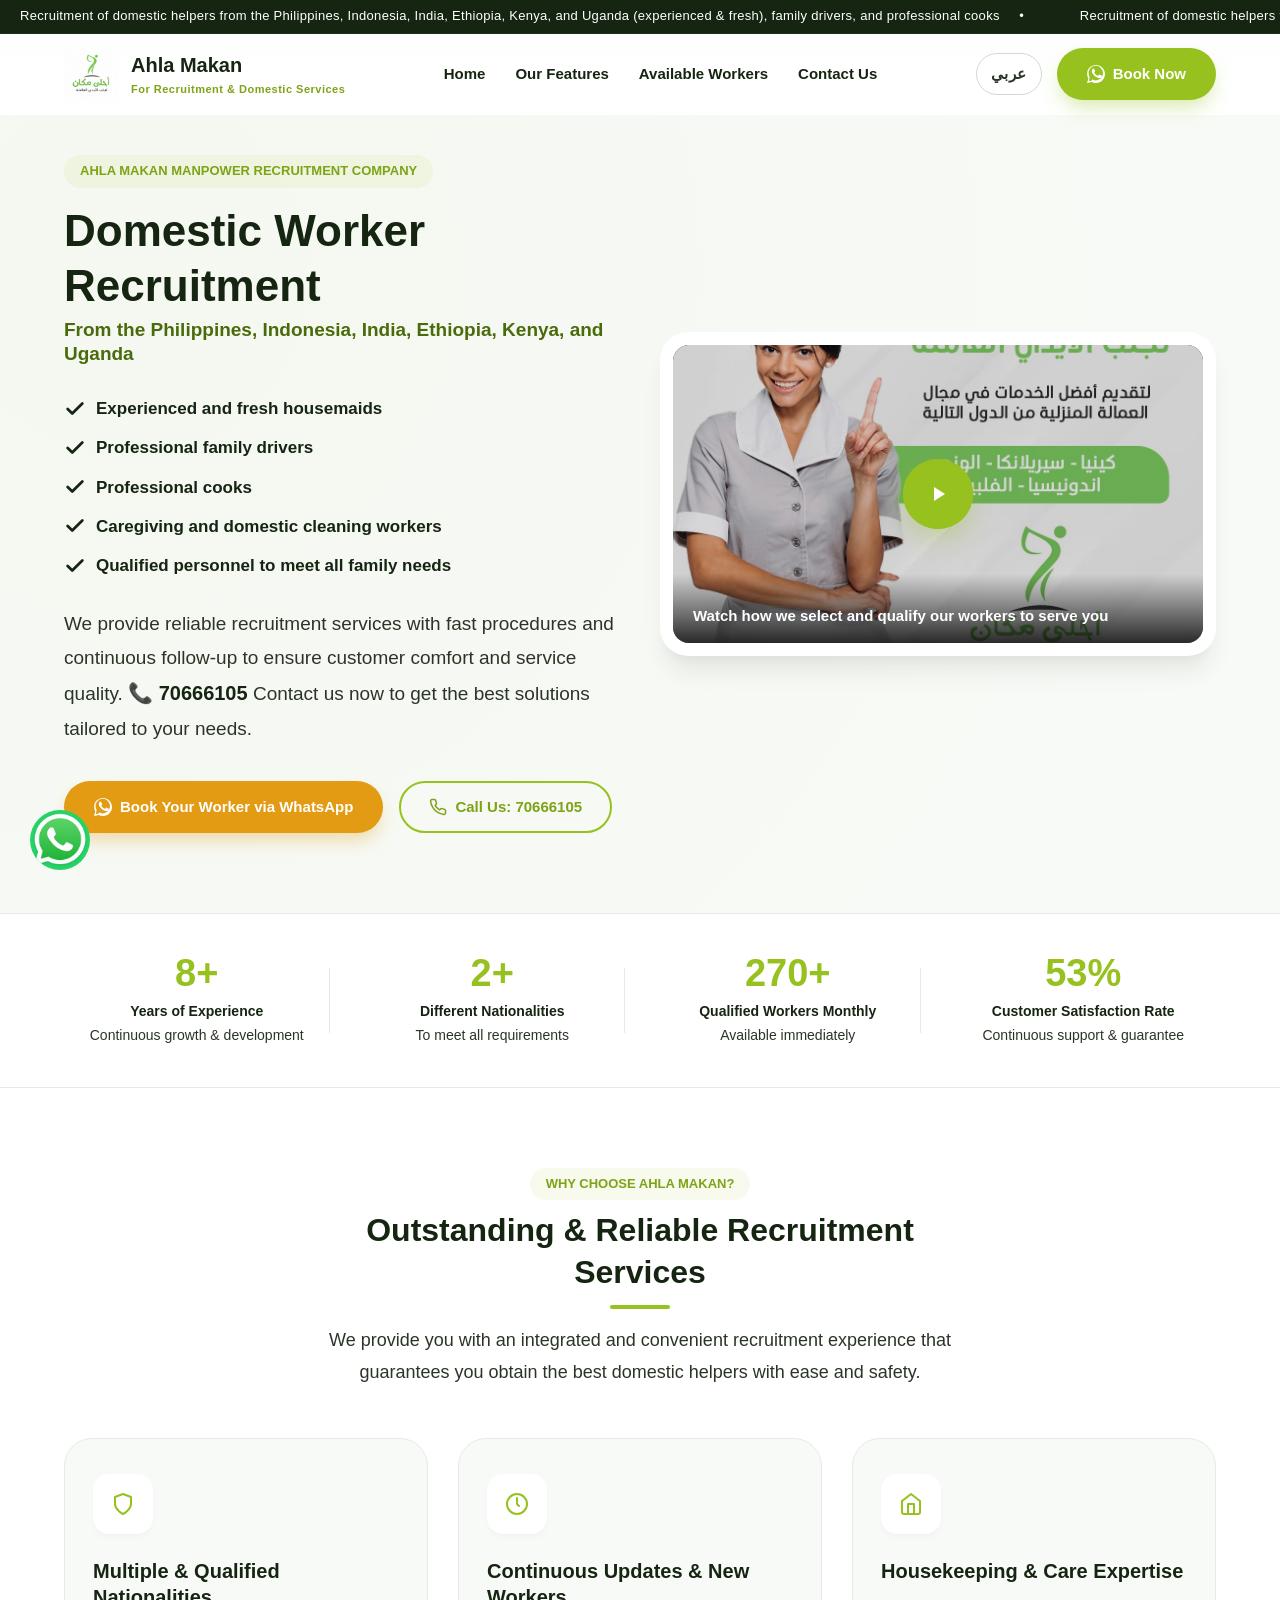
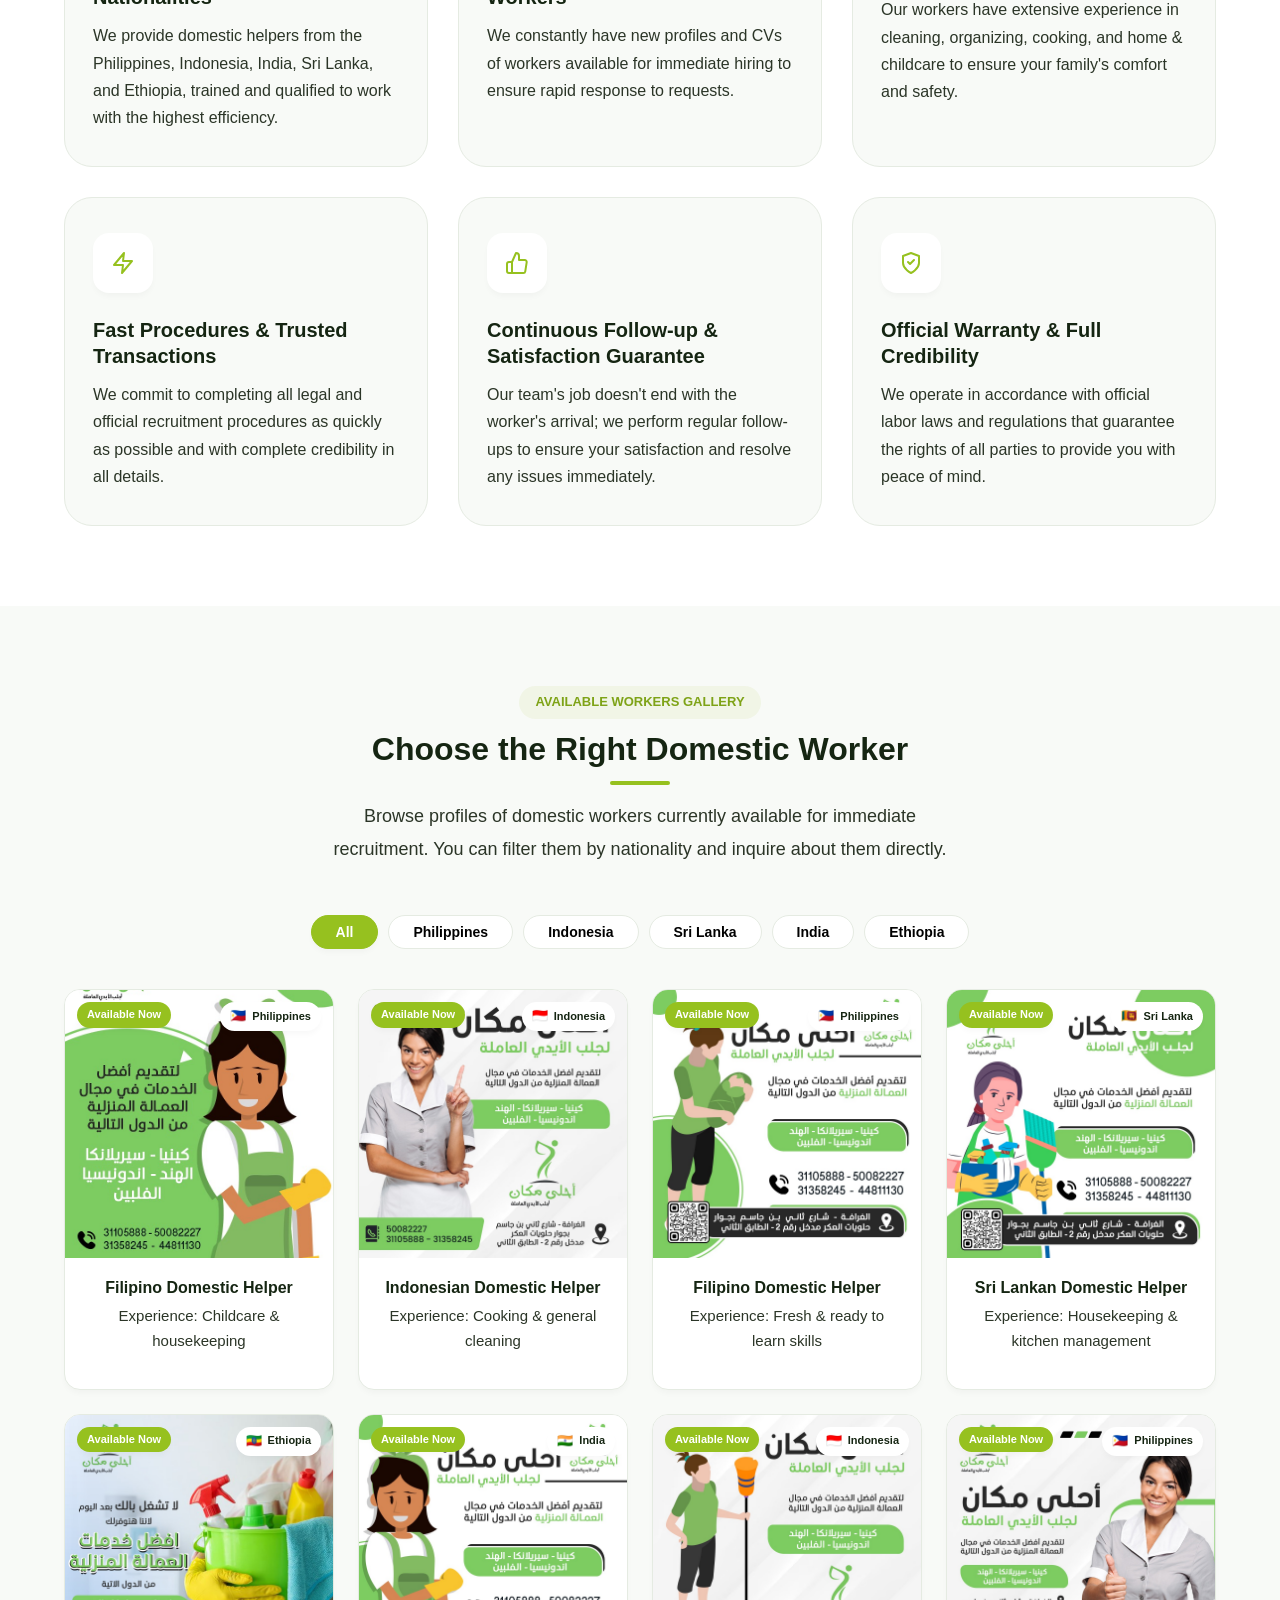
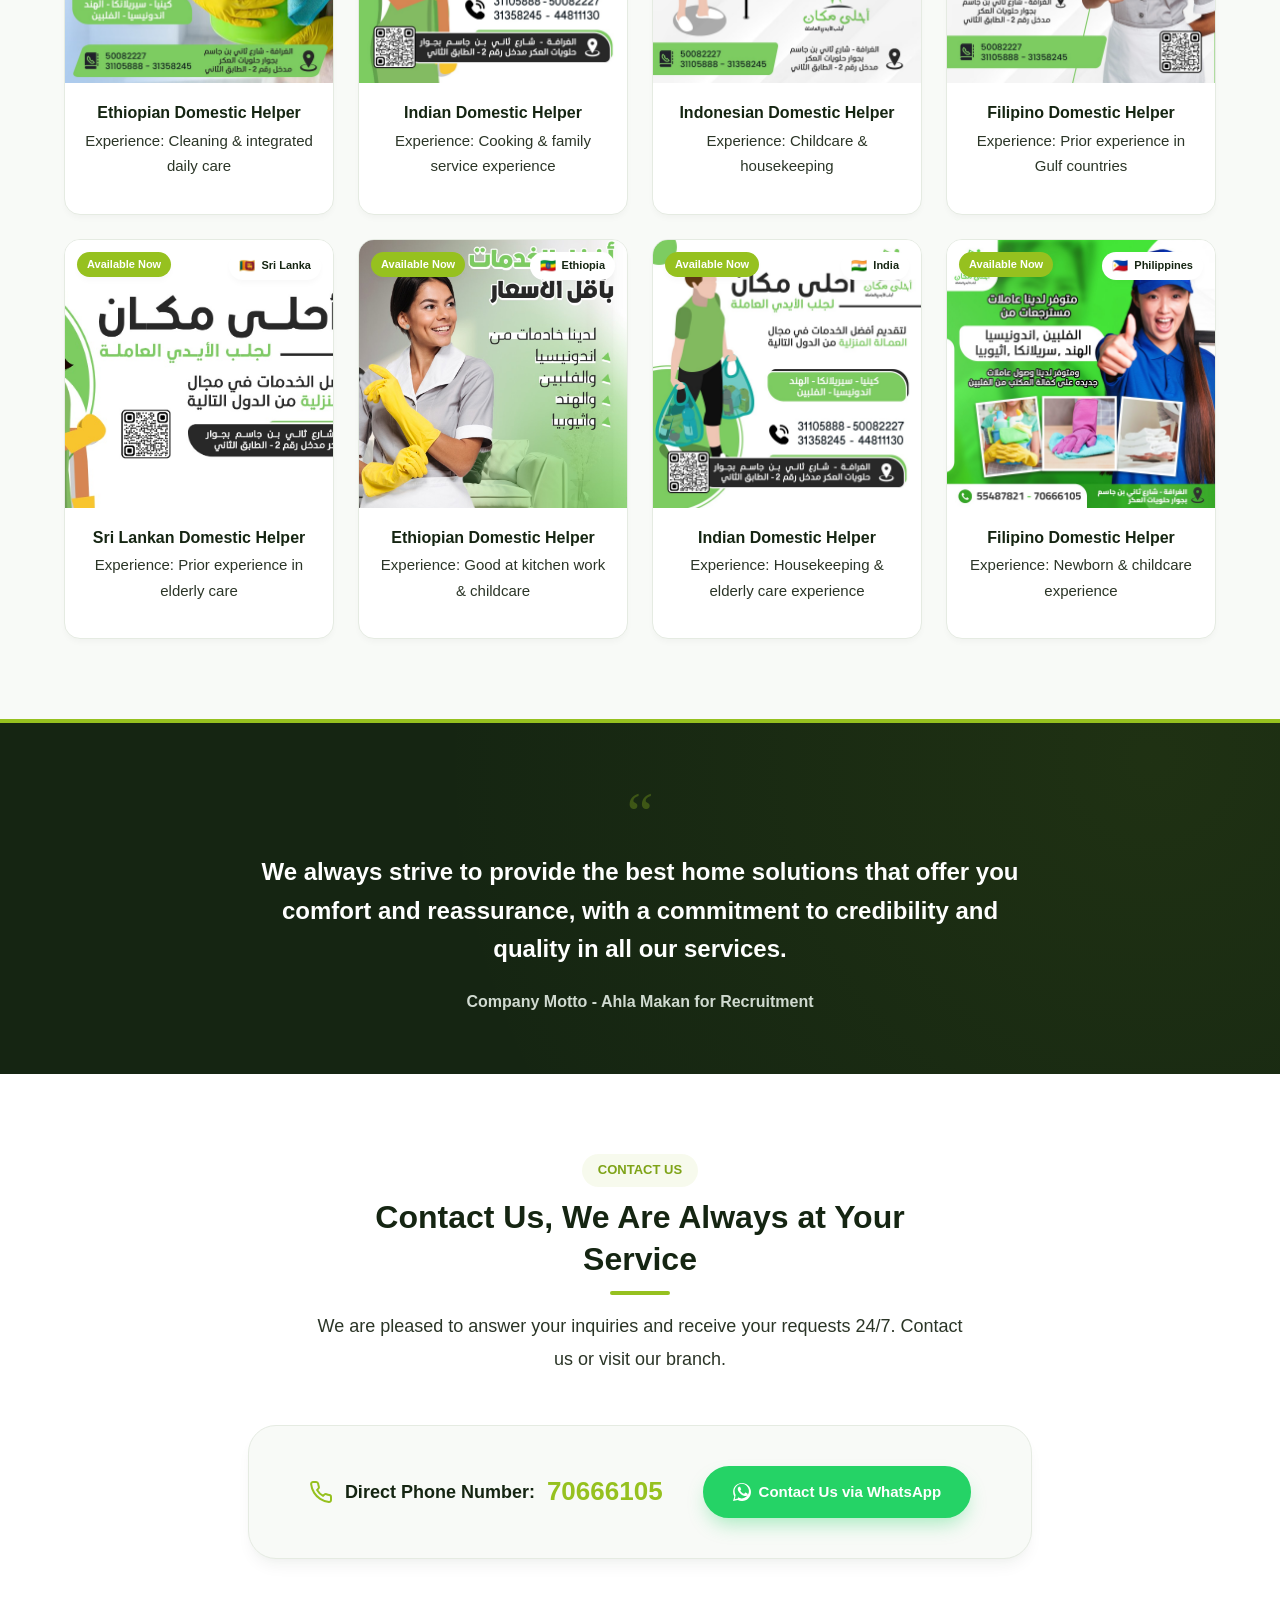
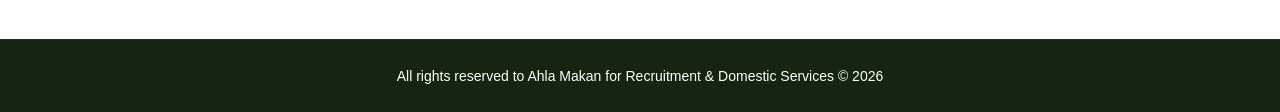
==== commit 88273e62: "Update SEO titles to use phone emoji 📞 instead of text vertical bar" ====
--- a/index.html
+++ b/index.html
@@ -3,7 +3,7 @@
 <head>
   <meta charset="utf-8">
   <meta name="viewport" content="width=device-width, initial-scale=1.0">
-  <title>مكتب احلى مكان للاستقدام والخدمات المنزلية | Ahla Makan Recruitment</title>
+  <title>مكتب احلى مكان للاستقدام والخدمات المنزلية 📞 70666105</title>
   <meta name="description" content="مكتب احلى مكان (أحلى مكان) للاستقدام والخدمات المنزلية في قطر. Ahla Makan Manpower Recruitment & Domestic Services. اتصل بنا أو تواصل معنا عبر الواتساب على الرقم 70666105.">
   <meta name="keywords" content="مكتب احلى مكان, احلى مكان, احلي مكان, أحلى مكان, أحلي مكان, Ahla Makan, manpower recruitment, domestic workers, 70666105">
   
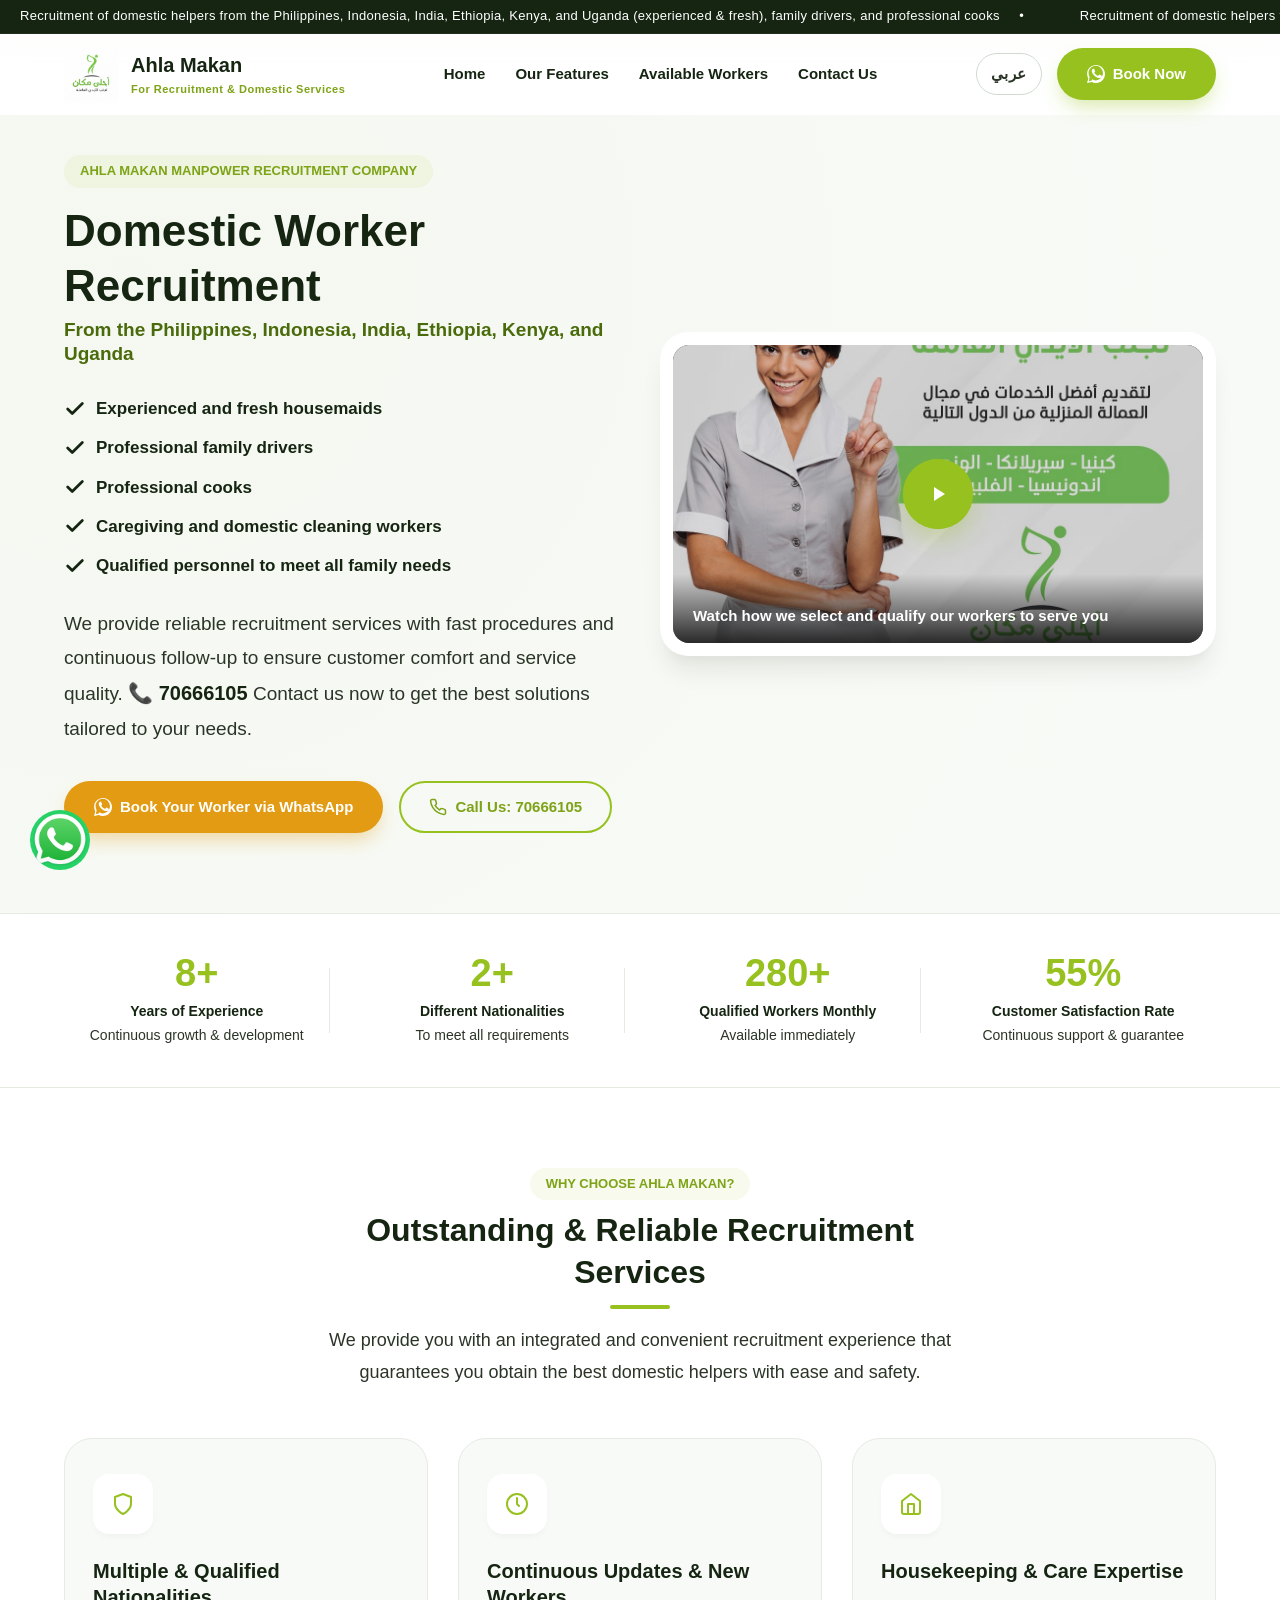
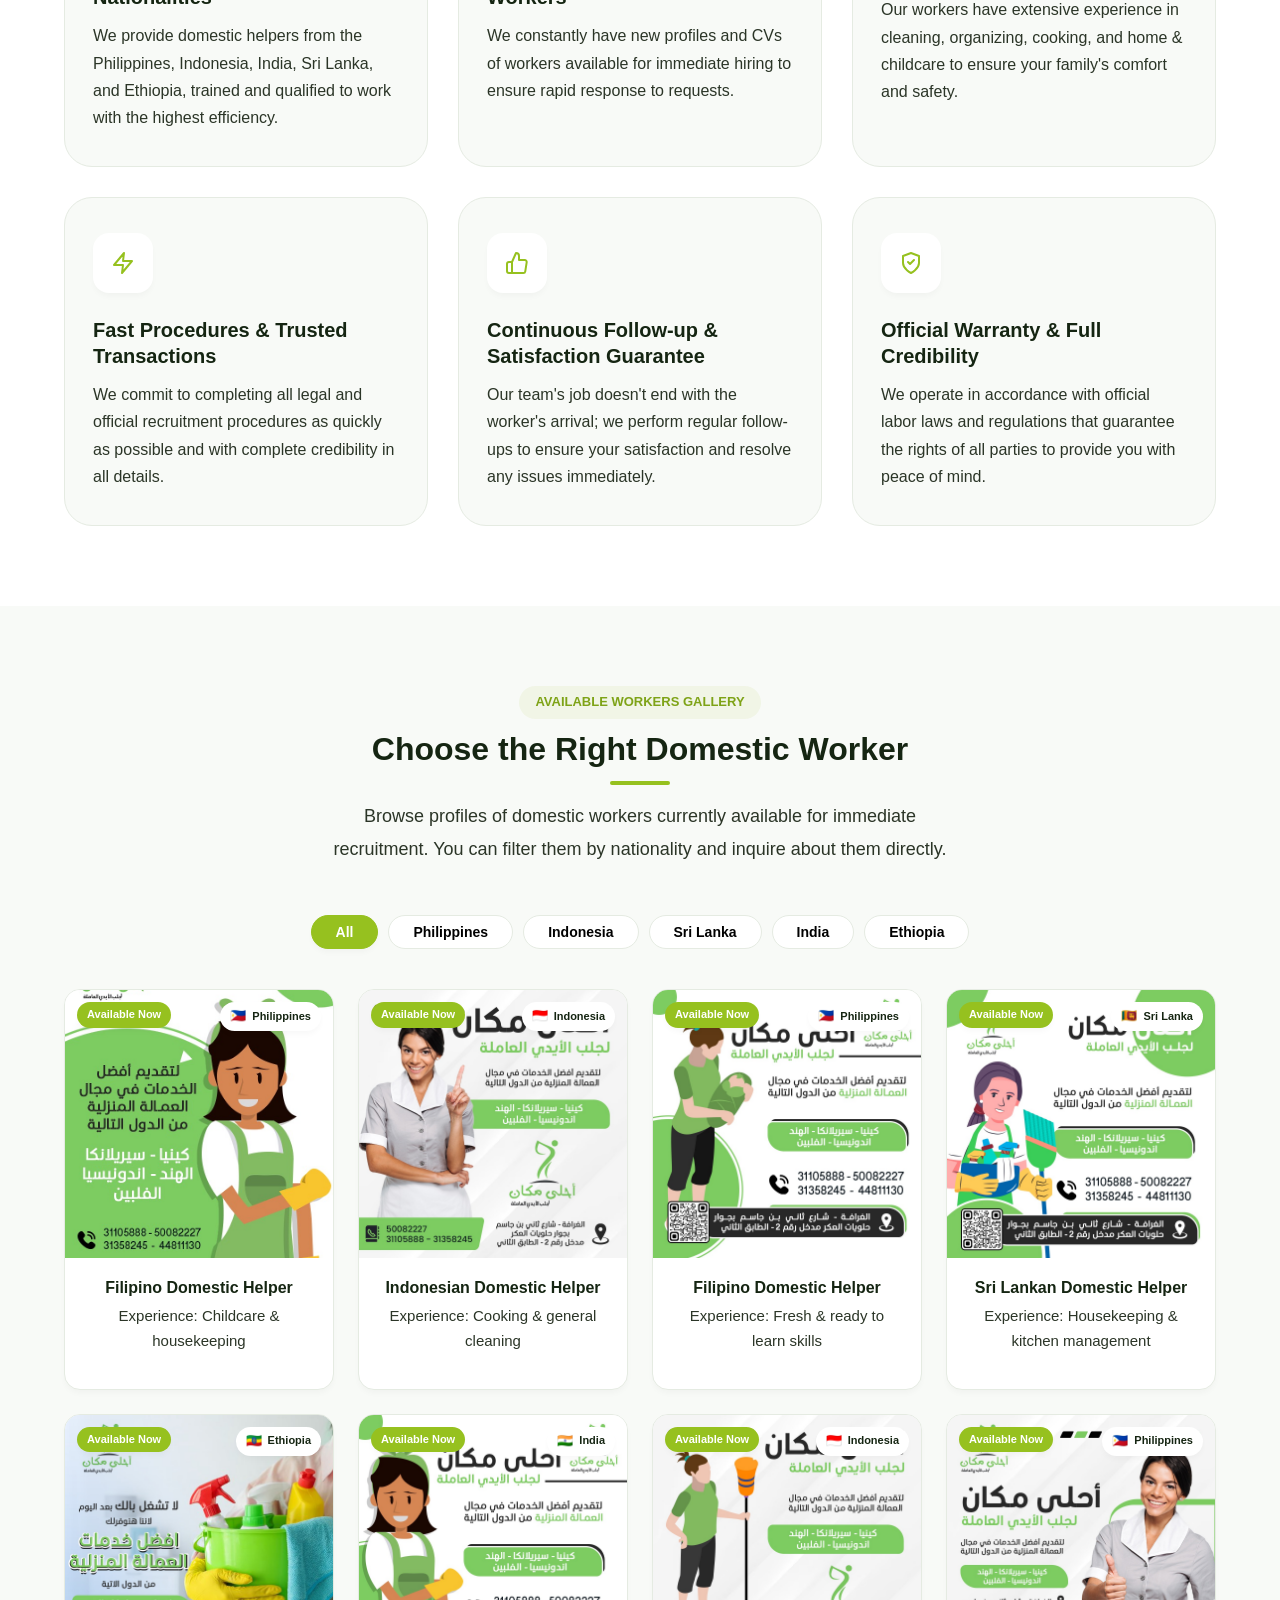
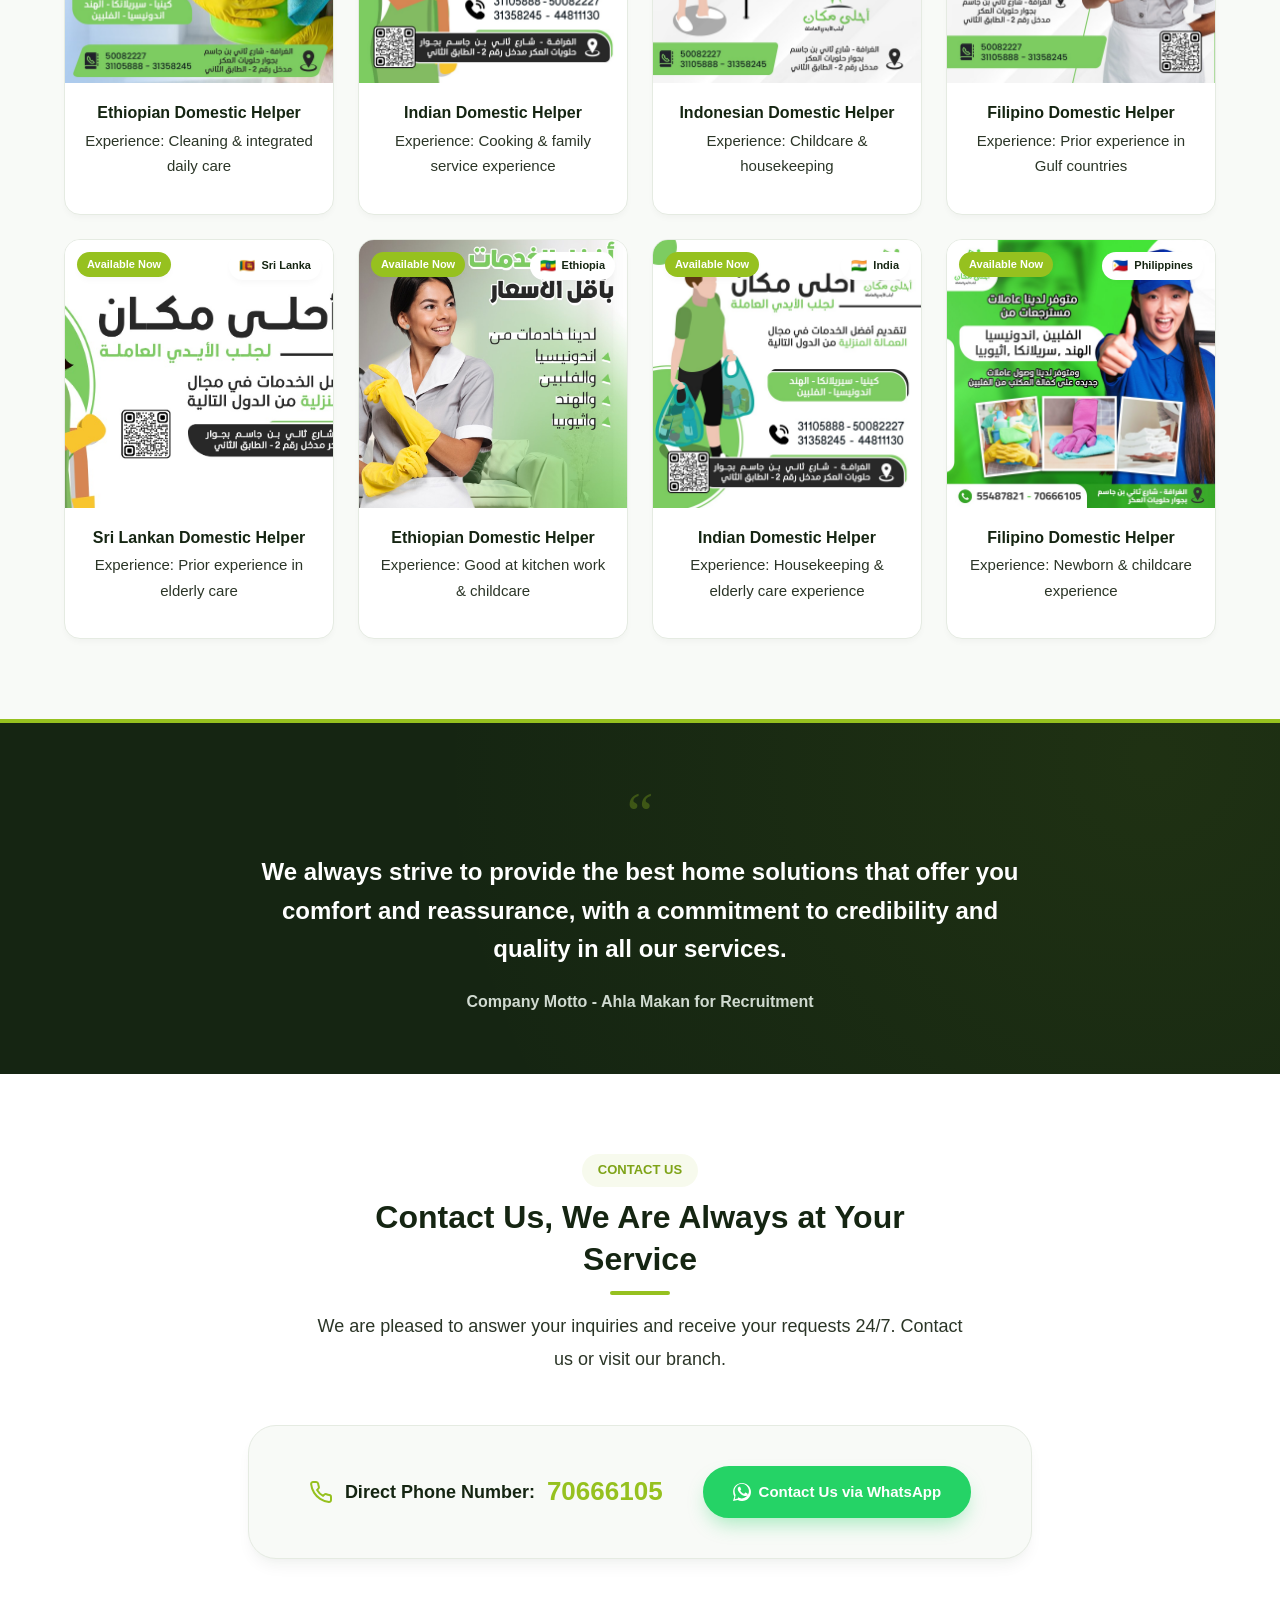
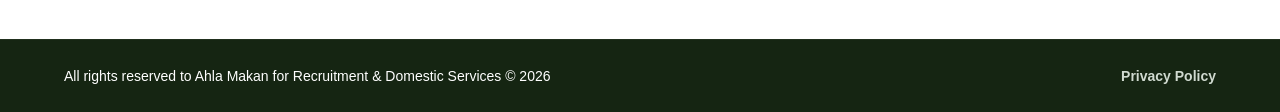
==== commit f5afe6e6: "Add Google Ads tracking tag, event triggers, and privacy policy pages" ====
--- a/index.html
+++ b/index.html
@@ -10,6 +10,16 @@
   <!-- SEO & Favicon -->
   <link rel="icon" type="image/png" href="/LOGO.png">
   
+  <!-- Google tag (gtag.js) -->
+  <script async src="https://www.googletagmanager.com/gtag/js?id=AW-GOOGLE_AD_ID"></script>
+  <script>
+    window.dataLayer = window.dataLayer || [];
+    function gtag(){dataLayer.push(arguments);}
+    gtag('js', new Date());
+
+    gtag('config', 'AW-GOOGLE_AD_ID');
+  </script>
+
   <!-- Immediate redirection -->
   <meta http-equiv="refresh" content="0; url=/ar">
   
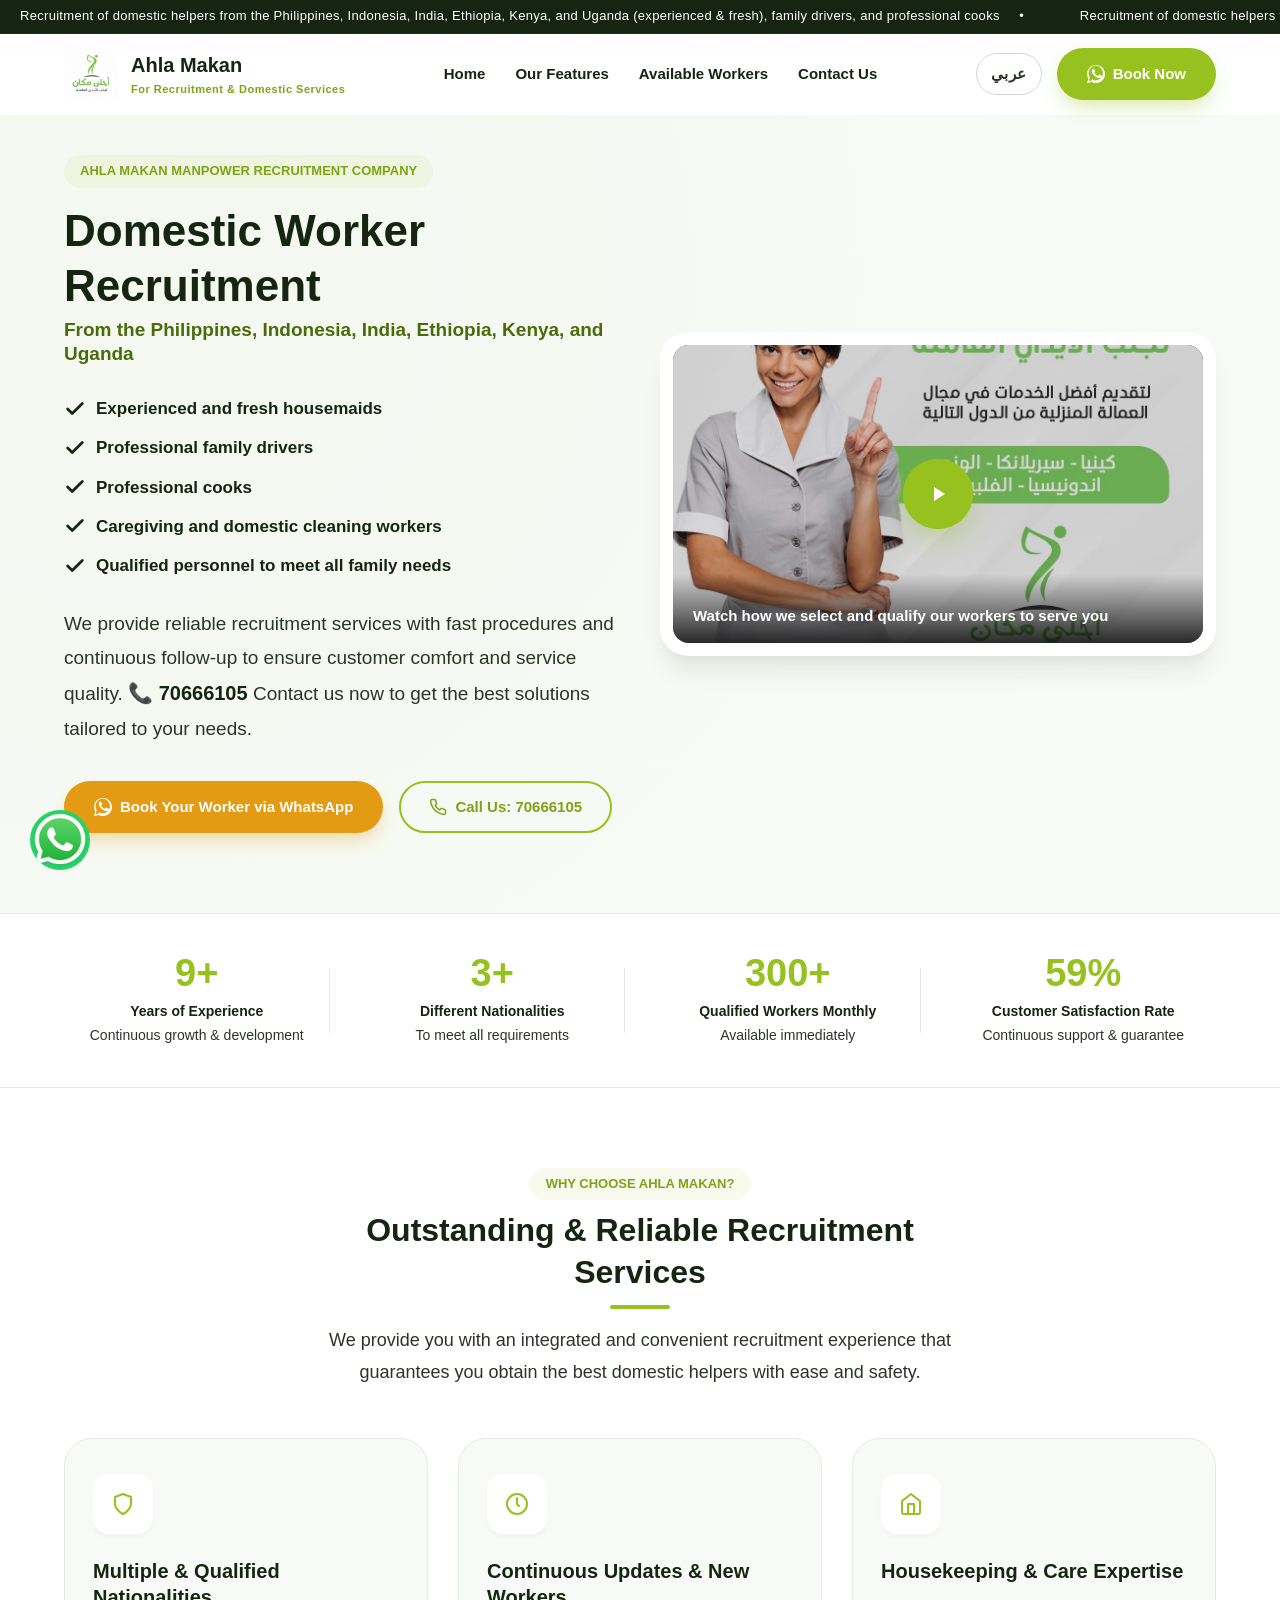
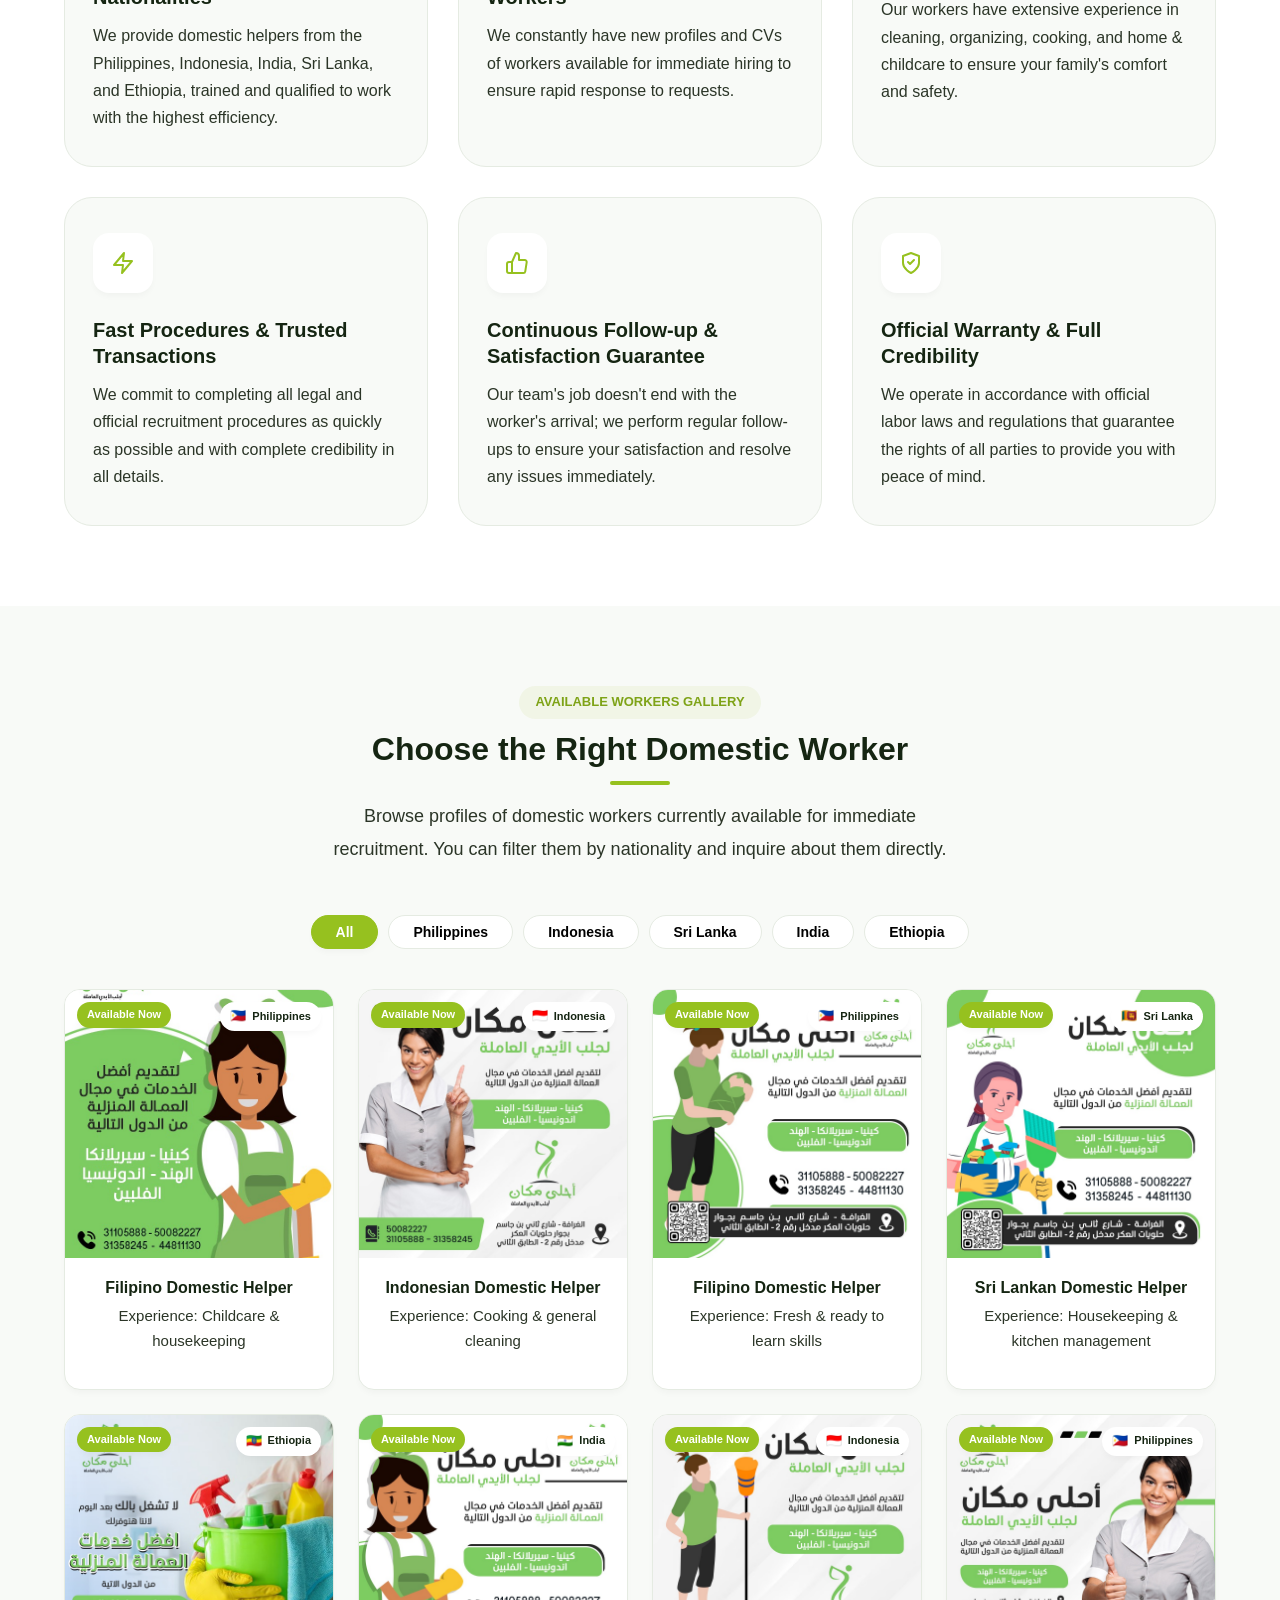
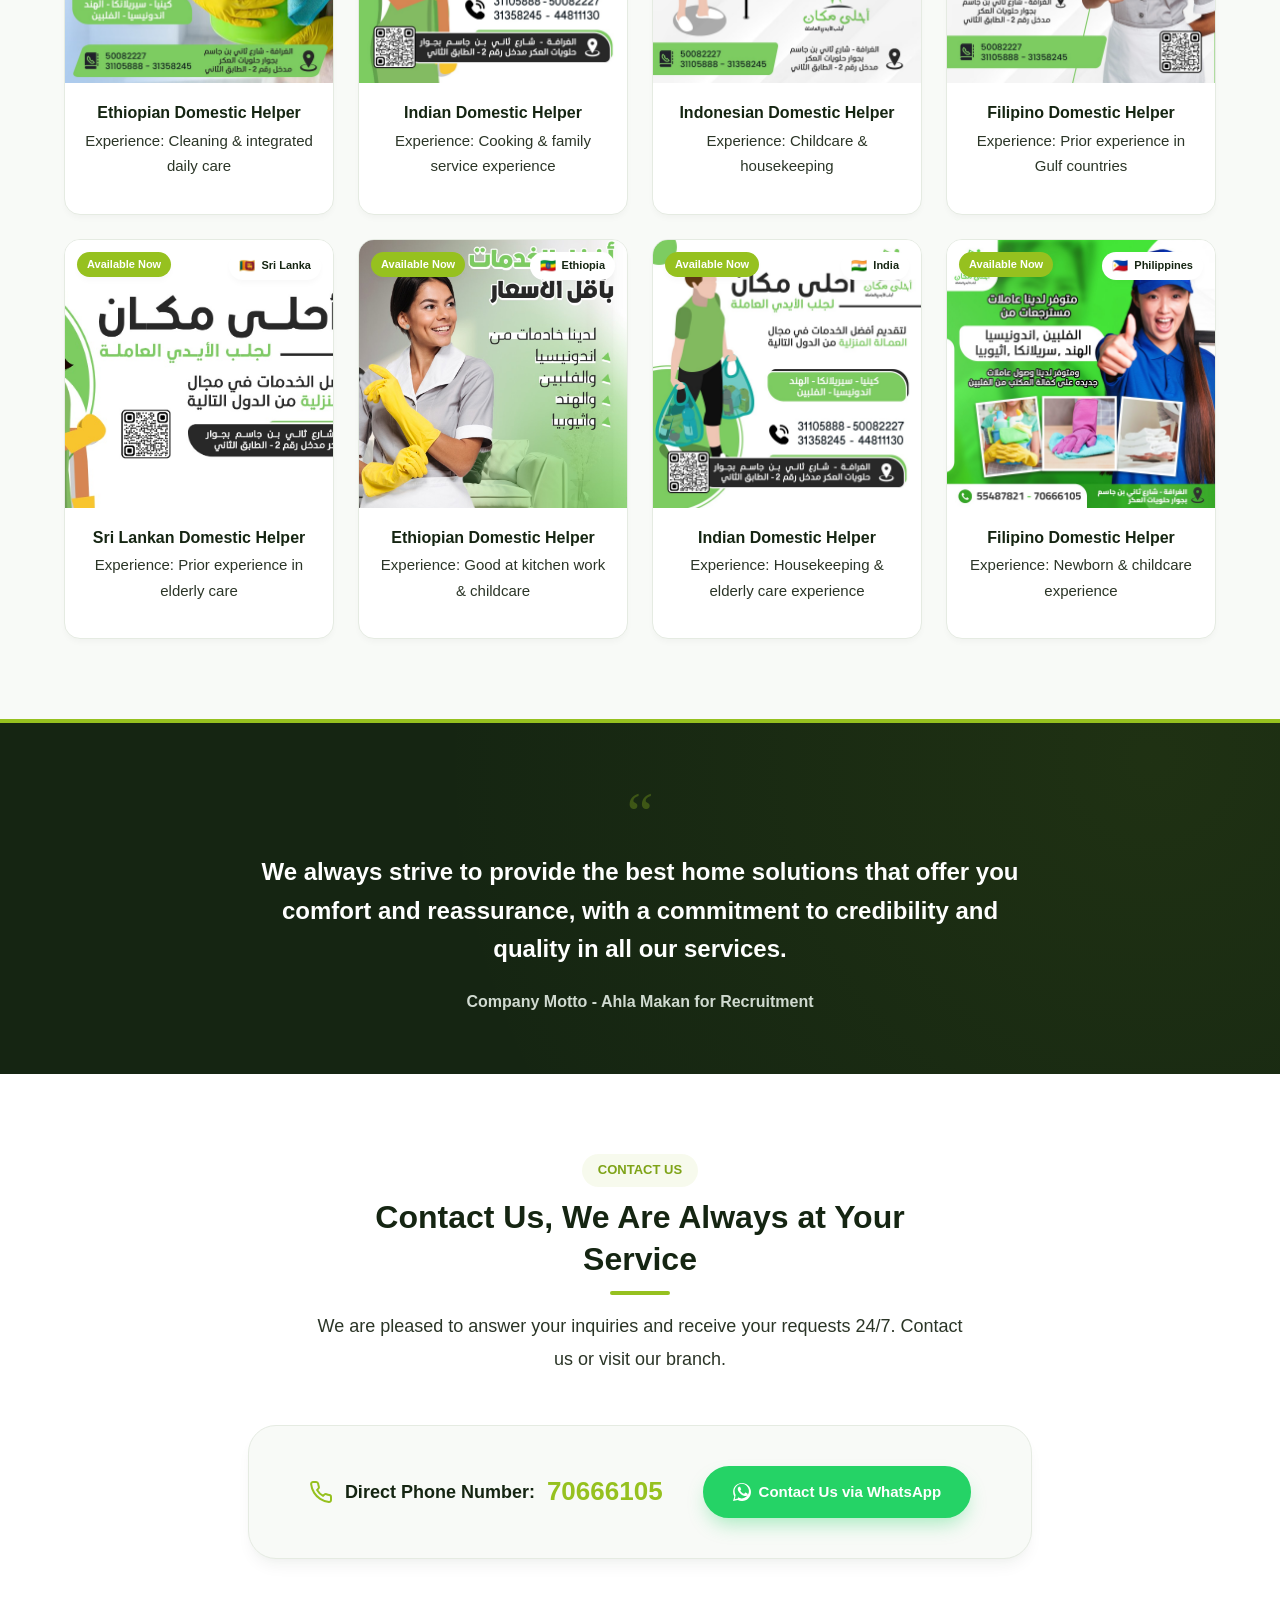
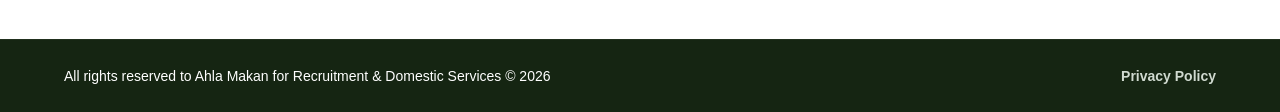
==== commit c47101a0: "feat: add Google Tag Manager (GTM-5B6H3M23) tracking scripts" ====
--- a/index.html
+++ b/index.html
@@ -10,15 +10,13 @@
   <!-- SEO & Favicon -->
   <link rel="icon" type="image/png" href="/LOGO.png">
   
-  <!-- Google tag (gtag.js) -->
-  <script async src="https://www.googletagmanager.com/gtag/js?id=AW-GOOGLE_AD_ID"></script>
-  <script>
-    window.dataLayer = window.dataLayer || [];
-    function gtag(){dataLayer.push(arguments);}
-    gtag('js', new Date());
-
-    gtag('config', 'AW-GOOGLE_AD_ID');
-  </script>
+  <!-- Google Tag Manager -->
+  <script>(function(w,d,s,l,i){w[l]=w[l]||[];w[l].push({'gtm.start':
+  new Date().getTime(),event:'gtm.js'});var f=d.getElementsByTagName(s)[0],
+  j=d.createElement(s),dl=l!='dataLayer'?'&l='+l:'';j.async=true;j.src=
+  'https://www.googletagmanager.com/gtm.js?id='+i+dl;f.parentNode.insertBefore(j,f);
+  })(window,document,'script','dataLayer','GTM-5B6H3M23');</script>
+  <!-- End Google Tag Manager -->
 
   <!-- Immediate redirection -->
   <meta http-equiv="refresh" content="0; url=/ar">
@@ -38,6 +36,11 @@
   </script>
 </head>
 <body>
+  <!-- Google Tag Manager (noscript) -->
+  <noscript><iframe src="https://www.googletagmanager.com/ns.html?id=GTM-5B6H3M23"
+  height="0" width="0" style="display:none;visibility:hidden"></iframe></noscript>
+  <!-- End Google Tag Manager (noscript) -->
+
   <p style="font-family: sans-serif; text-align: center; margin-top: 50px; color: #666;">
     Redirecting to /ar... / جاري تحويلك إلى أحلى مكان للاستقدام...
   </p>
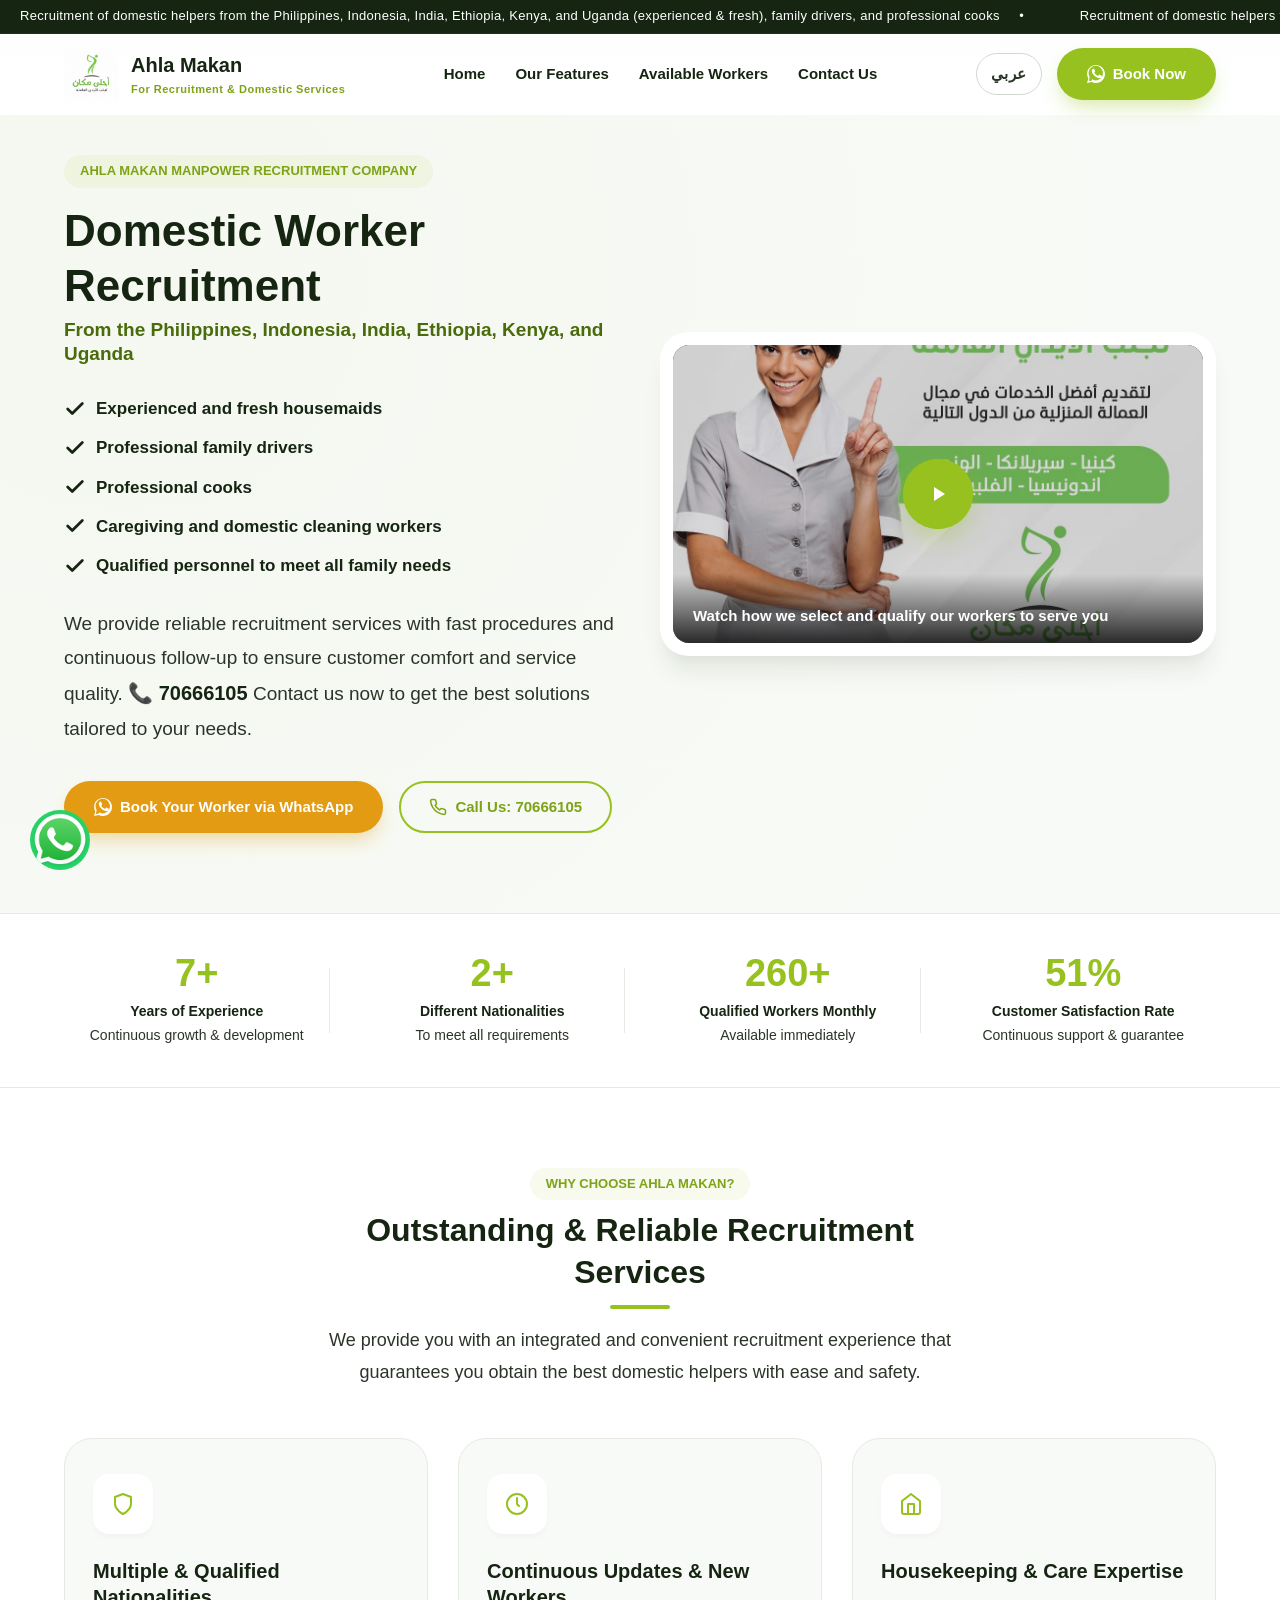
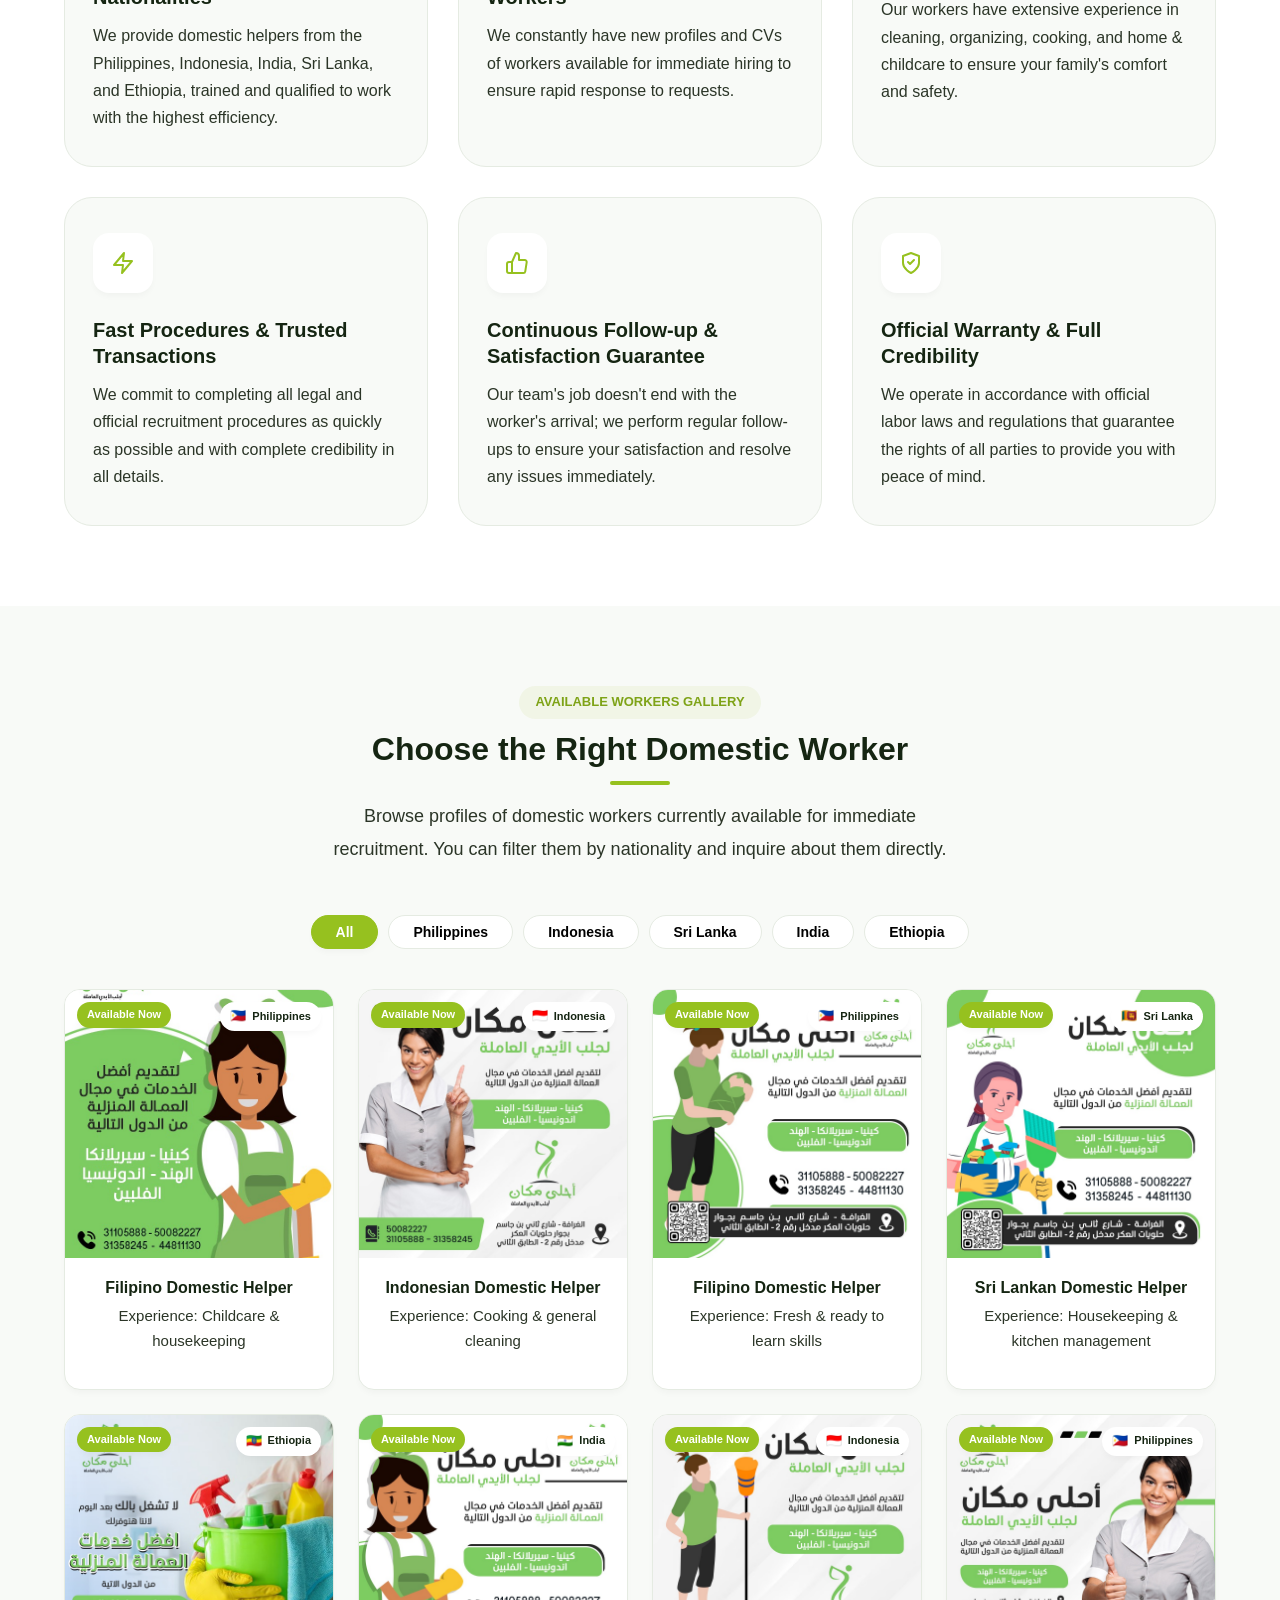
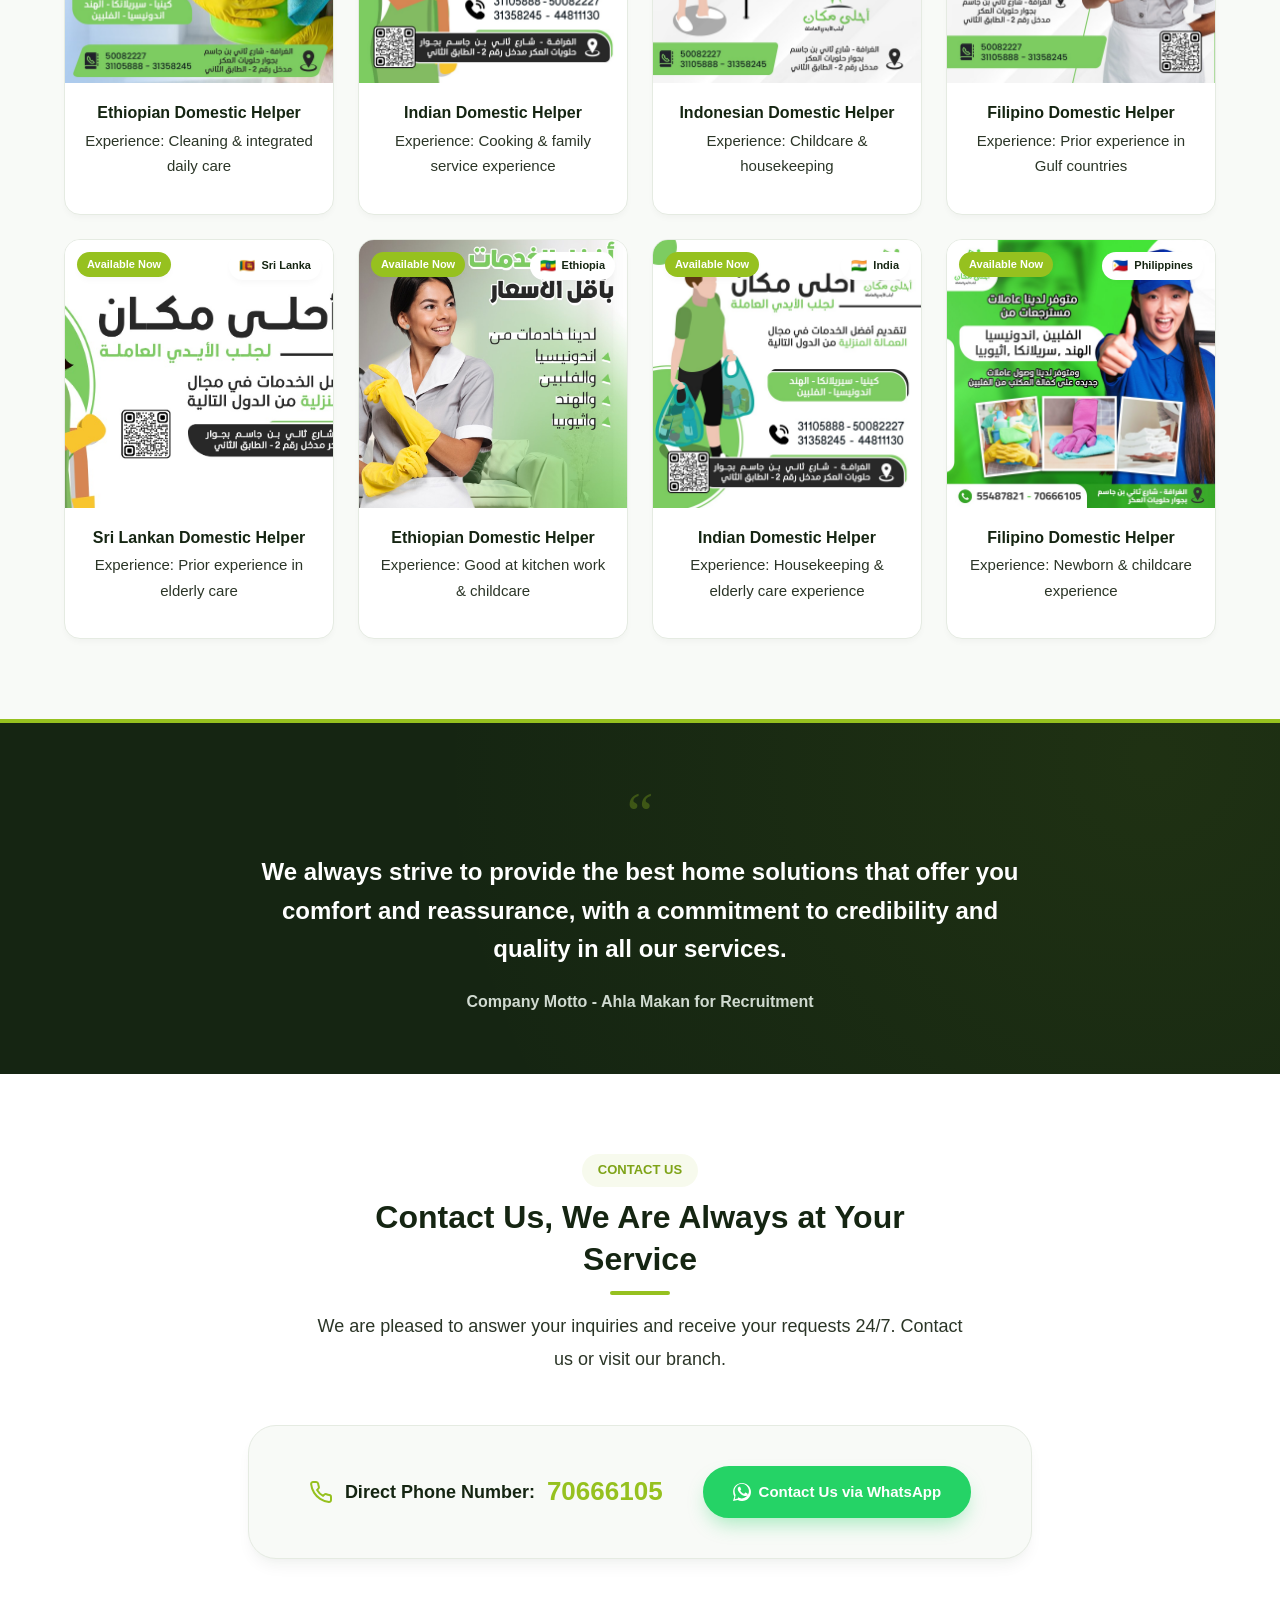
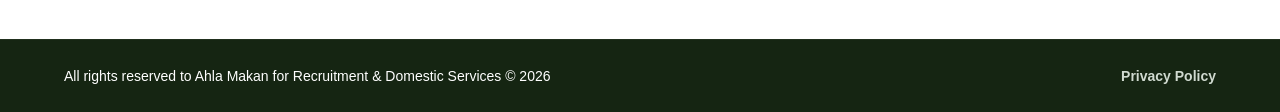
==== commit a2fe5a57: "feat: add Google tag (gtag.js) for conversion tracking and update CSP" ====
--- a/index.html
+++ b/index.html
@@ -10,6 +10,16 @@
   <!-- SEO & Favicon -->
   <link rel="icon" type="image/png" href="/LOGO.png">
   
+  <!-- Google tag (gtag.js) -->
+  <script async src="https://www.googletagmanager.com/gtag/js?id=AW-18229637160"></script>
+  <script>
+    window.dataLayer = window.dataLayer || [];
+    function gtag(){dataLayer.push(arguments);}
+    gtag('js', new Date());
+
+    gtag('config', 'AW-18229637160');
+  </script>
+
   <!-- Google Tag Manager -->
   <script>(function(w,d,s,l,i){w[l]=w[l]||[];w[l].push({'gtm.start':
   new Date().getTime(),event:'gtm.js'});var f=d.getElementsByTagName(s)[0],
